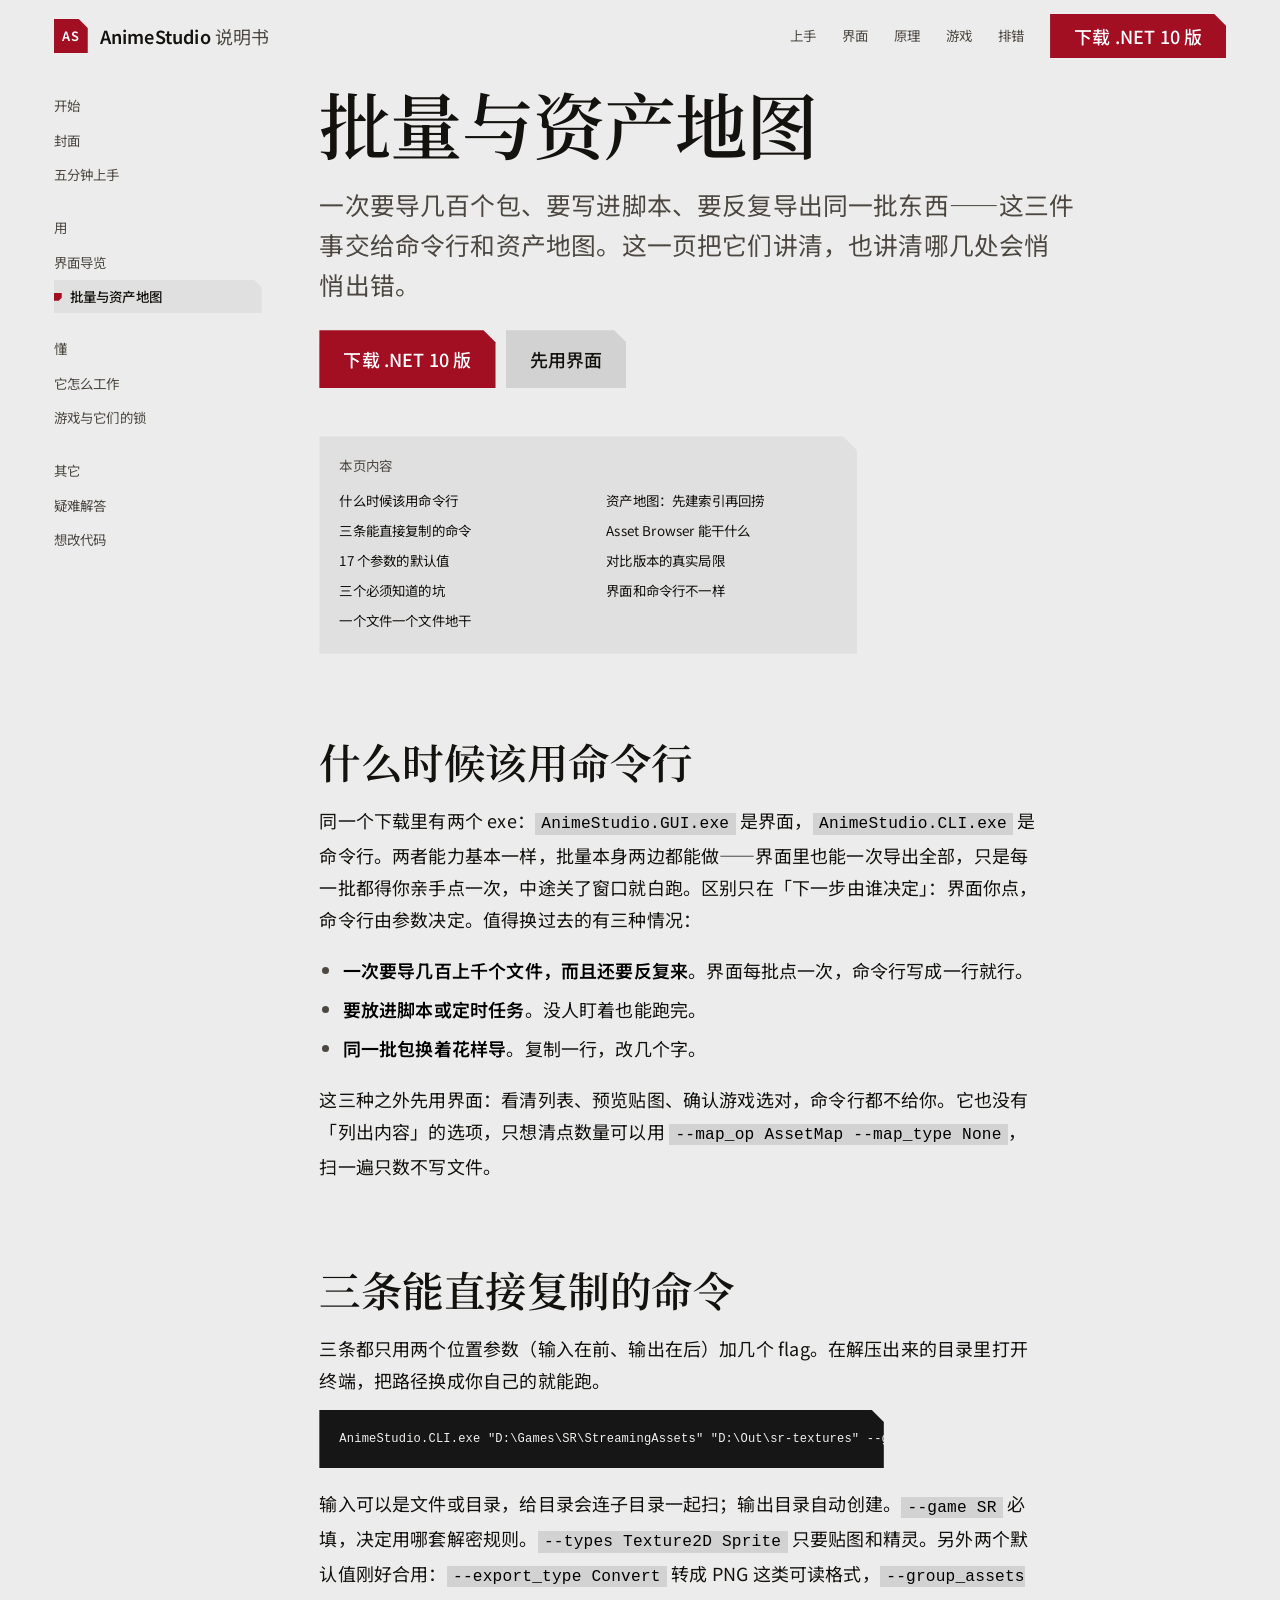
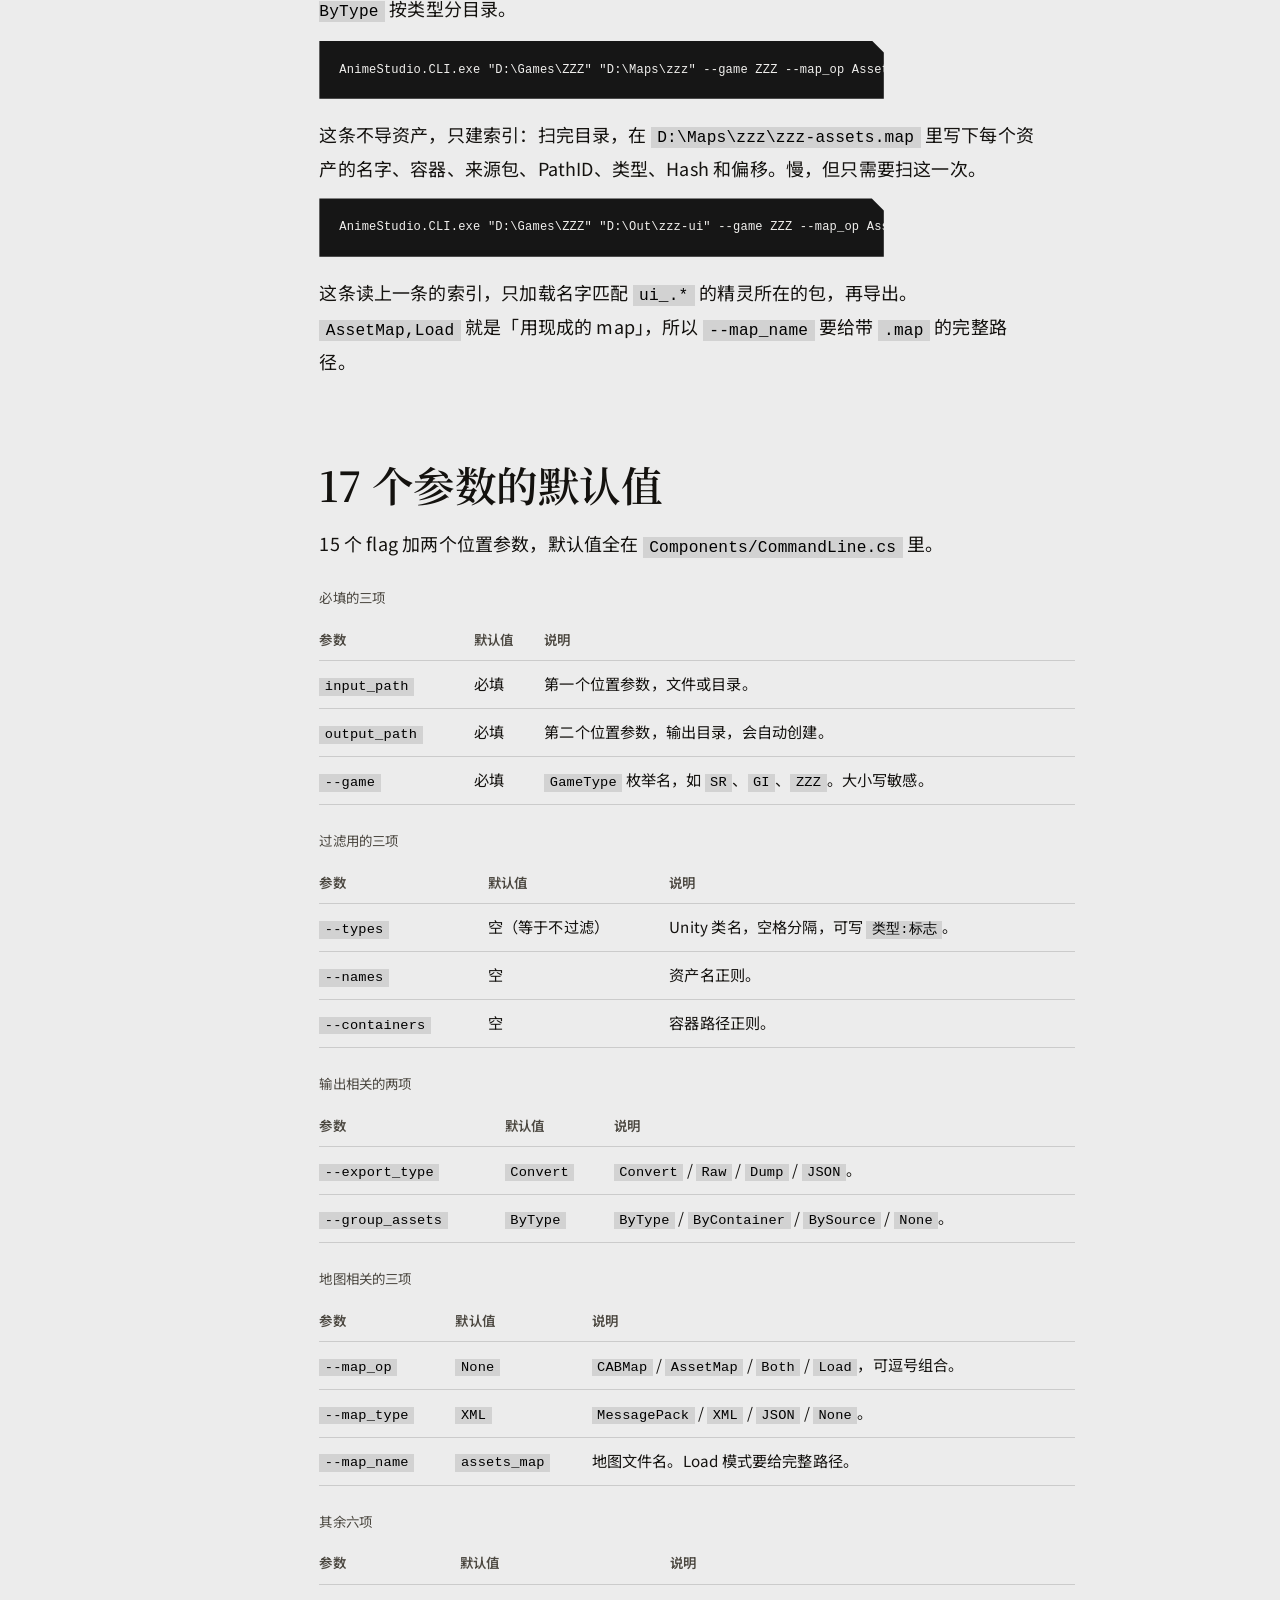
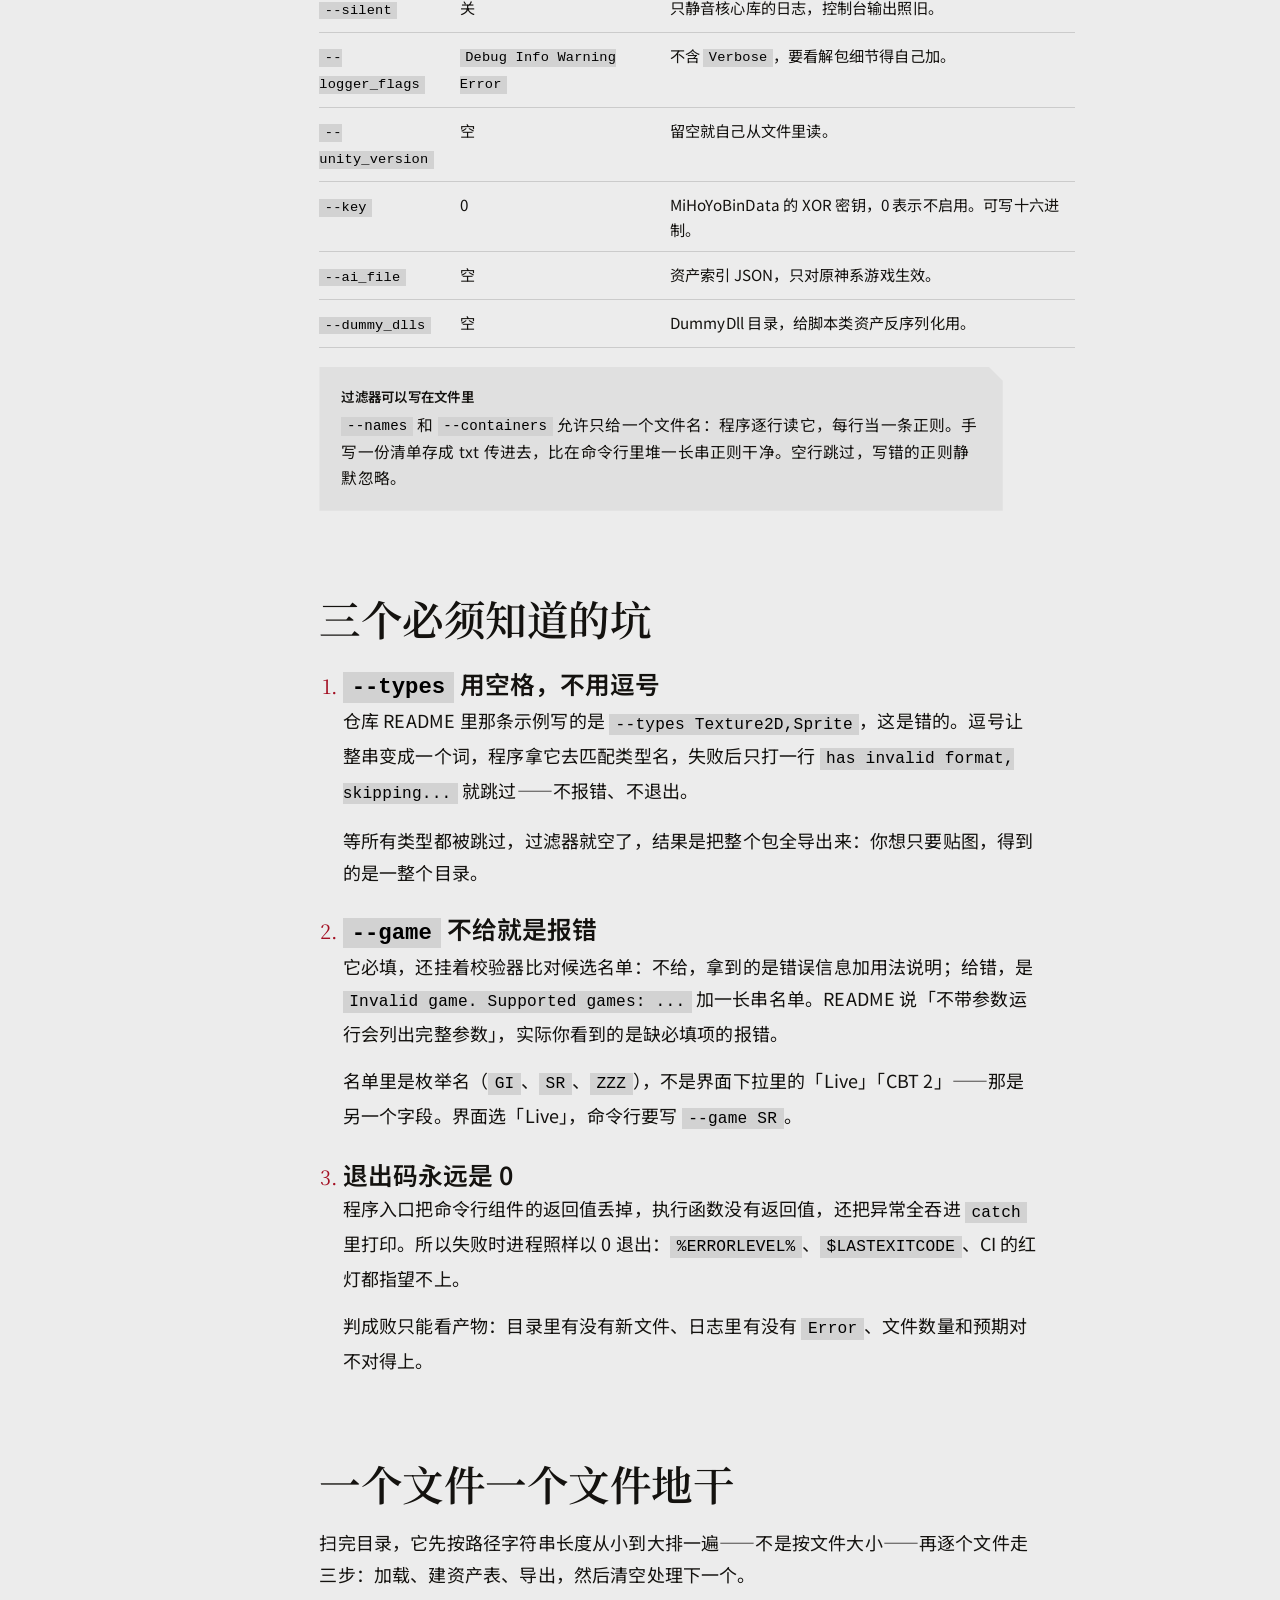
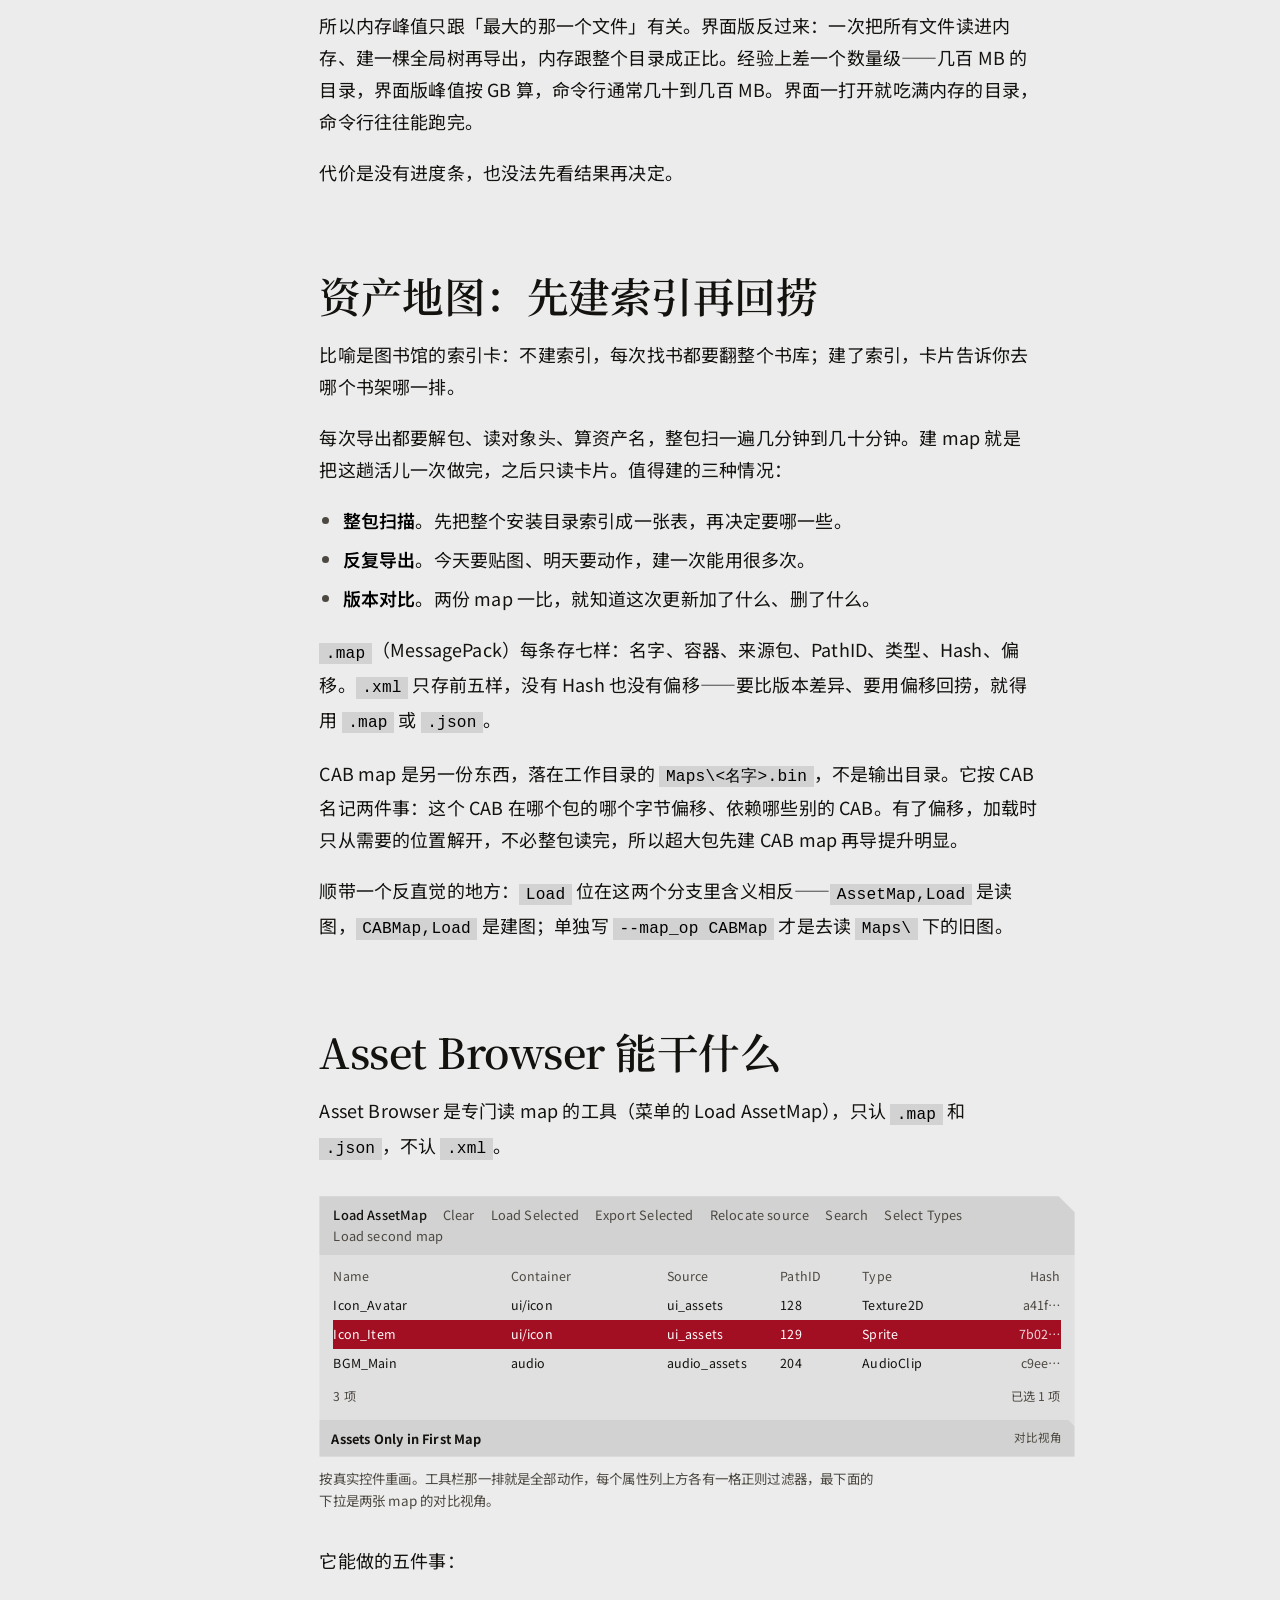
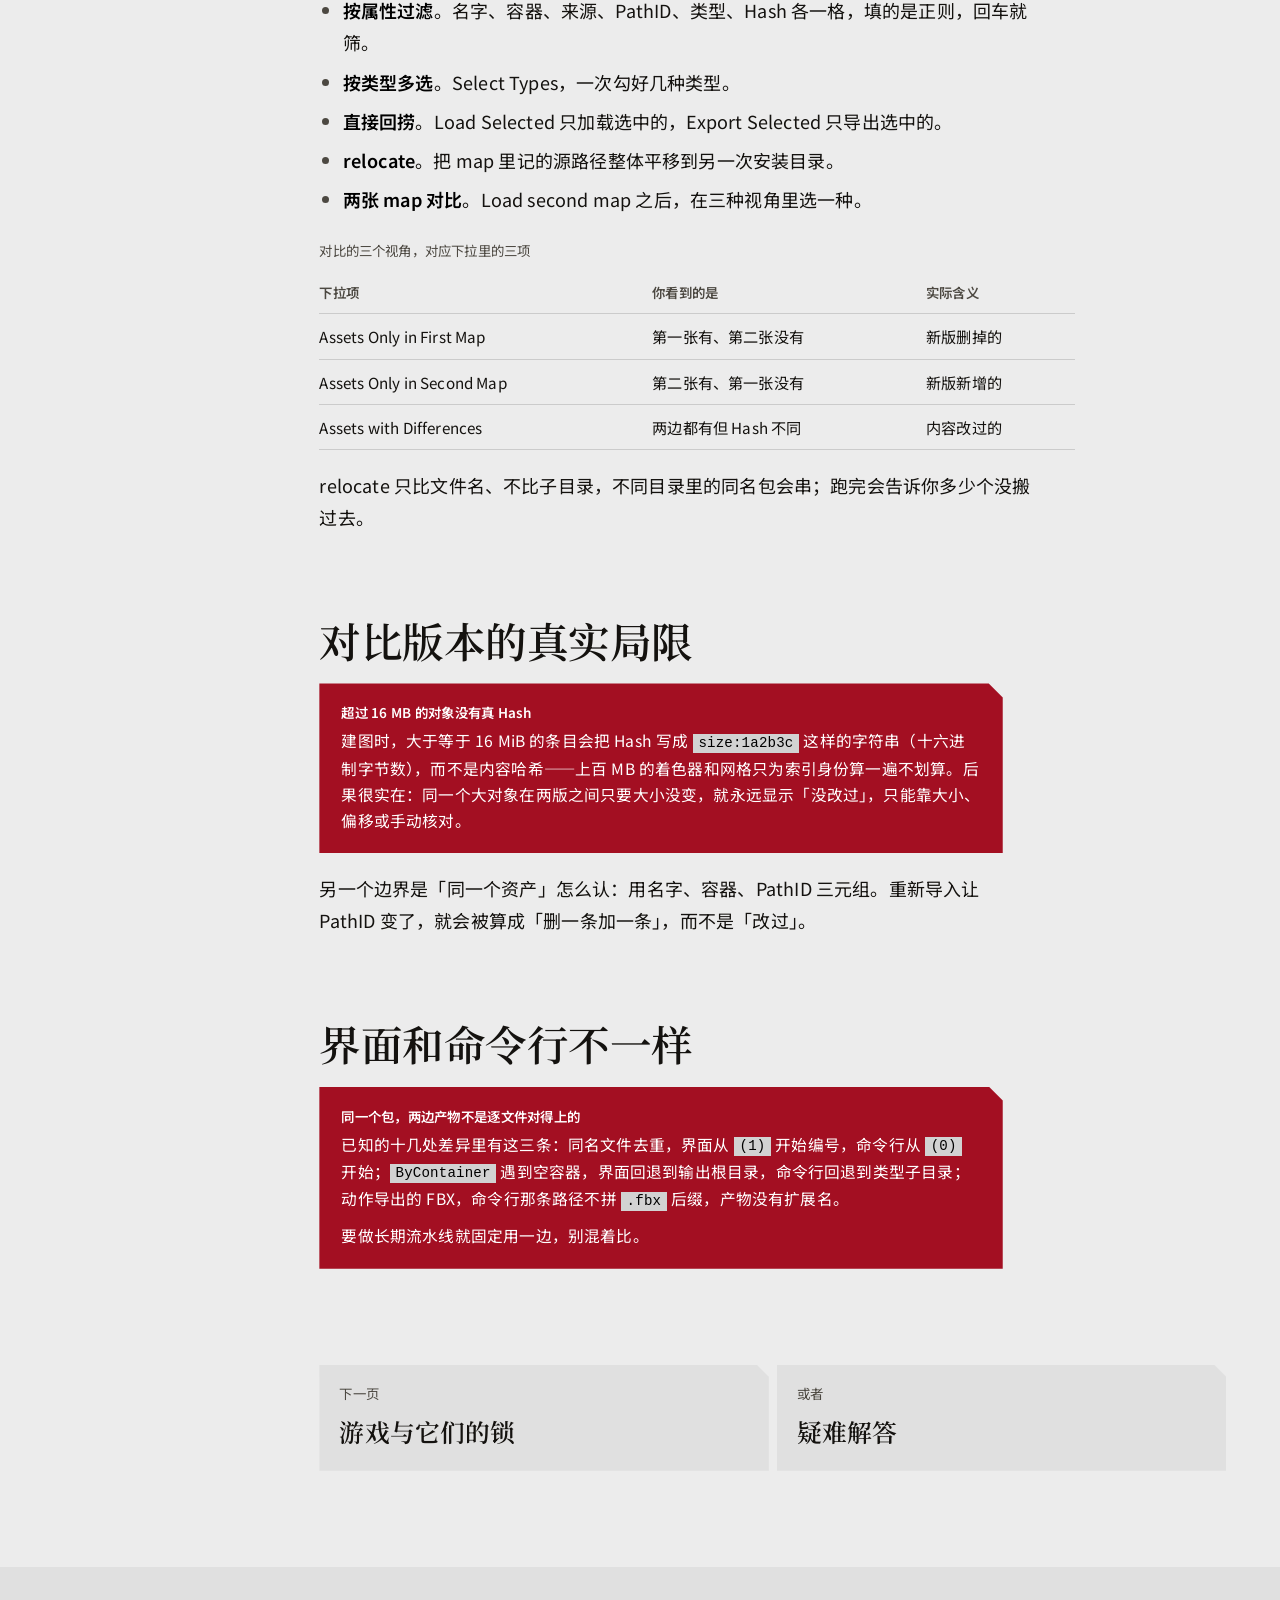
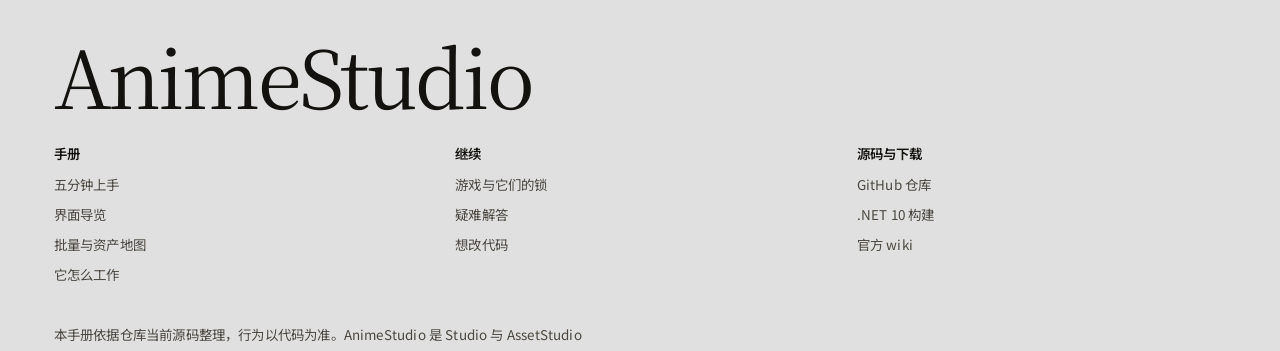
==== docs/batch.html @ 530201e6 "feat: WebView2 Host UI 原型 + 逆向探针工具与文档 AnimeStudio.Host: WinForms + WebView2 薄壳（约 130 行），全部 UI 在 wwwr" ====
<!doctype html>
<html lang="zh-CN">
<head>
<meta charset="utf-8">
<meta name="viewport" content="width=device-width, initial-scale=1">
<title>批量与资产地图 · AnimeStudio 说明书</title>
<meta name="description" content="AnimeStudio 命令行批处理：17 个参数的真实默认值、三个必踩的坑、按文件流式处理的代价，以及资产地图与 Asset Browser 的用法和局限。">
<link rel="preconnect" href="https://fonts.googleapis.com">
<link rel="preconnect" href="https://fonts.gstatic.com" crossorigin>
<link href="https://fonts.googleapis.com/css2?family=Noto+Sans+SC:wght@400;500;600&family=Noto+Serif+SC:wght@600&display=swap" rel="stylesheet">
<link rel="stylesheet" href="assets/site.css">
</head>
<body data-theme="paper" data-page="batch">
<a class="skip" href="#main">跳到正文</a>

<header class="topbar">
  <a class="mark" href="index.html">
    <span class="mark-plate">AS</span>
    <span>AnimeStudio<span class="mark-sub"> 说明书</span></span>
  </a>
  <button class="navtoggle" data-navtoggle aria-expanded="false">目录</button>
  <nav class="topnav" data-topnav aria-label="主导航">
    <a href="start.html">上手</a>
    <a href="gui.html">界面</a>
    <a href="pipeline.html">原理</a>
    <a href="games.html">游戏</a>
    <a href="faq.html">排错</a>
    <a class="btn" href="https://nightly.link/Escartem/AnimeStudio/workflows/build/master/AnimeStudio-net10.zip">下载 .NET 10 版</a>
  </nav>
</header>

<div class="wrap shell">
  <aside class="sidenav" aria-label="手册目录">
    <div class="sidenav-group">
      <p class="sidenav-title">开始</p>
      <a href="index.html">封面</a>
      <a href="start.html">五分钟上手</a>
    </div>
    <div class="sidenav-group">
      <p class="sidenav-title">用</p>
      <a href="gui.html">界面导览</a>
      <a href="batch.html" aria-current="page">批量与资产地图</a>
    </div>
    <div class="sidenav-group">
      <p class="sidenav-title">懂</p>
      <a href="pipeline.html">它怎么工作</a>
      <a href="games.html">游戏与它们的锁</a>
    </div>
    <div class="sidenav-group">
      <p class="sidenav-title">其它</p>
      <a href="faq.html">疑难解答</a>
      <a href="dev.html">想改代码</a>
    </div>
  </aside>

  <main class="main" id="main">
    <header class="pagehead">
      <h1>批量与资产地图</h1>
      <p class="lead">一次要导几百个包、要写进脚本、要反复导出同一批东西——这三件事交给命令行和资产地图。这一页把它们讲清，也讲清哪几处会悄悄出错。</p>
      <div class="pagehead-extra">
        <a class="btn" href="https://nightly.link/Escartem/AnimeStudio/workflows/build/master/AnimeStudio-net10.zip">下载 .NET 10 版</a>
        <a class="btn btn-quiet" href="gui.html">先用界面</a>
      </div>
    </header>

    <div class="prose">

      <div class="toc">
        <p>本页内容</p>
        <a href="#when">什么时候该用命令行</a>
        <a href="#examples">三条能直接复制的命令</a>
        <a href="#flags">17 个参数的默认值</a>
        <a href="#pits">三个必须知道的坑</a>
        <a href="#stream">一个文件一个文件地干</a>
        <a href="#asset-map">资产地图：先建索引再回捞</a>
        <a href="#asset-browser">Asset Browser 能干什么</a>
        <a href="#map-limits">对比版本的真实局限</a>
        <a href="#gui-vs-cli">界面和命令行不一样</a>
      </div>

      <h2 id="when">什么时候该用命令行</h2>
      <p>同一个下载里有两个 exe：<code>AnimeStudio.GUI.exe</code> 是界面，<code>AnimeStudio.CLI.exe</code> 是命令行。两者能力基本一样，批量本身两边都能做——界面里也能一次导出全部，只是每一批都得你亲手点一次，中途关了窗口就白跑。区别只在「下一步由谁决定」：界面你点，命令行由参数决定。值得换过去的有三种情况：</p>
      <ul>
        <li><strong>一次要导几百上千个文件，而且还要反复来</strong>。界面每批点一次，命令行写成一行就行。</li>
        <li><strong>要放进脚本或定时任务</strong>。没人盯着也能跑完。</li>
        <li><strong>同一批包换着花样导</strong>。复制一行，改几个字。</li>
      </ul>
      <p>这三种之外先用界面：看清列表、预览贴图、确认游戏选对，命令行都不给你。它也没有「列出内容」的选项，只想清点数量可以用 <code>--map_op AssetMap --map_type None</code>，扫一遍只数不写文件。</p>

      <h2 id="examples">三条能直接复制的命令</h2>
      <p>三条都只用两个位置参数（输入在前、输出在后）加几个 flag。在解压出来的目录里打开终端，把路径换成你自己的就能跑。</p>
      <pre><code>AnimeStudio.CLI.exe "D:\Games\SR\StreamingAssets" "D:\Out\sr-textures" --game SR --types Texture2D Sprite</code></pre>
      <p>输入可以是文件或目录，给目录会连子目录一起扫；输出目录自动创建。<code>--game SR</code> 必填，决定用哪套解密规则。<code>--types Texture2D Sprite</code> 只要贴图和精灵。另外两个默认值刚好合用：<code>--export_type Convert</code> 转成 PNG 这类可读格式，<code>--group_assets ByType</code> 按类型分目录。</p>

      <pre><code>AnimeStudio.CLI.exe "D:\Games\ZZZ" "D:\Maps\zzz" --game ZZZ --map_op AssetMap --map_type MessagePack --map_name zzz-assets</code></pre>
      <p>这条不导资产，只建索引：扫完目录，在 <code>D:\Maps\zzz\zzz-assets.map</code> 里写下每个资产的名字、容器、来源包、PathID、类型、Hash 和偏移。慢，但只需要扫这一次。</p>

      <pre><code>AnimeStudio.CLI.exe "D:\Games\ZZZ" "D:\Out\zzz-ui" --game ZZZ --map_op AssetMap,Load --map_type MessagePack --map_name "D:\Maps\zzz\zzz-assets.map" --names "ui_.*" --types Sprite</code></pre>
      <p>这条读上一条的索引，只加载名字匹配 <code>ui_.*</code> 的精灵所在的包，再导出。<code>AssetMap,Load</code> 就是「用现成的 map」，所以 <code>--map_name</code> 要给带 <code>.map</code> 的完整路径。</p>

      <h2 id="flags">17 个参数的默认值</h2>
      <p>15 个 flag 加两个位置参数，默认值全在 <code>Components/CommandLine.cs</code> 里。</p>

      <div class="table-wrap">
        <table>
          <caption>必填的三项</caption>
          <thead>
            <tr><th>参数</th><th>默认值</th><th>说明</th></tr>
          </thead>
          <tbody>
            <tr><td><code>input_path</code></td><td>必填</td><td>第一个位置参数，文件或目录。</td></tr>
            <tr><td><code>output_path</code></td><td>必填</td><td>第二个位置参数，输出目录，会自动创建。</td></tr>
            <tr><td><code>--game</code></td><td>必填</td><td><code>GameType</code> 枚举名，如 <code>SR</code>、<code>GI</code>、<code>ZZZ</code>。大小写敏感。</td></tr>
          </tbody>
        </table>
      </div>

      <div class="table-wrap">
        <table>
          <caption>过滤用的三项</caption>
          <thead>
            <tr><th>参数</th><th>默认值</th><th>说明</th></tr>
          </thead>
          <tbody>
            <tr><td><code>--types</code></td><td>空（等于不过滤）</td><td>Unity 类名，空格分隔，可写 <code>类型:标志</code>。</td></tr>
            <tr><td><code>--names</code></td><td>空</td><td>资产名正则。</td></tr>
            <tr><td><code>--containers</code></td><td>空</td><td>容器路径正则。</td></tr>
          </tbody>
        </table>
      </div>

      <div class="table-wrap">
        <table>
          <caption>输出相关的两项</caption>
          <thead>
            <tr><th>参数</th><th>默认值</th><th>说明</th></tr>
          </thead>
          <tbody>
            <tr><td><code>--export_type</code></td><td><code>Convert</code></td><td><code>Convert</code> / <code>Raw</code> / <code>Dump</code> / <code>JSON</code>。</td></tr>
            <tr><td><code>--group_assets</code></td><td><code>ByType</code></td><td><code>ByType</code> / <code>ByContainer</code> / <code>BySource</code> / <code>None</code>。</td></tr>
          </tbody>
        </table>
      </div>

      <div class="table-wrap">
        <table>
          <caption>地图相关的三项</caption>
          <thead>
            <tr><th>参数</th><th>默认值</th><th>说明</th></tr>
          </thead>
          <tbody>
            <tr><td><code>--map_op</code></td><td><code>None</code></td><td><code>CABMap</code> / <code>AssetMap</code> / <code>Both</code> / <code>Load</code>，可逗号组合。</td></tr>
            <tr><td><code>--map_type</code></td><td><code>XML</code></td><td><code>MessagePack</code> / <code>XML</code> / <code>JSON</code> / <code>None</code>。</td></tr>
            <tr><td><code>--map_name</code></td><td><code>assets_map</code></td><td>地图文件名。Load 模式要给完整路径。</td></tr>
          </tbody>
        </table>
      </div>

      <div class="table-wrap">
        <table>
          <caption>其余六项</caption>
          <thead>
            <tr><th>参数</th><th>默认值</th><th>说明</th></tr>
          </thead>
          <tbody>
            <tr><td><code>--silent</code></td><td>关</td><td>只静音核心库的日志，控制台输出照旧。</td></tr>
            <tr><td><code>--logger_flags</code></td><td><code>Debug Info Warning Error</code></td><td>不含 <code>Verbose</code>，要看解包细节得自己加。</td></tr>
            <tr><td><code>--unity_version</code></td><td>空</td><td>留空就自己从文件里读。</td></tr>
            <tr><td><code>--key</code></td><td>0</td><td>MiHoYoBinData 的 XOR 密钥，0 表示不启用。可写十六进制。</td></tr>
            <tr><td><code>--ai_file</code></td><td>空</td><td>资产索引 JSON，只对原神系游戏生效。</td></tr>
            <tr><td><code>--dummy_dlls</code></td><td>空</td><td>DummyDll 目录，给脚本类资产反序列化用。</td></tr>
          </tbody>
        </table>
      </div>

      <div class="callout">
        <h3>过滤器可以写在文件里</h3>
        <p><code>--names</code> 和 <code>--containers</code> 允许只给一个文件名：程序逐行读它，每行当一条正则。手写一份清单存成 txt 传进去，比在命令行里堆一长串正则干净。空行跳过，写错的正则静默忽略。</p>
      </div>

      <h2 id="pits">三个必须知道的坑</h2>

      <ol class="steps">
        <li>
          <h3><code>--types</code> 用空格，不用逗号</h3>
          <p>仓库 README 里那条示例写的是 <code>--types Texture2D,Sprite</code>，这是错的。逗号让整串变成一个词，程序拿它去匹配类型名，失败后只打一行 <code>has invalid format, skipping...</code> 就跳过——不报错、不退出。</p>
          <p>等所有类型都被跳过，过滤器就空了，结果是把整个包全导出来：你想只要贴图，得到的是一整个目录。</p>
        </li>
        <li>
          <h3><code>--game</code> 不给就是报错</h3>
          <p>它必填，还挂着校验器比对候选名单：不给，拿到的是错误信息加用法说明；给错，是 <code>Invalid game. Supported games: ...</code> 加一长串名单。README 说「不带参数运行会列出完整参数」，实际你看到的是缺必填项的报错。</p>
          <p>名单里是枚举名（<code>GI</code>、<code>SR</code>、<code>ZZZ</code>），不是界面下拉里的「Live」「CBT 2」——那是另一个字段。界面选「Live」，命令行要写 <code>--game SR</code>。</p>
        </li>
        <li>
          <h3>退出码永远是 0</h3>
          <p>程序入口把命令行组件的返回值丢掉，执行函数没有返回值，还把异常全吞进 <code>catch</code> 里打印。所以失败时进程照样以 0 退出：<code>%ERRORLEVEL%</code>、<code>$LASTEXITCODE</code>、CI 的红灯都指望不上。</p>
          <p>判成败只能看产物：目录里有没有新文件、日志里有没有 <code>Error</code>、文件数量和预期对不对得上。</p>
        </li>
      </ol>

      <h2 id="stream">一个文件一个文件地干</h2>
      <p>扫完目录，它先按路径字符串长度从小到大排一遍——不是按文件大小——再逐个文件走三步：加载、建资产表、导出，然后清空处理下一个。</p>
      <p>所以内存峰值只跟「最大的那一个文件」有关。界面版反过来：一次把所有文件读进内存、建一棵全局树再导出，内存跟整个目录成正比。经验上差一个数量级——几百 MB 的目录，界面版峰值按 GB 算，命令行通常几十到几百 MB。界面一打开就吃满内存的目录，命令行往往能跑完。</p>
      <p>代价是没有进度条，也没法先看结果再决定。</p>

      <h2 id="asset-map">资产地图：先建索引再回捞</h2>
      <p>比喻是图书馆的索引卡：不建索引，每次找书都要翻整个书库；建了索引，卡片告诉你去哪个书架哪一排。</p>
      <p>每次导出都要解包、读对象头、算资产名，整包扫一遍几分钟到几十分钟。建 map 就是把这趟活儿一次做完，之后只读卡片。值得建的三种情况：</p>
      <ul>
        <li><strong>整包扫描</strong>。先把整个安装目录索引成一张表，再决定要哪一些。</li>
        <li><strong>反复导出</strong>。今天要贴图、明天要动作，建一次能用很多次。</li>
        <li><strong>版本对比</strong>。两份 map 一比，就知道这次更新加了什么、删了什么。</li>
      </ul>
      <p><code>.map</code>（MessagePack）每条存七样：名字、容器、来源包、PathID、类型、Hash、偏移。<code>.xml</code> 只存前五样，没有 Hash 也没有偏移——要比版本差异、要用偏移回捞，就得用 <code>.map</code> 或 <code>.json</code>。</p>
      <p>CAB map 是另一份东西，落在工作目录的 <code>Maps\&lt;名字&gt;.bin</code>，不是输出目录。它按 CAB 名记两件事：这个 CAB 在哪个包的哪个字节偏移、依赖哪些别的 CAB。有了偏移，加载时只从需要的位置解开，不必整包读完，所以超大包先建 CAB map 再导提升明显。</p>
      <p>顺带一个反直觉的地方：<code>Load</code> 位在这两个分支里含义相反——<code>AssetMap,Load</code> 是读图，<code>CABMap,Load</code> 是建图；单独写 <code>--map_op CABMap</code> 才是去读 <code>Maps\</code> 下的旧图。</p>

      <h2 id="asset-browser">Asset Browser 能干什么</h2>
      <p>Asset Browser 是专门读 map 的工具（菜单的 Load AssetMap），只认 <code>.map</code> 和 <code>.json</code>，不认 <code>.xml</code>。</p>

      <figure class="plate">
        <div class="ui" data-ui>
          <div class="ui-bar"><b>Load AssetMap</b><span>Clear</span><span>Load Selected</span><span>Export Selected</span><span>Relocate source</span><span>Search</span><span>Select Types</span><span>Load second map</span></div>
          <div class="ui-body">
            <div class="ui-cols"><span>Name</span><span>Container</span><span>Source</span><span>PathID</span><span>Type</span><span>Hash</span></div>
            <div class="ui-rowline"><span>Icon_Avatar</span><span>ui/icon</span><span>ui_assets</span><span>128</span><span>Texture2D</span><span>a41f…</span></div>
            <div class="ui-rowline is-selected"><span>Icon_Item</span><span>ui/icon</span><span>ui_assets</span><span>129</span><span>Sprite</span><span>7b02…</span></div>
            <div class="ui-rowline"><span>BGM_Main</span><span>audio</span><span>audio_assets</span><span>204</span><span>AudioClip</span><span>c9ee…</span></div>
            <div class="ui-foot"><span>3 项</span><span>已选 1 项</span></div>
          </div>
          <div class="ui-select"><b>Assets Only in First Map</b><span>对比视角</span></div>
        </div>
        <figcaption>按真实控件重画。工具栏那一排就是全部动作，每个属性列上方各有一格正则过滤器，最下面的下拉是两张 map 的对比视角。</figcaption>
      </figure>

      <p>它能做的五件事：</p>
      <ul>
        <li><strong>按属性过滤</strong>。名字、容器、来源、PathID、类型、Hash 各一格，填的是正则，回车就筛。</li>
        <li><strong>按类型多选</strong>。Select Types，一次勾好几种类型。</li>
        <li><strong>直接回捞</strong>。Load Selected 只加载选中的，Export Selected 只导出选中的。</li>
        <li><strong>relocate</strong>。把 map 里记的源路径整体平移到另一次安装目录。</li>
        <li><strong>两张 map 对比</strong>。Load second map 之后，在三种视角里选一种。</li>
      </ul>

      <div class="table-wrap">
        <table>
          <caption>对比的三个视角，对应下拉里的三项</caption>
          <thead>
            <tr><th>下拉项</th><th>你看到的是</th><th>实际含义</th></tr>
          </thead>
          <tbody>
            <tr><td>Assets Only in First Map</td><td>第一张有、第二张没有</td><td>新版删掉的</td></tr>
            <tr><td>Assets Only in Second Map</td><td>第二张有、第一张没有</td><td>新版新增的</td></tr>
            <tr><td>Assets with Differences</td><td>两边都有但 Hash 不同</td><td>内容改过的</td></tr>
          </tbody>
        </table>
      </div>

      <p>relocate 只比文件名、不比子目录，不同目录里的同名包会串；跑完会告诉你多少个没搬过去。</p>

      <h2 id="map-limits">对比版本的真实局限</h2>

      <div class="callout callout-warn">
        <h3>超过 16 MB 的对象没有真 Hash</h3>
        <p>建图时，大于等于 16 MiB 的条目会把 Hash 写成 <code>size:1a2b3c</code> 这样的字符串（十六进制字节数），而不是内容哈希——上百 MB 的着色器和网格只为索引身份算一遍不划算。后果很实在：同一个大对象在两版之间只要大小没变，就永远显示「没改过」，只能靠大小、偏移或手动核对。</p>
      </div>

      <p>另一个边界是「同一个资产」怎么认：用名字、容器、PathID 三元组。重新导入让 PathID 变了，就会被算成「删一条加一条」，而不是「改过」。</p>

      <h2 id="gui-vs-cli">界面和命令行不一样</h2>

      <div class="callout callout-warn">
        <h3>同一个包，两边产物不是逐文件对得上的</h3>
        <p>已知的十几处差异里有这三条：同名文件去重，界面从 <code>(1)</code> 开始编号，命令行从 <code>(0)</code> 开始；<code>ByContainer</code> 遇到空容器，界面回退到输出根目录，命令行回退到类型子目录；动作导出的 FBX，命令行那条路径不拼 <code>.fbx</code> 后缀，产物没有扩展名。</p>
        <p>要做长期流水线就固定用一边，别混着比。</p>
      </div>

    </div>

    <nav class="pager" aria-label="继续阅读">
      <a href="games.html"><span>下一页</span><b>游戏与它们的锁</b></a>
      <a href="faq.html"><span>或者</span><b>疑难解答</b></a>
    </nav>
  </main>
</div>

<footer class="foot">
  <div class="wrap foot-inner">
    <p class="foot-word">AnimeStudio</p>
    <div class="foot-cols">
      <div>
        <h3>手册</h3>
        <a href="start.html">五分钟上手</a>
        <a href="gui.html">界面导览</a>
        <a href="batch.html">批量与资产地图</a>
        <a href="pipeline.html">它怎么工作</a>
      </div>
      <div>
        <h3>继续</h3>
        <a href="games.html">游戏与它们的锁</a>
        <a href="faq.html">疑难解答</a>
        <a href="dev.html">想改代码</a>
      </div>
      <div>
        <h3>源码与下载</h3>
        <a href="https://github.com/Escartem/AnimeStudio">GitHub 仓库</a>
        <a href="https://nightly.link/Escartem/AnimeStudio/workflows/build/master/AnimeStudio-net10.zip">.NET 10 构建</a>
        <a href="https://github.com/Escartem/AnimeStudio/wiki">官方 wiki</a>
      </div>
    </div>
    <p class="foot-note">本手册依据仓库当前源码整理，行为以代码为准。AnimeStudio 是 Studio 与 AssetStudio 的衍生项目，作者 Escartem。请只处理你有权处理的文件，并遵守游戏的服务条款。</p>
  </div>
</footer>

<script src="assets/site.js"></script>
</body>
</html>
---- docs/assets/site.css ----
/* ==========================================================================
   AnimeStudio 说明书 · 设计系统
   方向：One motif —— 「切角」。这个工具做的事是从容器里切出一块东西，所以
   每个视觉元素都带一个被切掉的角：色块、图片、按钮、列表符号、页脚。
   调色：黑场 + 深红。文档页翻成纸色场，同一套 token，换一组值。
   ========================================================================== */

/* ---------- 1. Token ---------- */
:root {
  --bg: #0a0a0a;
  --surface: #161616;
  --surface-2: #1f1f1f;
  --ink: #f1f0ee;
  --ink-strong: #ffffff;
  --muted: #b3b0aa;
  --accent: #b11226;
  --accent-ink: #ffffff;
  --rule: #2b2b2b;

  /* 五级字号 */
  --t-s: 0.84rem;
  --t-b: clamp(1.03rem, 0.98rem + 0.18vw, 1.13rem);
  --t-l: clamp(1.2rem, 1.02rem + 0.66vw, 1.58rem);
  --t-h: clamp(1.6rem, 1.1rem + 1.9vw, 2.6rem);
  --t-d: clamp(2.4rem, 1rem + 5.2vw, 5rem);

  --f-serif: "Noto Serif SC", "Source Han Serif SC", "Songti SC", "STSong", Georgia, serif;
  --f-sans: "Noto Sans SC", "Source Han Sans SC", "PingFang SC", "Microsoft YaHei",
    "Hiragino Sans GB", system-ui, sans-serif;

  --margin: clamp(18px, 4.2vw, 60px);
  --band: clamp(64px, 7.5vw, 124px);
  --cut-l: 26px;
  --cut-m: 12px;
  --ease: cubic-bezier(0.2, 0.75, 0.25, 1);
  --measure: 42em;
}

body[data-theme="paper"] {
  --bg: #ececec;
  --surface: #e0e0e0;
  --surface-2: #d2d2d2;
  --ink: #14120f;
  --ink-strong: #000000;
  --muted: #4c4841;
  --accent: #a30f22;
  --accent-ink: #ffffff;
  --rule: #cbcbcb;
}

/* ---------- 2. 基础 ---------- */
*,
*::before,
*::after { box-sizing: border-box; }

html {
  -webkit-text-size-adjust: 100%;
  scroll-behavior: smooth;
  scroll-padding-top: 92px;
}

body {
  margin: 0;
  background: var(--bg);
  color: var(--ink);
  font-family: var(--f-sans);
  font-size: var(--t-b);
  line-height: 1.78;
  letter-spacing: 0.01em;
  overflow-x: hidden;
  -webkit-font-smoothing: antialiased;
}

::selection { background: var(--accent); color: var(--accent-ink); }

img { max-width: 100%; display: block; }

a { color: inherit; text-underline-offset: 3px; }
a:hover { color: var(--accent); }

:focus-visible { outline: 2px solid var(--accent); outline-offset: 3px; }

h1, h2, h3, h4 {
  font-family: var(--f-serif);
  font-weight: 600;
  line-height: 1.16;
  letter-spacing: -0.012em;
  margin: 0;
  text-wrap: balance;
}

p, ul, ol, dl, figure, blockquote, pre, table { margin: 0; }
p + p { margin-top: 0.85em; }

strong { font-weight: 600; color: var(--ink-strong); }

hr { border: 0; height: 0; margin: 0; }

.skip {
  position: absolute;
  left: -9999px;
  top: 0;
  padding: 12px 18px;
  background: var(--accent);
  color: var(--accent-ink);
  z-index: 99;
}
.skip:focus { left: 12px; top: 12px; }

/* ---------- 3. 骨架 ---------- */
.wrap {
  width: 100%;
  max-width: 1280px;
  margin-inline: auto;
  padding-inline: var(--margin);
}

.topbar {
  position: sticky;
  top: 0;
  z-index: 40;
  background: var(--bg);
  display: flex;
  align-items: center;
  justify-content: space-between;
  gap: 16px;
  padding: 14px var(--margin);
}

.mark {
  display: inline-flex;
  align-items: center;
  gap: 12px;
  text-decoration: none;
  font-size: var(--t-b);
  font-weight: 600;
}
.mark:hover { color: inherit; }
.mark-plate {
  display: inline-grid;
  place-items: center;
  width: 34px;
  height: 34px;
  background: var(--accent);
  color: var(--accent-ink);
  font-size: 0.8rem;
  font-weight: 600;
  letter-spacing: 0.04em;
  clip-path: polygon(0 0, calc(100% - 9px) 0, 100% 9px, 100% 100%, 0 100%);
}
.mark-sub { color: var(--muted); font-weight: 400; }

.topnav {
  display: flex;
  align-items: center;
  gap: clamp(14px, 2vw, 28px);
  font-size: var(--t-s);
}
.topnav a { text-decoration: none; color: var(--muted); padding-block: 6px; }
.topnav a:hover,
.topnav a[aria-current="page"] { color: var(--ink); }

.navtoggle {
  display: none;
  font: inherit;
  font-size: var(--t-s);
  background: var(--surface-2);
  color: var(--ink);
  border: 0;
  padding: 8px 14px;
  cursor: pointer;
  clip-path: polygon(0 0, calc(100% - 8px) 0, 100% 8px, 100% 100%, 0 100%);
}

/* 按钮 */
.btn {
  display: inline-flex;
  align-items: center;
  gap: 10px;
  background: var(--accent);
  color: var(--accent-ink) !important;
  text-decoration: none;
  font-size: var(--t-b);
  font-weight: 500;
  padding: 13px 24px;
  clip-path: polygon(0 0, calc(100% - var(--cut-m)) 0, 100% var(--cut-m), 100% 100%, 0 100%);
  transition: background 0.25s var(--ease), transform 0.25s var(--ease);
}
.btn:hover { background: #cf1529; }
.btn:active { transform: translateY(1px); }

.btn-quiet { background: var(--surface-2); color: var(--ink) !important; }
.btn-quiet:hover { background: var(--surface); }

/* 文档页骨架 */
.shell {
  display: grid;
  grid-template-columns: 208px minmax(0, 1fr);
  gap: clamp(22px, 4.5vw, 76px);
  padding-bottom: var(--band);
}

.sidenav {
  position: sticky;
  top: 84px;
  align-self: start;
  padding-top: 10px;
  font-size: var(--t-s);
  max-height: calc(100vh - 108px);
  overflow-y: auto;
}
.sidenav-group + .sidenav-group { margin-top: 24px; }
.sidenav-title { color: var(--muted); font-size: var(--t-s); margin-bottom: 6px; }
.sidenav a {
  display: block;
  text-decoration: none;
  color: var(--muted);
  padding: 5px 0 5px 14px;
  margin-left: -14px;
  transition: color 0.2s var(--ease);
}
.sidenav a:hover { color: var(--ink); }
.sidenav a[aria-current="page"] {
  color: var(--ink);
  font-weight: 500;
  background: var(--surface);
  clip-path: polygon(0 0, calc(100% - 8px) 0, 100% 8px, 100% 100%, 0 100%);
}
.sidenav a[aria-current="page"]::before {
  content: "";
  display: inline-block;
  width: 8px;
  height: 8px;
  background: var(--accent);
  margin-right: 8px;
  vertical-align: 0.05em;
  clip-path: polygon(0 0, 100% 0, 100% calc(100% - 3px), calc(100% - 3px) 100%, 0 100%);
}

.main { min-width: 0; padding-top: 10px; }

.pagehead { max-width: var(--measure); }
.pagehead h1 { font-size: clamp(2.1rem, 1rem + 4.4vw, 5rem); }
.pagehead .lead {
  margin-top: 18px;
  font-size: var(--t-l);
  line-height: 1.62;
  color: var(--muted);
  max-width: 32em;
}
.pagehead-extra { margin-top: 26px; display: flex; flex-wrap: wrap; gap: 10px; }

/* 正文 */
.prose { max-width: var(--measure); margin-top: 48px; }
.prose > * + * { margin-top: 1.05em; }
.prose h2 { font-size: var(--t-h); margin-top: 2em; scroll-margin-top: 92px; }
.prose h2:first-child { margin-top: 0; }
.prose h3 {
  font-size: var(--t-l);
  font-family: var(--f-sans);
  font-weight: 600;
  letter-spacing: 0;
  line-height: 1.42;
  margin-top: 1.8em;
}
.prose > p,
.prose > ul,
.prose > ol { max-width: 40em; }
.prose ul, .prose ol { padding-left: 1.3em; }
.prose li + li { margin-top: 0.4em; }
.prose li::marker { color: var(--muted); }
.prose a { text-decoration-color: var(--accent); }
.prose a:hover { color: var(--accent); }

/* 页脚 */
.foot { background: var(--surface); padding-block: clamp(40px, 5.5vw, 76px) 36px; }
.foot-inner { display: grid; gap: 34px; }
.foot-word {
  font-family: var(--f-serif);
  font-size: var(--t-d);
  line-height: 0.94;
  letter-spacing: -0.035em;
  color: var(--ink);
}
.foot-cols {
  display: grid;
  grid-template-columns: repeat(auto-fit, minmax(160px, 1fr));
  gap: 20px 32px;
  font-size: var(--t-s);
}
.foot-cols h3 {
  font-family: var(--f-sans);
  font-size: var(--t-s);
  font-weight: 600;
  margin-bottom: 8px;
  letter-spacing: 0;
}
.foot-cols a { display: block; text-decoration: none; color: var(--muted); padding-block: 3px; }
.foot-cols a:hover { color: var(--accent); }
.foot-note { font-size: var(--t-s); color: var(--muted); max-width: 40em; line-height: 1.7; }

/* ---------- 4. 首页 ---------- */
.hero {
  display: grid;
  grid-template-columns: minmax(0, 6.6fr) minmax(0, 5.4fr);
  align-items: center;
  gap: clamp(24px, 4vw, 60px);
  min-height: min(84svh, 720px);
  padding-block: clamp(24px, 4vw, 60px) clamp(30px, 5vw, 72px);
}
.hero h1 { font-size: var(--t-d); line-height: 1.04; letter-spacing: -0.035em; }
.hero-sub {
  margin-top: 24px;
  font-size: var(--t-l);
  line-height: 1.6;
  color: var(--muted);
  max-width: 24em;
}
.hero-actions { margin-top: 32px; display: flex; flex-wrap: wrap; align-items: center; gap: 16px; }
.hero-meta {
  margin-top: 28px;
  font-size: var(--t-s);
  color: var(--muted);
  display: flex;
  flex-wrap: wrap;
  gap: 6px 18px;
}

/* 巨形切角板：整页唯一的「大形状」 */
.hero-plate {
  position: relative;
  aspect-ratio: 5 / 6;
  min-height: 300px;
  background: var(--accent);
  clip-path: polygon(0 0, 100% 0, 100% 100%, 13% 100%, 0 87%);
  padding: clamp(12px, 1.8vw, 22px);
  display: grid;
  grid-template-columns: minmax(0, 1fr);
  grid-template-rows: minmax(0, 1fr) auto;
  gap: 14px;
}
.hero-plate figure { margin: 0; min-height: 0; overflow: hidden; }
.hero-plate img {
  width: 100%;
  height: 100%;
  object-fit: cover;
  object-position: 50% 42%;
  animation: settle 1.8s var(--ease) both;
}
.hero-plate figcaption {
  font-size: var(--t-s);
  color: #fff;
  max-width: 100%;
  overflow-wrap: anywhere;
  line-height: 1.55;
  padding-left: 9%;
}

/* 陈述段 */
.statement { padding-block: var(--band); }
.statement p {
  font-family: var(--f-serif);
  font-size: clamp(1.4rem, 0.85rem + 2.1vw, 2.15rem);
  line-height: 1.36;
  letter-spacing: -0.015em;
  max-width: 20em;
}
.statement .note {
  font-family: var(--f-sans);
  font-size: var(--t-b);
  line-height: 1.78;
  letter-spacing: 0;
  color: var(--muted);
  max-width: 34em;
  margin-top: 26px;
}
.inline-plate {
  display: inline-block;
  vertical-align: -0.14em;
  width: 1.05em;
  height: 1.05em;
  margin-inline: 0.12em;
  overflow: hidden;
  background: var(--surface-2);
  clip-path: polygon(0 0, calc(100% - 6px) 0, 100% 6px, 100% 100%, 0 100%);
}
.inline-plate img { width: 100%; height: 100%; object-fit: cover; }

/* 段落式小节 */
.band { padding-block: var(--band); }
.band-paper {
  background: #ececec;
  color: #14120f;
  --ink: #14120f;
  --ink-strong: #000;
  --muted: #4c4841;
  --surface: #e0e0e0;
  --surface-2: #d2d2d2;
  --accent: #a30f22;
  --rule: #cbcbcb;
}
.band-grid {
  display: grid;
  grid-template-columns: minmax(0, 5fr) minmax(0, 7fr);
  gap: clamp(20px, 4vw, 64px);
  align-items: start;
}
.band-head { max-width: 24em; }
.band-head h2 { font-size: var(--t-h); }
.band-head p {
  margin-top: 16px;
  color: var(--muted);
  font-size: var(--t-l);
  line-height: 1.55;
}
.band-body > * + * { margin-top: 26px; }
.band-body > p { max-width: 34em; }

/* 阶段条 */
.pipe {
  display: flex;
  gap: 6px;
  min-height: clamp(168px, 19vw, 232px);
}
.pipe-seg {
  flex: 1 1 0;
  min-width: 0;
  background: var(--surface);
  padding: 18px 16px;
  display: flex;
  flex-direction: column;
  gap: 10px;
  clip-path: polygon(0 0, calc(100% - 10px) 0, 100% 10px, 100% 100%, 0 100%);
  transition: flex-grow 0.45s var(--ease), background 0.3s var(--ease);
}
.pipe-seg:hover,
.pipe-seg:focus-within { flex-grow: 2.1; background: var(--accent); }
.pipe-step {
  font-size: var(--t-s);
  color: var(--muted);
  line-height: 1.45;
}
.pipe-name {
  font-family: var(--f-serif);
  font-size: var(--t-l);
  line-height: 1.2;
  color: var(--ink);
}
.pipe-cost {
  margin-top: auto;
  font-size: var(--t-s);
  color: var(--muted);
  line-height: 1.55;
}
.pipe-seg:hover .pipe-name,
.pipe-seg:focus-within .pipe-name { color: var(--accent-ink); }
.pipe-seg:hover .pipe-step,
.pipe-seg:focus-within .pipe-step,
.pipe-seg:hover .pipe-cost,
.pipe-seg:focus-within .pipe-cost { color: rgba(255, 255, 255, 0.84); }
.pipe-legend { font-size: var(--t-s); color: var(--muted); max-width: 44em; line-height: 1.7; }

/* 马赛克 */
.tiles {
  display: grid;
  grid-template-columns: repeat(12, 1fr);
  gap: 8px;
  grid-auto-rows: 100px;
}
.tile {
  position: relative;
  overflow: hidden;
  background: var(--surface);
  padding: 18px;
  display: flex;
  flex-direction: column;
  justify-content: flex-end;
  gap: 5px;
  clip-path: polygon(0 0, calc(100% - 14px) 0, 100% 14px, 100% 100%, 0 100%);
  transition: background 0.3s var(--ease);
}
.tile:hover { background: var(--surface-2); }
.tile h3 { font-size: var(--t-b); font-weight: 600; line-height: 1.35; }
.tile p { font-size: var(--t-s); color: var(--muted); line-height: 1.55; }
.tile-6 { grid-column: span 6; grid-row: span 4; }
.tile-6n { grid-column: span 6; grid-row: span 2; }
.tile-3 { grid-column: span 3; grid-row: span 4; }
.tile-3s { grid-column: span 3; grid-row: span 2; }
.tile-head { background: var(--accent); justify-content: flex-start; }
.tile-head h3 { font-family: var(--f-serif); font-size: var(--t-l); line-height: 1.18; color: var(--accent-ink); }
.tile-head p { color: rgba(255, 255, 255, 0.86); }

/* 左右分栏 */
.split {
  display: grid;
  grid-template-columns: minmax(0, 1fr) minmax(0, 1fr);
  gap: clamp(22px, 4vw, 64px);
  align-items: center;
}
.split-plate {
  aspect-ratio: 1;
  overflow: hidden;
  background: var(--surface-2);
  clip-path: polygon(0 0, 100% 0, 100% 100%, 17% 100%, 0 83%);
}
.split-plate img { width: 100%; height: 100%; object-fit: cover; }
.split-copy h3 { font-size: var(--t-l); font-family: var(--f-sans); font-weight: 600; letter-spacing: 0; }
.split-copy p { margin-top: 14px; color: var(--muted); max-width: 28em; }
.split-actions { margin-top: 24px; display: flex; flex-wrap: wrap; gap: 10px; }

/* 行列清单 */
.lineup { display: grid; }
.lineup-row {
  display: grid;
  grid-template-columns: minmax(0, 1.15fr) minmax(0, 1fr) minmax(0, 0.75fr);
  gap: 10px 18px;
  align-items: baseline;
  padding: 16px 12px;
  font-size: var(--t-b);
  color: var(--ink);
  text-decoration: none;
  background: none;
  border: 0;
  width: 100%;
  text-align: left;
  font-family: inherit;
  cursor: pointer;
  transition: background 0.2s var(--ease);
}
.lineup-row span { min-width: 0; overflow-wrap: anywhere; }
.lineup-row span:first-child { font-weight: 500; position: relative; padding-left: 20px; }
.lineup-row span:first-child::before {
  content: "";
  position: absolute;
  left: 0;
  top: 0.5em;
  width: 7px;
  height: 0.8em;
  background: var(--rule);
  clip-path: polygon(0 0, 100% 0, 100% 66%, 66% 100%, 0 100%);
}
.lineup-row span:nth-child(2) { color: var(--muted); }
.lineup-row span:last-child { color: var(--muted); font-size: var(--t-s); text-align: right; }
.lineup-row:hover,
.lineup-row[aria-pressed="true"] { background: var(--surface); }
.lineup-row[aria-pressed="true"] span:first-child { color: var(--ink-strong); }
.lineup-row[aria-pressed="true"] span:first-child::before { background: var(--accent); }

/* 游戏档案 */
.profile {
  background: var(--surface);
  padding: clamp(20px, 2.6vw, 34px);
  display: grid;
  grid-template-columns: minmax(0, 1fr) minmax(0, 1.15fr);
  gap: clamp(18px, 3vw, 40px);
  clip-path: polygon(0 0, calc(100% - 20px) 0, 100% 20px, 100% 100%, 0 100%);
}
.profile-name { font-family: var(--f-serif); font-size: var(--t-h); line-height: 1.14; margin-bottom: 14px; }
.profile h3 { font-size: var(--t-s); color: var(--muted); font-family: var(--f-sans); font-weight: 600; }
.profile p { font-size: var(--t-b); }
.profile dl { display: grid; gap: 14px; }
.profile dt { font-size: var(--t-s); color: var(--muted); }
.profile dd { margin: 3px 0 0; font-size: var(--t-b); }
.profile-out {
  margin-top: 22px;
  font-size: var(--t-s);
  color: var(--muted);
  line-height: 1.65;
  max-width: 24em;
}

/* 问答 */
.faq { display: grid; gap: 8px; }
.faq details {
  background: var(--surface);
  clip-path: polygon(0 0, calc(100% - 14px) 0, 100% 14px, 100% 100%, 0 100%);
}
.faq details[open] { background: var(--surface-2); }
.faq summary {
  cursor: pointer;
  padding: 17px 22px;
  font-size: var(--t-l);
  font-family: var(--f-serif);
  line-height: 1.4;
  list-style: none;
  display: flex;
  align-items: baseline;
  gap: 14px;
}
.faq summary::-webkit-details-marker { display: none; }
.faq summary::before {
  content: "";
  flex: none;
  width: 10px;
  height: 10px;
  background: var(--accent);
  clip-path: polygon(0 0, 100% 0, 100% 60%, 60% 100%, 0 100%);
  transition: transform 0.3s var(--ease);
}
.faq details[open] summary::before { transform: rotate(45deg); }
.faq-body { padding: 0 22px 20px 46px; max-width: 40em; }
.faq-body p + p { margin-top: 0.7em; }

/* ---------- 5. 内容组件 ---------- */
.plate { margin: 1.8em 0; }
.plate img {
  width: 100%;
  clip-path: polygon(0 0, calc(100% - var(--cut-l)) 0, 100% var(--cut-l), 100% 100%, 0 100%);
  background: var(--surface-2);
}
.plate figcaption { margin-top: 10px; font-size: var(--t-s); color: var(--muted); max-width: 42em; line-height: 1.65; }

/* 界面碎片 */
.ui {
  background: var(--surface);
  font-size: 0.86rem;
  line-height: 1.5;
  color: var(--ink);
  overflow: hidden;
  clip-path: polygon(0 0, calc(100% - 16px) 0, 100% 16px, 100% 100%, 0 100%);
}
.ui-bar {
  display: flex;
  flex-wrap: wrap;
  gap: 2px 16px;
  padding: 9px 14px;
  background: var(--surface-2);
  font-size: 0.8rem;
  color: var(--muted);
}
.ui-bar b { font-weight: 500; color: var(--ink); }
.ui-tabs { display: flex; gap: 2px; padding: 8px 14px 0; background: var(--surface-2); font-size: 0.8rem; }
.ui-tab {
  padding: 6px 12px;
  color: var(--muted);
  background: var(--surface);
  clip-path: polygon(0 0, calc(100% - 6px) 0, 100% 6px, 100% 100%, 0 100%);
}
.ui-tab[aria-selected="true"] { color: #fff; background: var(--accent); }
.ui-body { padding: 12px 14px 14px; }
.ui-cols,
.ui-rowline {
  display: grid;
  grid-template-columns: 1.6fr 1.4fr 1fr 0.7fr 0.8fr 1fr;
  gap: 8px;
  font-size: 0.78rem;
}
.ui-cols { color: var(--muted); padding-bottom: 6px; }
.ui-rowline { padding: 5px 0; white-space: nowrap; }
.ui-rowline:nth-child(odd) { background: rgba(255, 255, 255, 0.035); }
.ui-rowline span { overflow: hidden; text-overflow: ellipsis; }
.ui-rowline span:last-child { text-align: right; color: var(--muted); }
.ui-cols span:last-child { text-align: right; }
.ui-rowline.is-selected { background: var(--accent); color: #fff; }
.ui-rowline.is-selected span:last-child { color: rgba(255, 255, 255, 0.82); }
.ui-foot {
  margin-top: 10px;
  font-size: 0.76rem;
  color: var(--muted);
  display: flex;
  justify-content: space-between;
  gap: 12px;
}
.ui-pick { display: grid; grid-template-columns: repeat(3, minmax(0, 1fr)); gap: 8px; padding: 14px; }
.ui-inline { margin-top: 22px; }
.ui-select {
  background: var(--surface-2);
  padding: 9px 12px;
  font-size: 0.8rem;
  color: var(--ink);
  display: flex;
  justify-content: space-between;
  gap: 8px;
  white-space: nowrap;
  overflow: hidden;
  clip-path: polygon(0 0, calc(100% - 7px) 0, 100% 7px, 100% 100%, 0 100%);
}
.ui-select span { color: var(--muted); font-size: 0.72rem; }

/* 步骤 */
.steps { margin-top: 1.3em; padding-left: 1.4em; display: grid; gap: 0.9em; max-width: 40em; }
.steps > li::marker { font-family: var(--f-serif); font-size: 1.1em; color: var(--accent); }
.steps h3 { margin-top: 0; }

/* 表格 */
.table-wrap { margin-top: 1.4em; overflow-x: auto; }
table { width: 100%; border-collapse: collapse; font-size: 0.95rem; line-height: 1.6; min-width: 32em; }
caption { text-align: left; font-size: var(--t-s); color: var(--muted); padding-bottom: 10px; }
th, td { text-align: left; padding: 10px 14px 10px 0; border-bottom: 1px solid var(--rule); vertical-align: top; }
th { font-weight: 600; font-size: var(--t-s); color: var(--muted); white-space: nowrap; }
td code { overflow-wrap: anywhere; }
tbody tr:hover { background: var(--surface); }

/* 提示块 */
.callout {
  background: var(--surface);
  padding: 20px 22px;
  max-width: 38em;
  clip-path: polygon(0 0, calc(100% - 14px) 0, 100% 14px, 100% 100%, 0 100%);
}
.callout-warn { background: var(--accent); color: #fff; }
.callout-warn strong { color: #fff; }
.callout h3 {
  font-family: var(--f-sans);
  font-size: var(--t-s);
  font-weight: 600;
  margin: 0 0 6px;
  letter-spacing: 0.02em;
}
.callout p { font-size: 0.98rem; line-height: 1.65; }
.callout p + p { margin-top: 0.6em; }

/* 代码 */
pre {
  background: var(--surface-2);
  padding: 18px 20px;
  overflow-x: auto;
  font-size: 0.84rem;
  line-height: 1.65;
  clip-path: polygon(0 0, calc(100% - 12px) 0, 100% 12px, 100% 100%, 0 100%);
  max-width: 42em;
}
body[data-theme="paper"] pre { background: #161616; color: #f1f0ee; }
code {
  overflow-wrap: anywhere;
  font-family: ui-monospace, "SF Mono", "Cascadia Mono", Consolas, "Noto Sans Mono CJK SC", monospace;
  font-size: 0.9em;
}
p code, li code, td code, dd code { background: var(--surface-2); padding: 0.1em 0.4em; color: var(--ink-strong); }

/* 参数列表 */
.kv { display: grid; max-width: 40em; }
.kv > div { padding: 14px 0; }
.kv > div + div { margin-top: 2px; }
.kv dt { font-weight: 600; }
.kv dd { margin: 4px 0 0; color: var(--muted); font-size: 0.98rem; }

/* 数字 */
.facts {
  display: grid;
  grid-template-columns: repeat(auto-fit, minmax(130px, 1fr));
  gap: 22px 30px;
}
.fact b {
  display: block;
  font-family: var(--f-serif);
  font-size: var(--t-h);
  line-height: 1;
  letter-spacing: -0.03em;
  color: var(--ink-strong);
}
.fact span { display: block; margin-top: 8px; font-size: var(--t-s); color: var(--muted); line-height: 1.55; }

/* 页内目录 */
.toc {
  margin-top: 34px;
  padding: 18px 20px;
  background: var(--surface);
  max-width: 40em;
  font-size: var(--t-s);
  clip-path: polygon(0 0, calc(100% - 14px) 0, 100% 14px, 100% 100%, 0 100%);
}
.toc p { color: var(--muted); margin-bottom: 8px; }
.toc a { display: block; padding: 3px 0; text-decoration: none; }
@media (min-width: 680px) { .toc { columns: 2; column-gap: 36px; } .toc p { column-span: all; } }
.toc a:hover { color: var(--accent); }

/* 翻页 */
.pager { margin-top: var(--band); display: grid; grid-template-columns: repeat(auto-fit, minmax(210px, 1fr)); gap: 8px; }
.pager a {
  background: var(--surface);
  padding: 17px 20px;
  text-decoration: none;
  display: grid;
  gap: 4px;
  clip-path: polygon(0 0, calc(100% - 12px) 0, 100% 12px, 100% 100%, 0 100%);
  transition: background 0.25s var(--ease);
}
.pager a:hover { background: var(--accent); color: #fff; }
.pager span { font-size: var(--t-s); color: var(--muted); }
.pager a:hover span { color: rgba(255, 255, 255, 0.84); }
.pager b { font-family: var(--f-serif); font-size: var(--t-l); font-weight: 600; }

/* ---------- 6. 动效 ---------- */
@keyframes settle {
  from { transform: scale(1.1); }
  to { transform: scale(1); }
}
@keyframes shutter {
  from { clip-path: polygon(0 0, 0 0, 0 100%, 0 100%, 0 100%); }
  to { clip-path: polygon(0 0, 100% 0, 100% 100%, 13% 100%, 0 87%); }
}

.js .reveal {
  opacity: 0;
  transform: translateY(20px);
  transition: opacity 0.7s var(--ease), transform 0.7s var(--ease);
}
.js .reveal.is-in { opacity: 1; transform: none; }
.js .reveal:nth-child(2) { transition-delay: 0.07s; }
.js .reveal:nth-child(3) { transition-delay: 0.13s; }
.js .reveal:nth-child(4) { transition-delay: 0.19s; }
.js .hero-plate { animation: shutter 1.1s var(--ease) 0.1s both; }

@media (prefers-reduced-motion: reduce) {
  html { scroll-behavior: auto; }
  .js .reveal { opacity: 1; transform: none; transition: none; }
  .js .hero-plate,
  .hero-plate img { animation: none; }
  .pipe-seg { transition: none; }
}

/* ---------- 7. 响应式 ---------- */
@media (max-width: 1080px) {
  .hero { grid-template-columns: 1fr; min-height: 0; }
  .hero-plate { aspect-ratio: 16 / 11; order: 2; }
  .hero-copy { order: 1; }
  .band-grid { grid-template-columns: 1fr; }
  .band-head { max-width: 26em; }
  .tiles { grid-auto-rows: 92px; }
}

@media (max-width: 900px) {
  .shell { grid-template-columns: 1fr; gap: 0; }
  .sidenav { display: none; }
  .profile { grid-template-columns: 1fr; }
  .split { grid-template-columns: 1fr; }
  .pipe { flex-direction: column; min-height: 0; }
  .pipe-seg { padding: 14px 16px; clip-path: none; }
  .pipe-seg:hover, .pipe-seg:focus-within { flex-grow: 1; }
  .tiles { grid-template-columns: repeat(2, 1fr); grid-auto-rows: 30vw; }
  .tile-6, .tile-6n { grid-column: span 2; grid-row: span 1; }
  .tile-3, .tile-3s { grid-column: span 1; grid-row: span 2; }
  .lineup-row { grid-template-columns: 1fr auto; gap: 2px 12px; }
  .lineup-row span:nth-child(2) { grid-column: 1 / 2; font-size: var(--t-s); }
  .lineup-row span:last-child { grid-column: 2 / 3; grid-row: 1 / 3; align-self: center; }
  .ui-pick { grid-template-columns: 1fr; }
}

@media (max-width: 640px) {
  .topnav { display: none; }
  .navtoggle { display: inline-block; }
  .topnav.is-open {
    display: flex;
    position: absolute;
    left: 0;
    right: 0;
    top: 100%;
    flex-direction: column;
    align-items: flex-start;
    gap: 2px;
    padding: 10px var(--margin) 18px;
    background: var(--bg);
  }
  .pagehead-extra .btn { width: 100%; justify-content: center; }
  .ui-cols, .ui-rowline { grid-template-columns: 1.7fr 1.2fr 0.8fr; }
  .ui-cols span:nth-child(n + 4), .ui-rowline span:nth-child(n + 4) { display: none; }
  .hero-plate { aspect-ratio: 4 / 3.2; }
  .table-wrap table { min-width: 0; }
  pre { white-space: pre-wrap; overflow-wrap: anywhere; }
  th { white-space: normal; }
  td code { white-space: normal; overflow-wrap: anywhere; }
  .table-wrap { overflow-x: visible; }
  th, td { padding: 8px 10px 8px 0; }
}

@media print {
  .topbar, .sidenav, .pager, .navtoggle { display: none; }
  body { background: #fff; color: #000; }
}
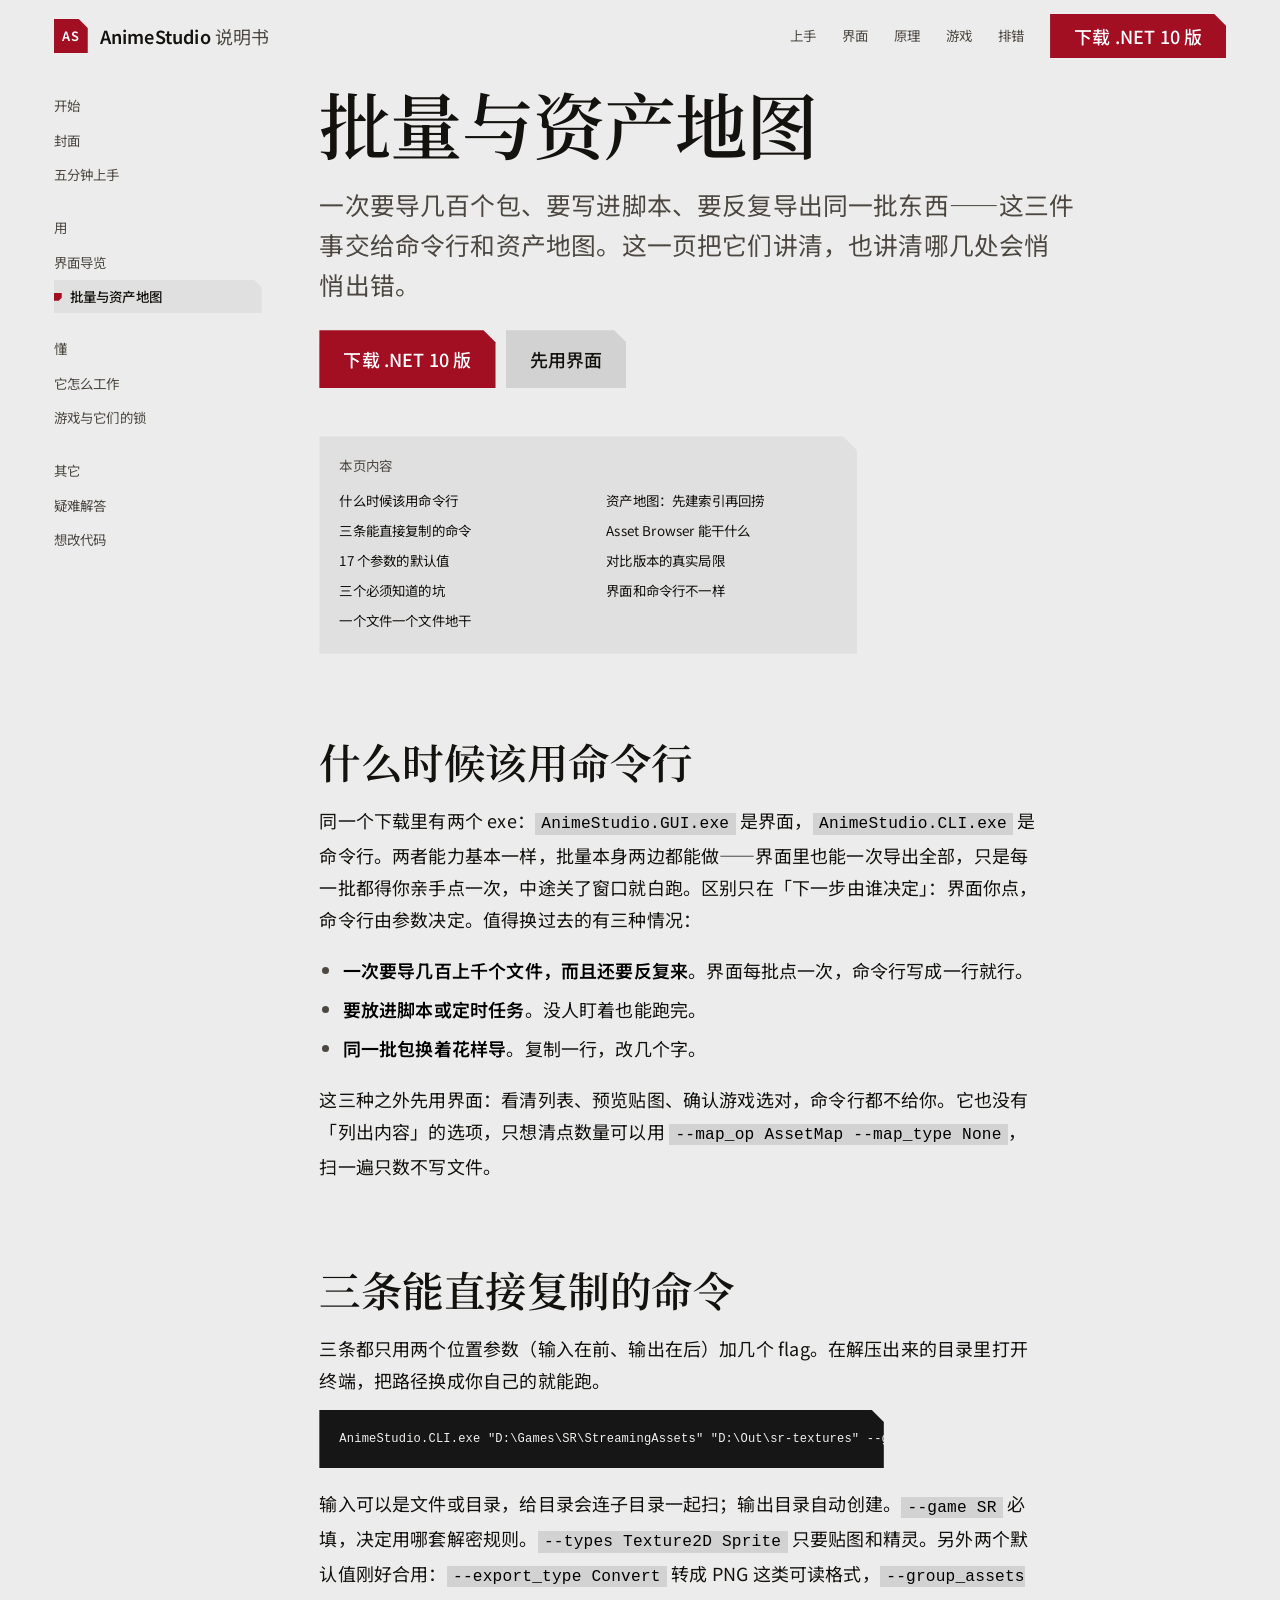
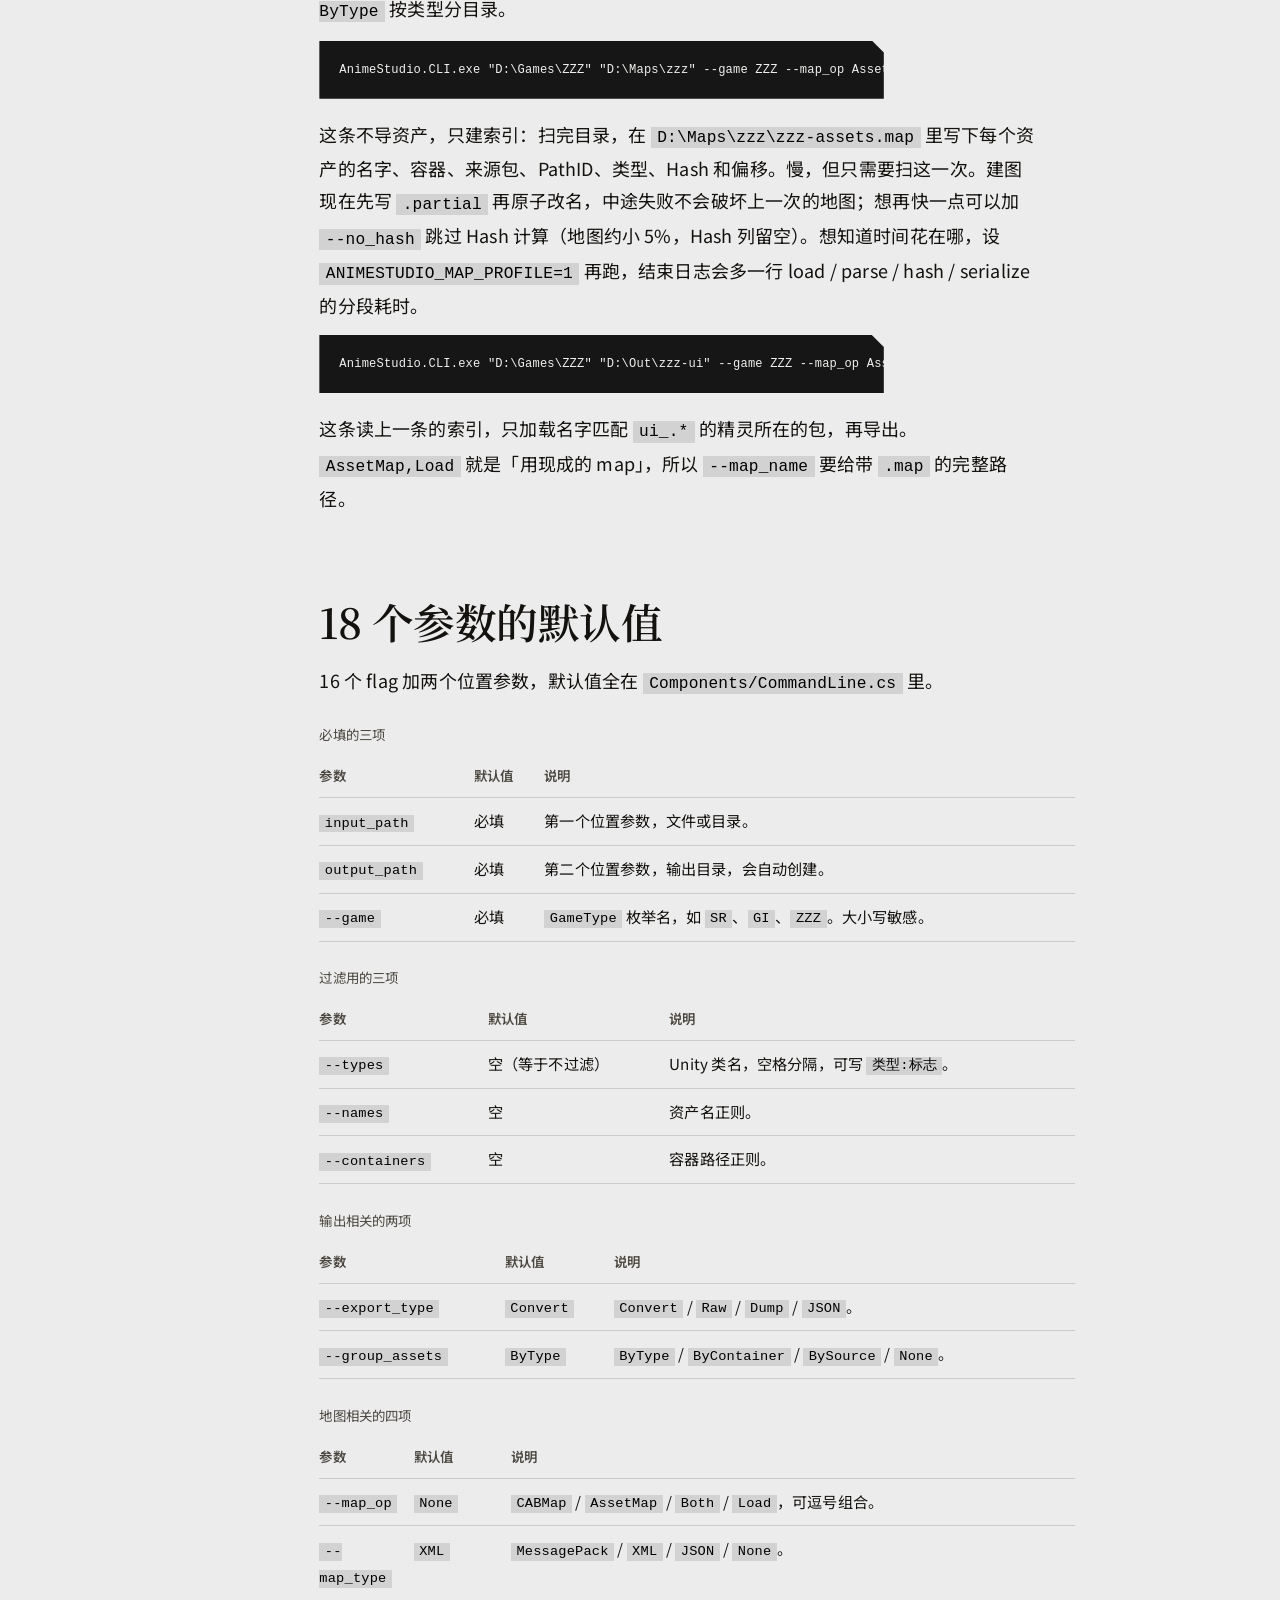
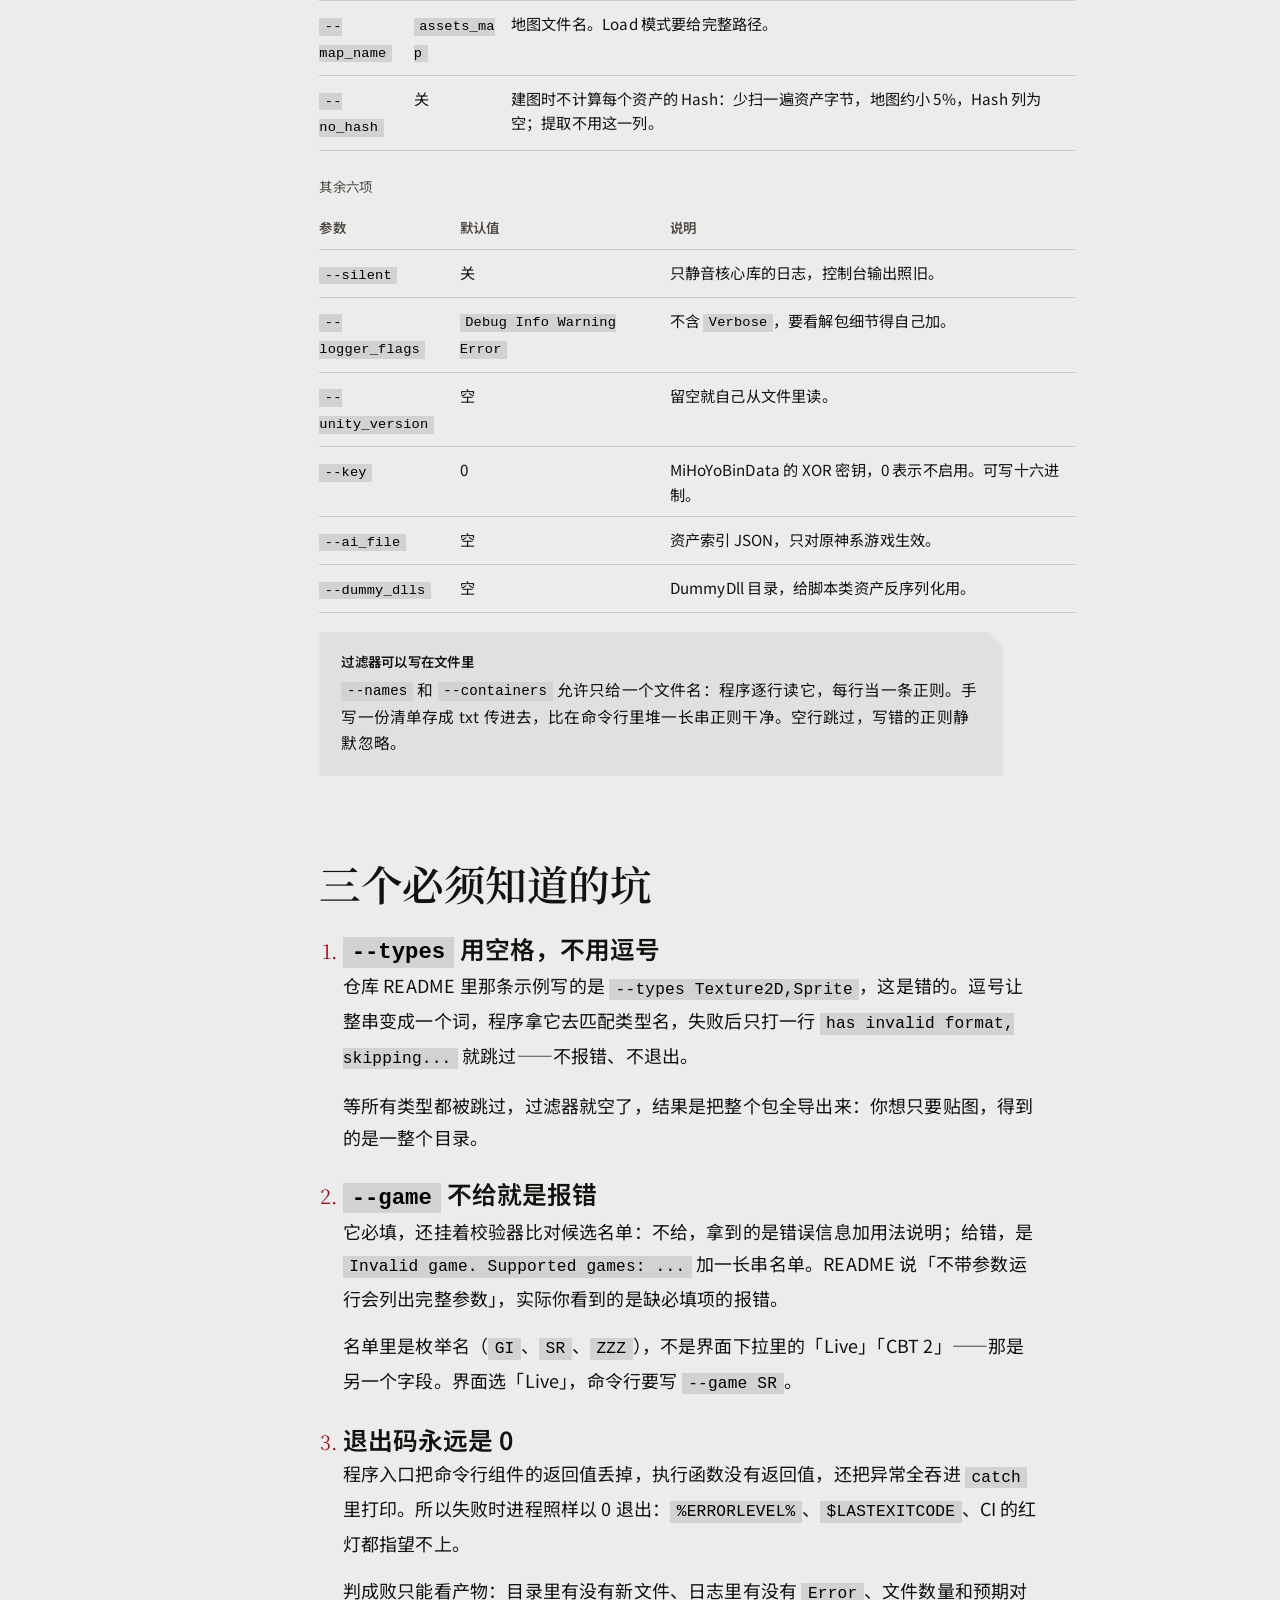
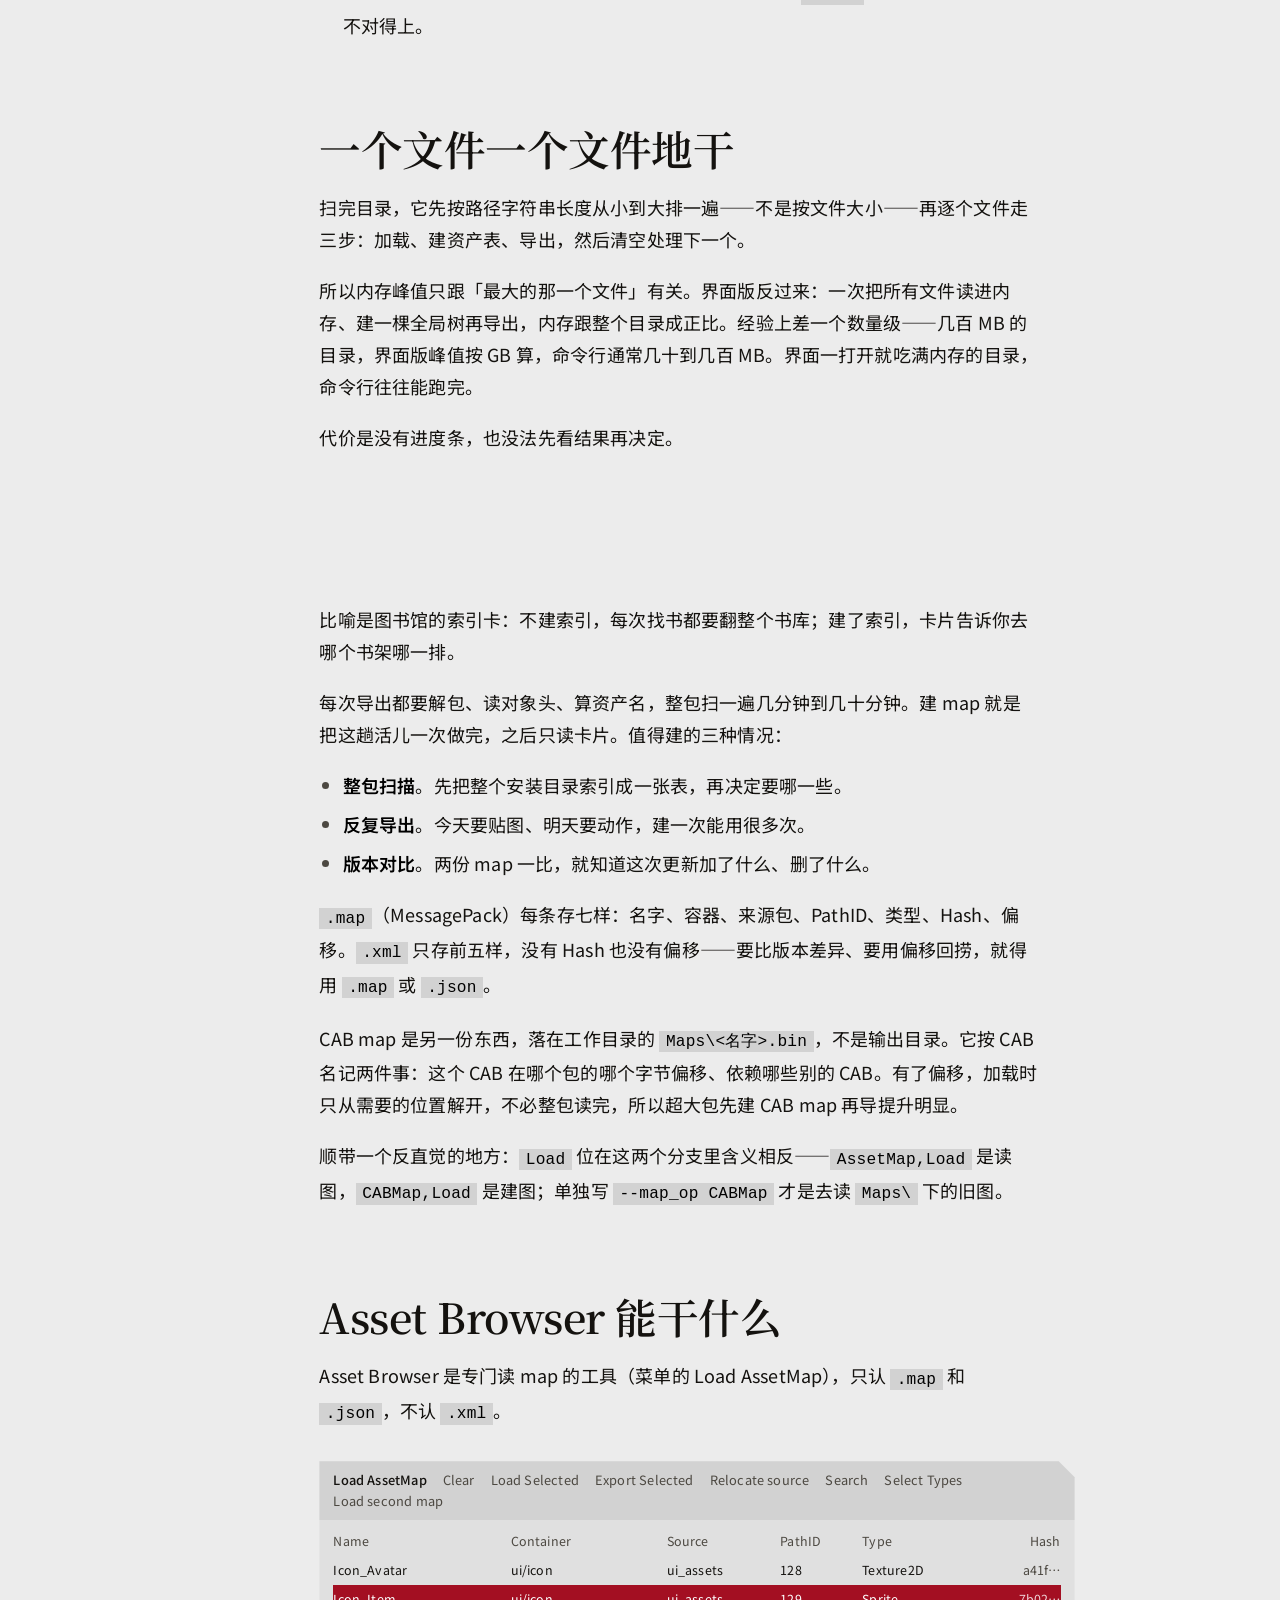
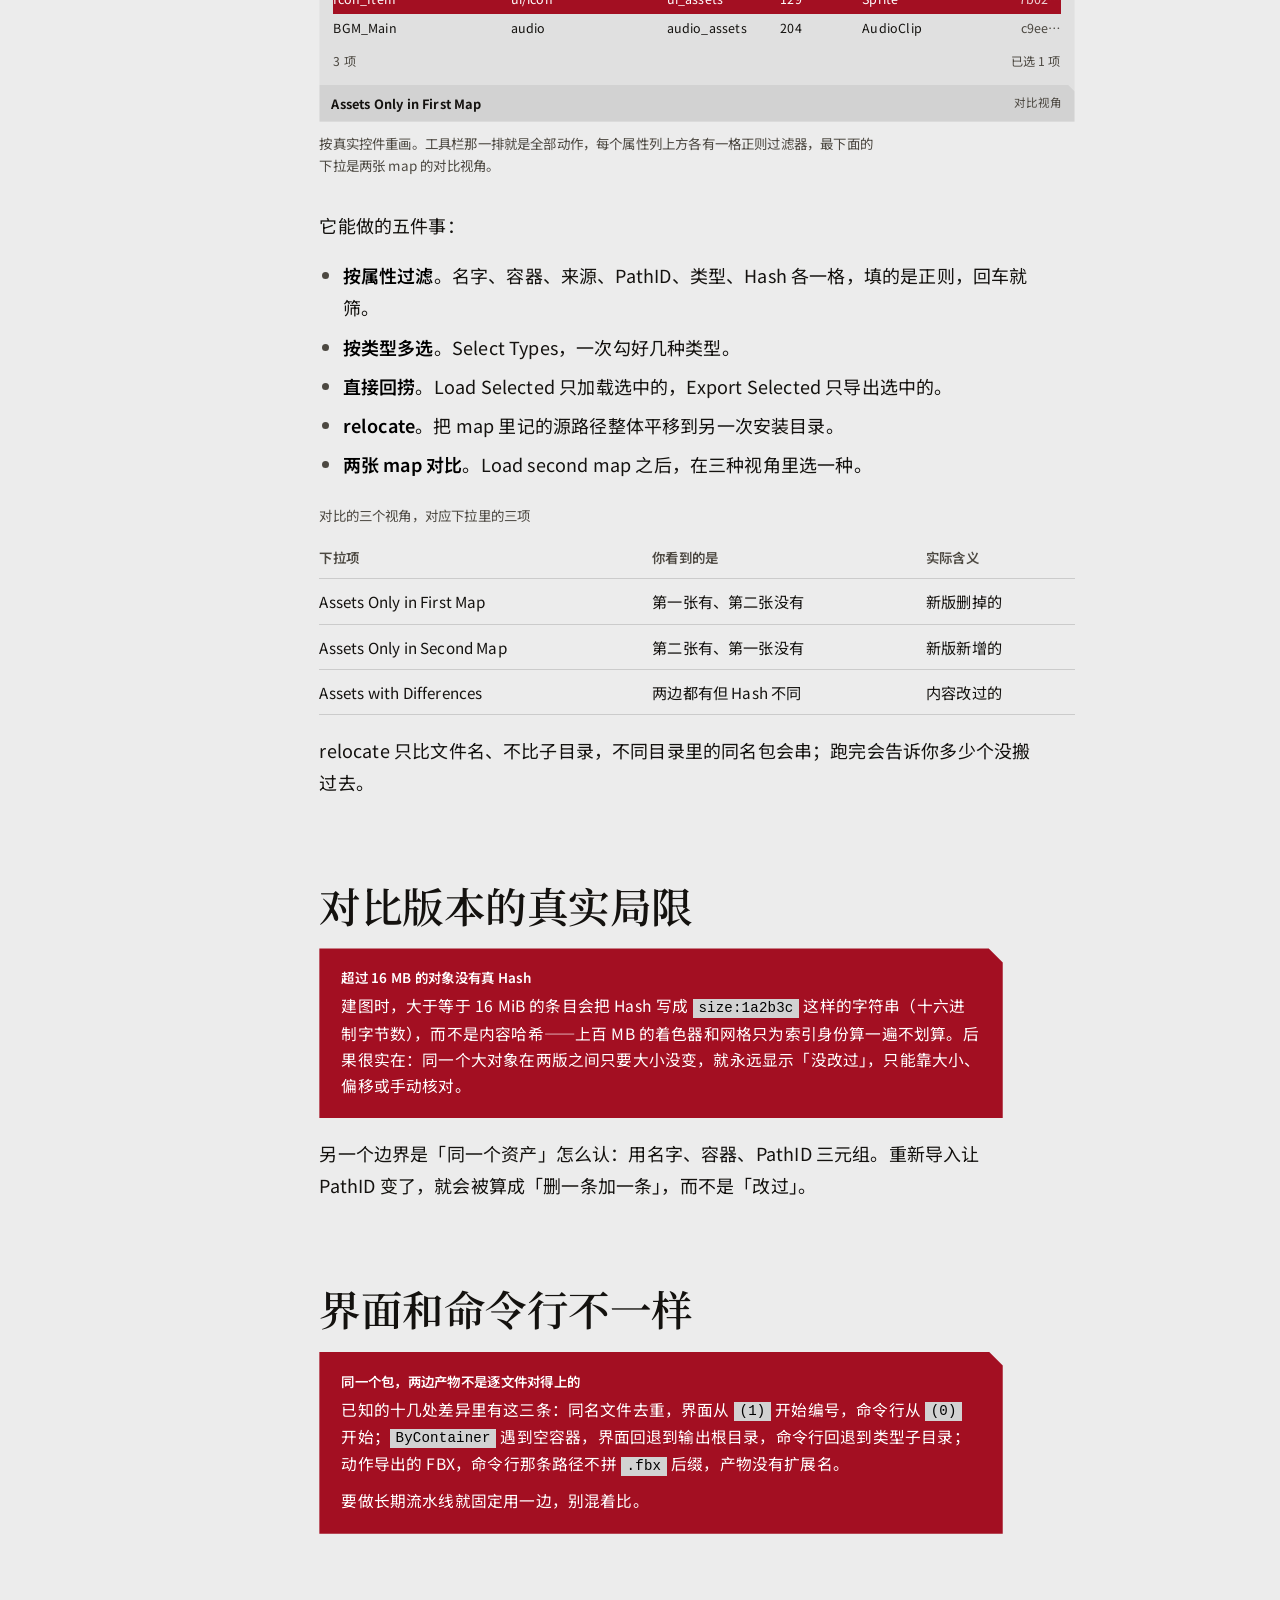
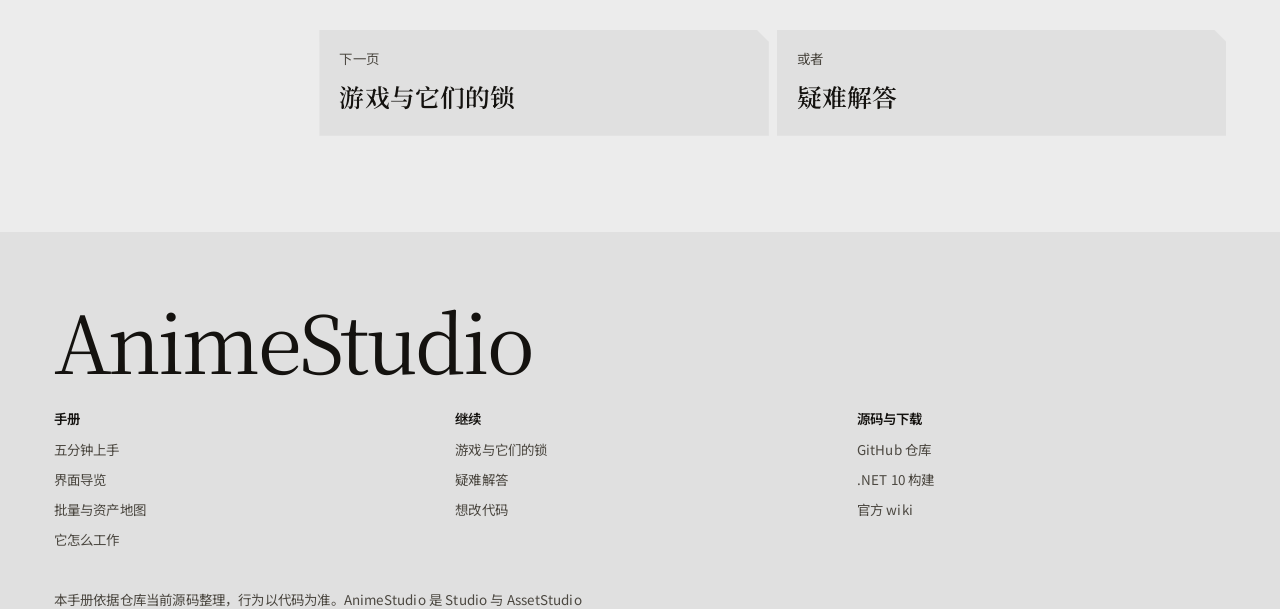
==== commit 0142be59: "perf(cli): 建图单遍写盘、按分配预算 GC，并加 --no_hash / 分段计时 分析 HSR 全量建图（7.33M 条目 / 1.97GB / 约 6.5 分钟单线程）后做的低风险改进：" ====
--- a/docs/batch.html
+++ b/docs/batch.html
@@ -93,13 +93,13 @@
       <p>输入可以是文件或目录，给目录会连子目录一起扫；输出目录自动创建。<code>--game SR</code> 必填，决定用哪套解密规则。<code>--types Texture2D Sprite</code> 只要贴图和精灵。另外两个默认值刚好合用：<code>--export_type Convert</code> 转成 PNG 这类可读格式，<code>--group_assets ByType</code> 按类型分目录。</p>
 
       <pre><code>AnimeStudio.CLI.exe "D:\Games\ZZZ" "D:\Maps\zzz" --game ZZZ --map_op AssetMap --map_type MessagePack --map_name zzz-assets</code></pre>
-      <p>这条不导资产，只建索引：扫完目录，在 <code>D:\Maps\zzz\zzz-assets.map</code> 里写下每个资产的名字、容器、来源包、PathID、类型、Hash 和偏移。慢，但只需要扫这一次。</p>
+      <p>这条不导资产，只建索引：扫完目录，在 <code>D:\Maps\zzz\zzz-assets.map</code> 里写下每个资产的名字、容器、来源包、PathID、类型、Hash 和偏移。慢，但只需要扫这一次。建图现在先写 <code>.partial</code> 再原子改名，中途失败不会破坏上一次的地图；想再快一点可以加 <code>--no_hash</code> 跳过 Hash 计算（地图约小 5%，Hash 列留空）。想知道时间花在哪，设 <code>ANIMESTUDIO_MAP_PROFILE=1</code> 再跑，结束日志会多一行 load / parse / hash / serialize 的分段耗时。</p>
 
       <pre><code>AnimeStudio.CLI.exe "D:\Games\ZZZ" "D:\Out\zzz-ui" --game ZZZ --map_op AssetMap,Load --map_type MessagePack --map_name "D:\Maps\zzz\zzz-assets.map" --names "ui_.*" --types Sprite</code></pre>
       <p>这条读上一条的索引，只加载名字匹配 <code>ui_.*</code> 的精灵所在的包，再导出。<code>AssetMap,Load</code> 就是「用现成的 map」，所以 <code>--map_name</code> 要给带 <code>.map</code> 的完整路径。</p>
 
-      <h2 id="flags">17 个参数的默认值</h2>
-      <p>15 个 flag 加两个位置参数，默认值全在 <code>Components/CommandLine.cs</code> 里。</p>
+      <h2 id="flags">18 个参数的默认值</h2>
+      <p>16 个 flag 加两个位置参数，默认值全在 <code>Components/CommandLine.cs</code> 里。</p>
 
       <div class="table-wrap">
         <table>
@@ -144,7 +144,7 @@
 
       <div class="table-wrap">
         <table>
-          <caption>地图相关的三项</caption>
+          <caption>地图相关的四项</caption>
           <thead>
             <tr><th>参数</th><th>默认值</th><th>说明</th></tr>
           </thead>
@@ -152,6 +152,7 @@
             <tr><td><code>--map_op</code></td><td><code>None</code></td><td><code>CABMap</code> / <code>AssetMap</code> / <code>Both</code> / <code>Load</code>，可逗号组合。</td></tr>
             <tr><td><code>--map_type</code></td><td><code>XML</code></td><td><code>MessagePack</code> / <code>XML</code> / <code>JSON</code> / <code>None</code>。</td></tr>
             <tr><td><code>--map_name</code></td><td><code>assets_map</code></td><td>地图文件名。Load 模式要给完整路径。</td></tr>
+            <tr><td><code>--no_hash</code></td><td>关</td><td>建图时不计算每个资产的 Hash：少扫一遍资产字节，地图约小 5%，Hash 列为空；提取不用这一列。</td></tr>
           </tbody>
         </table>
       </div>
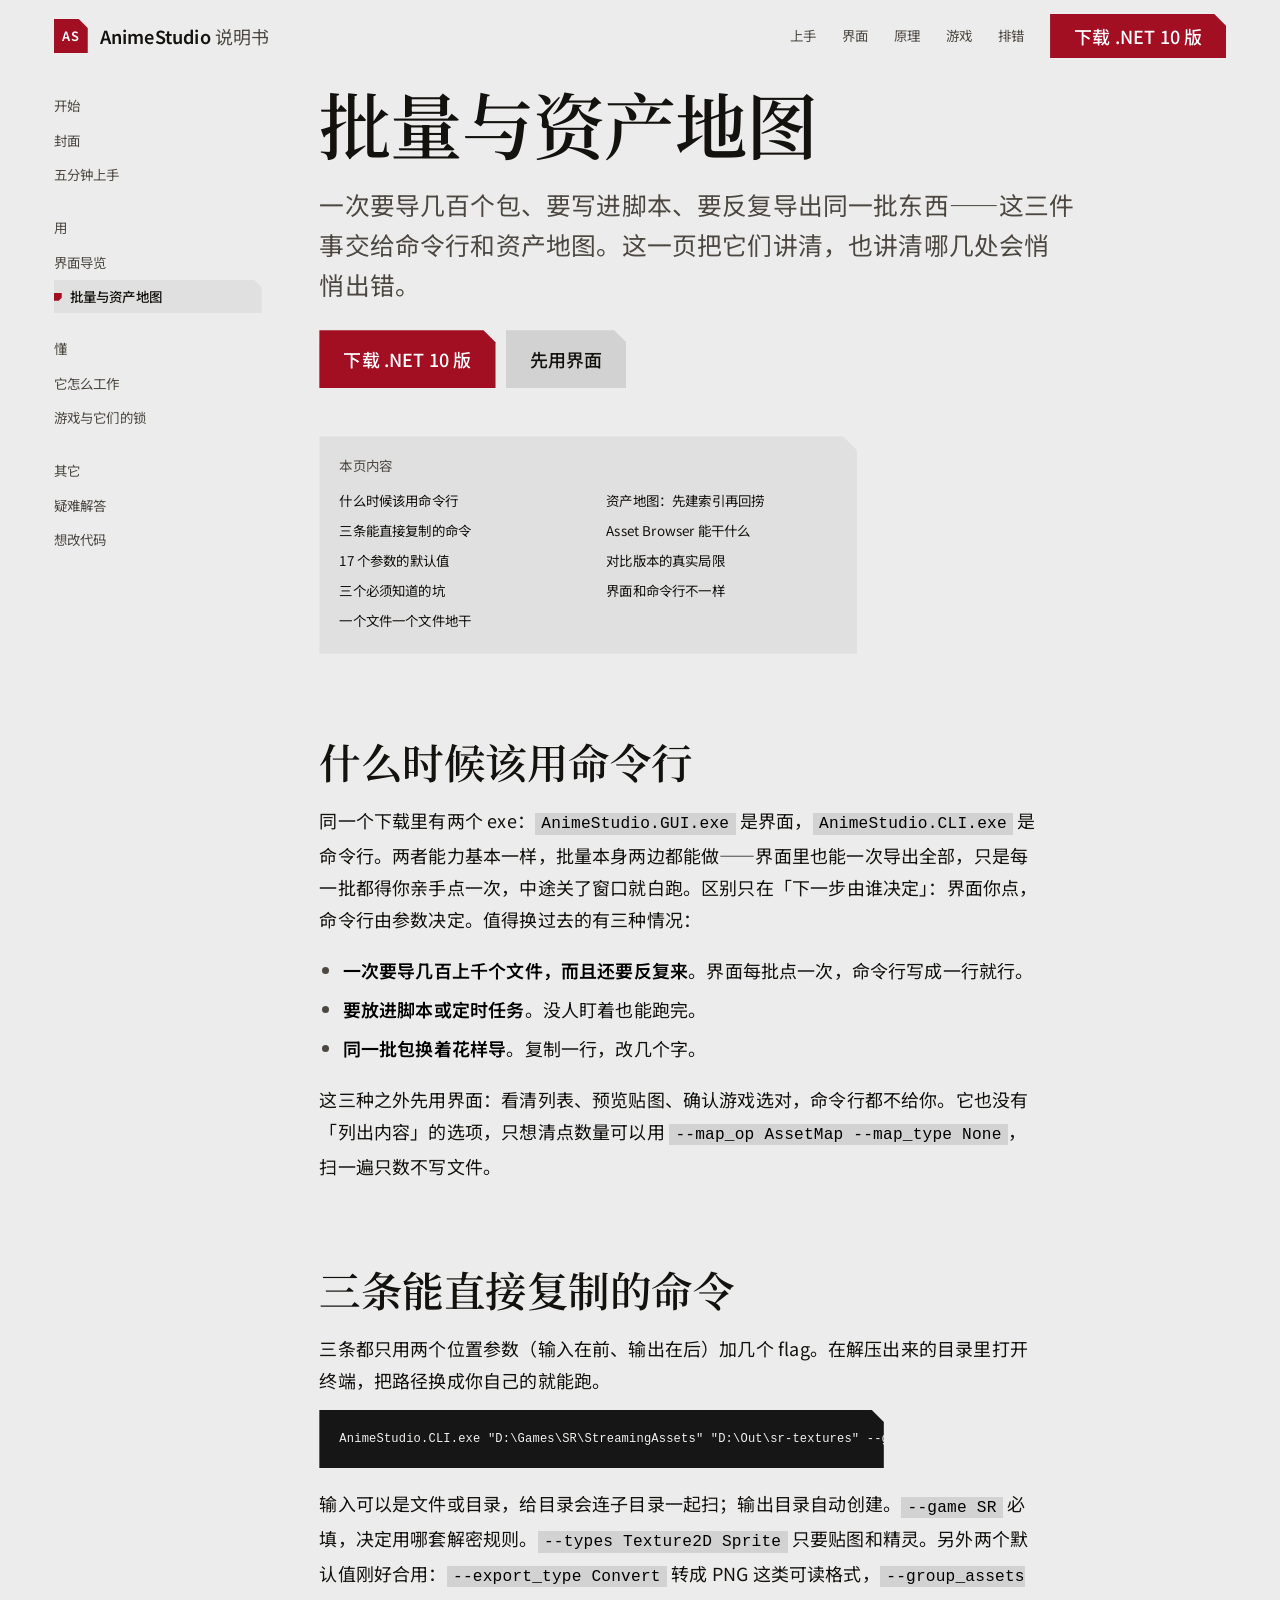
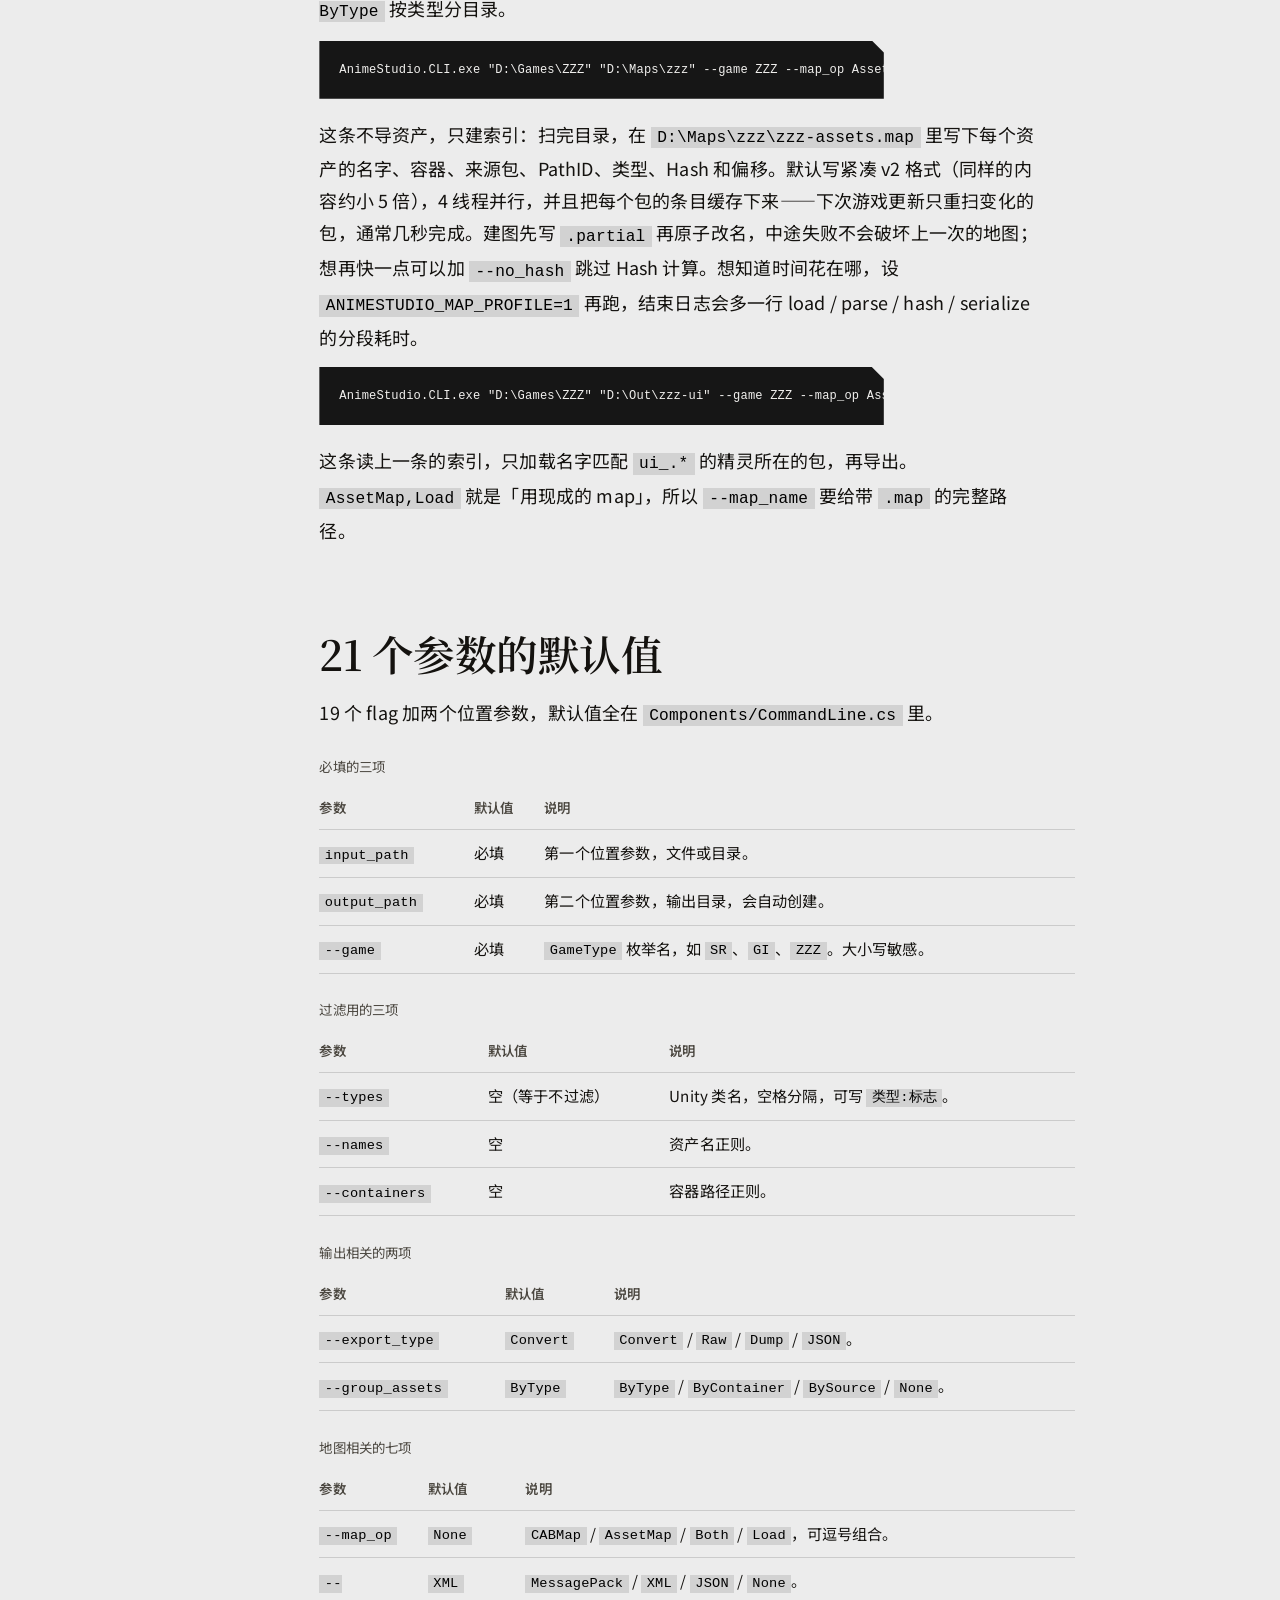
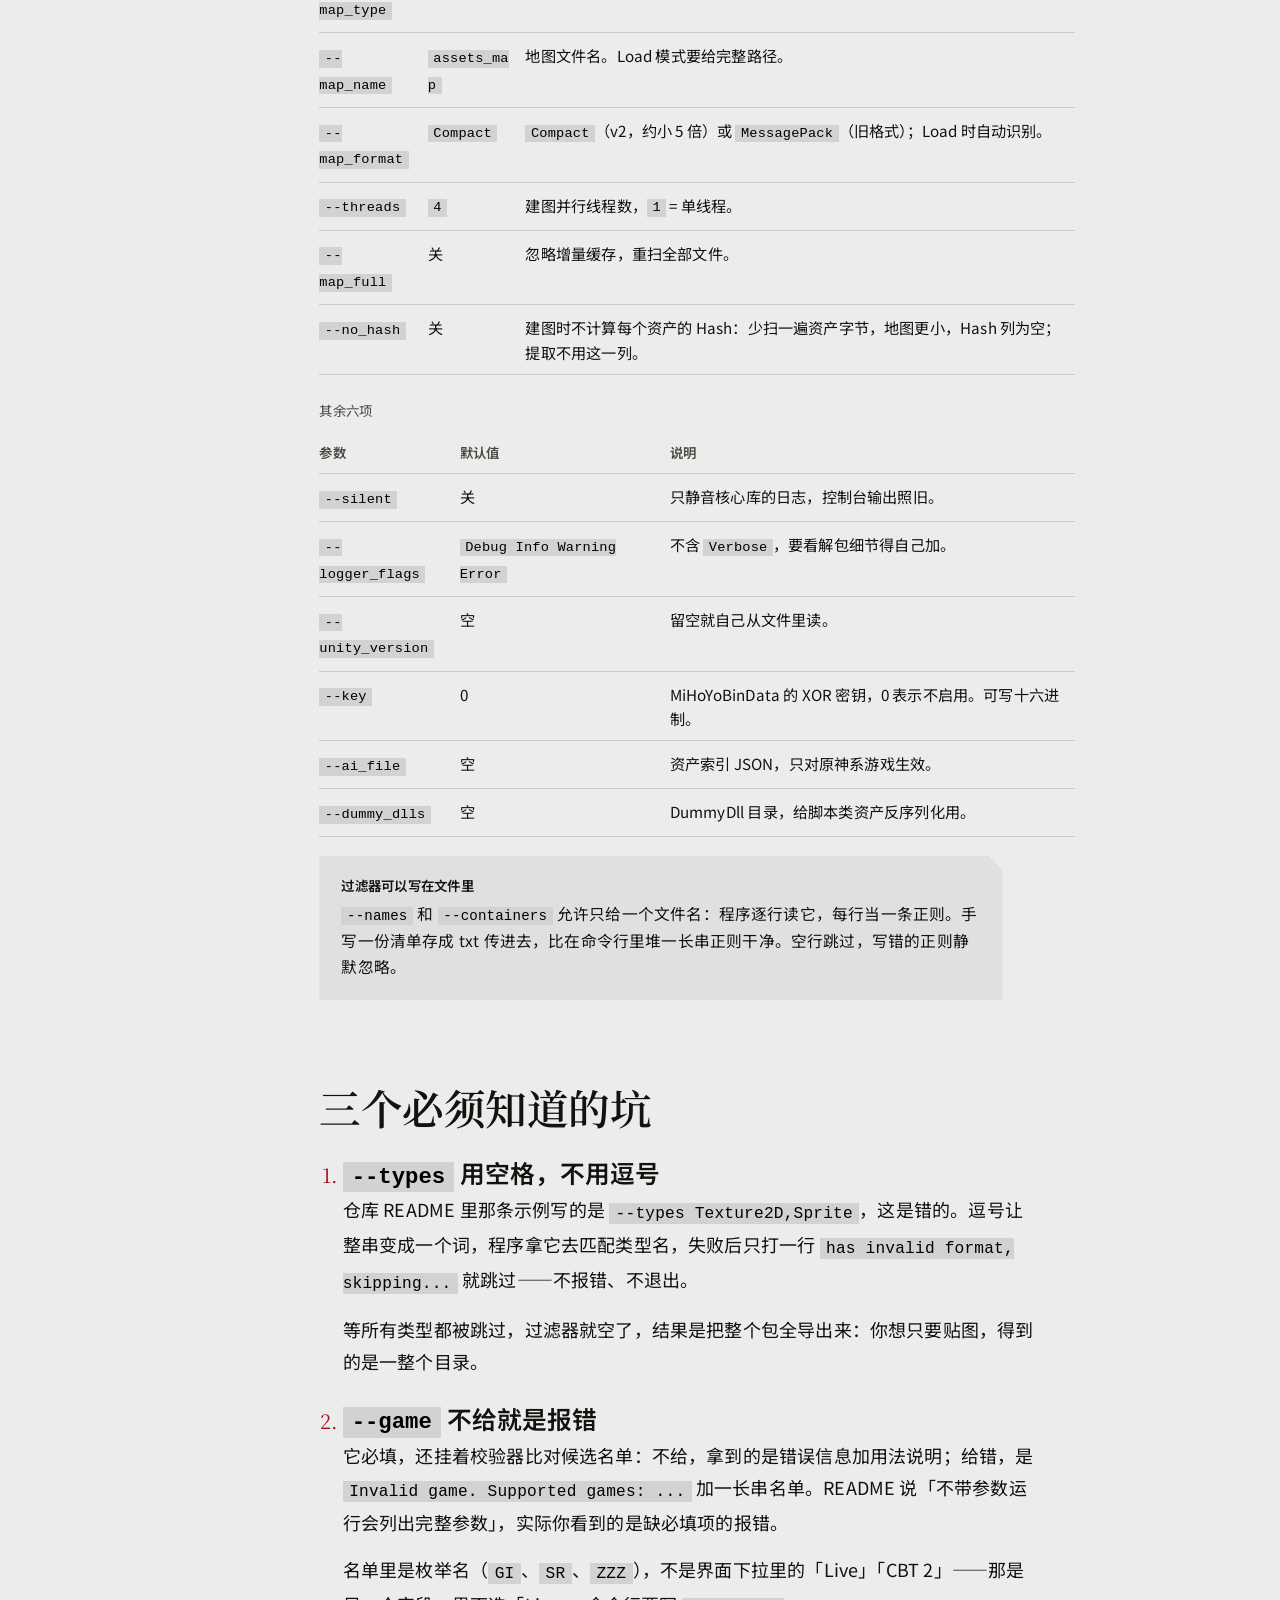
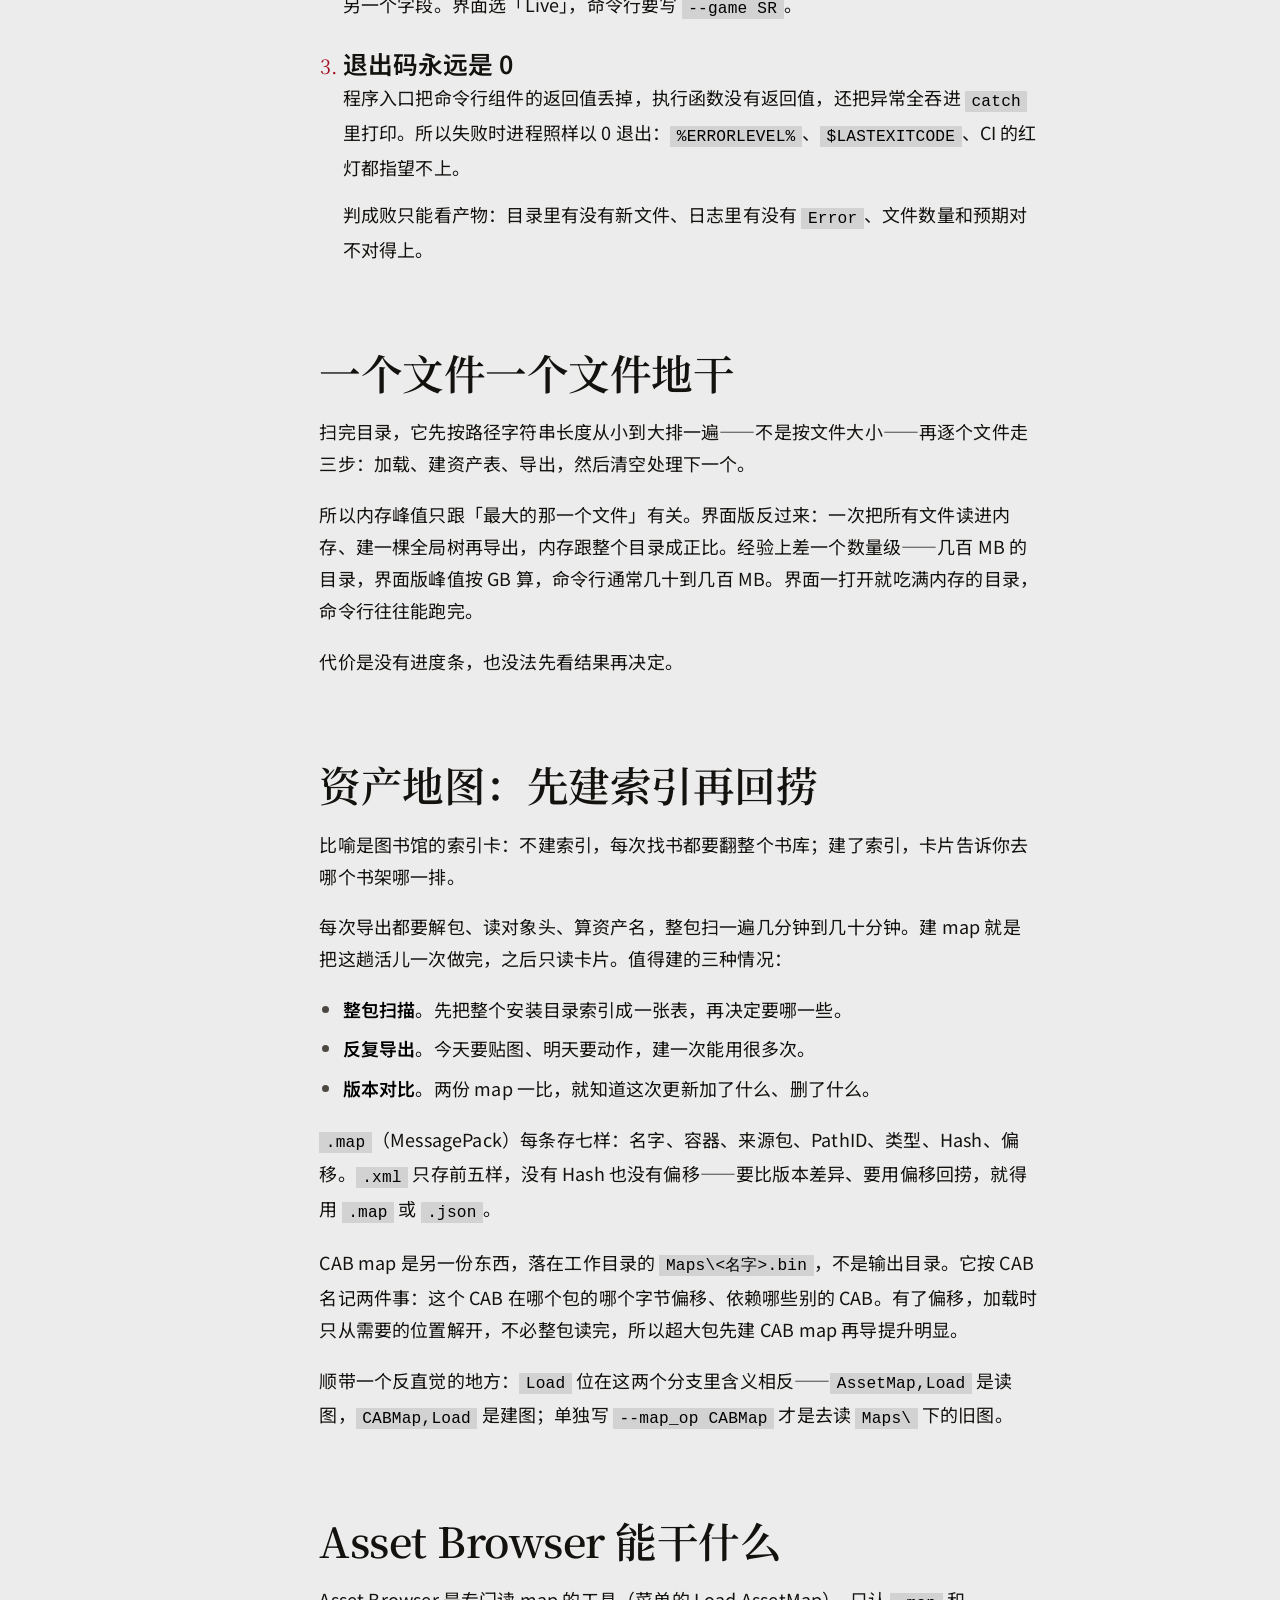
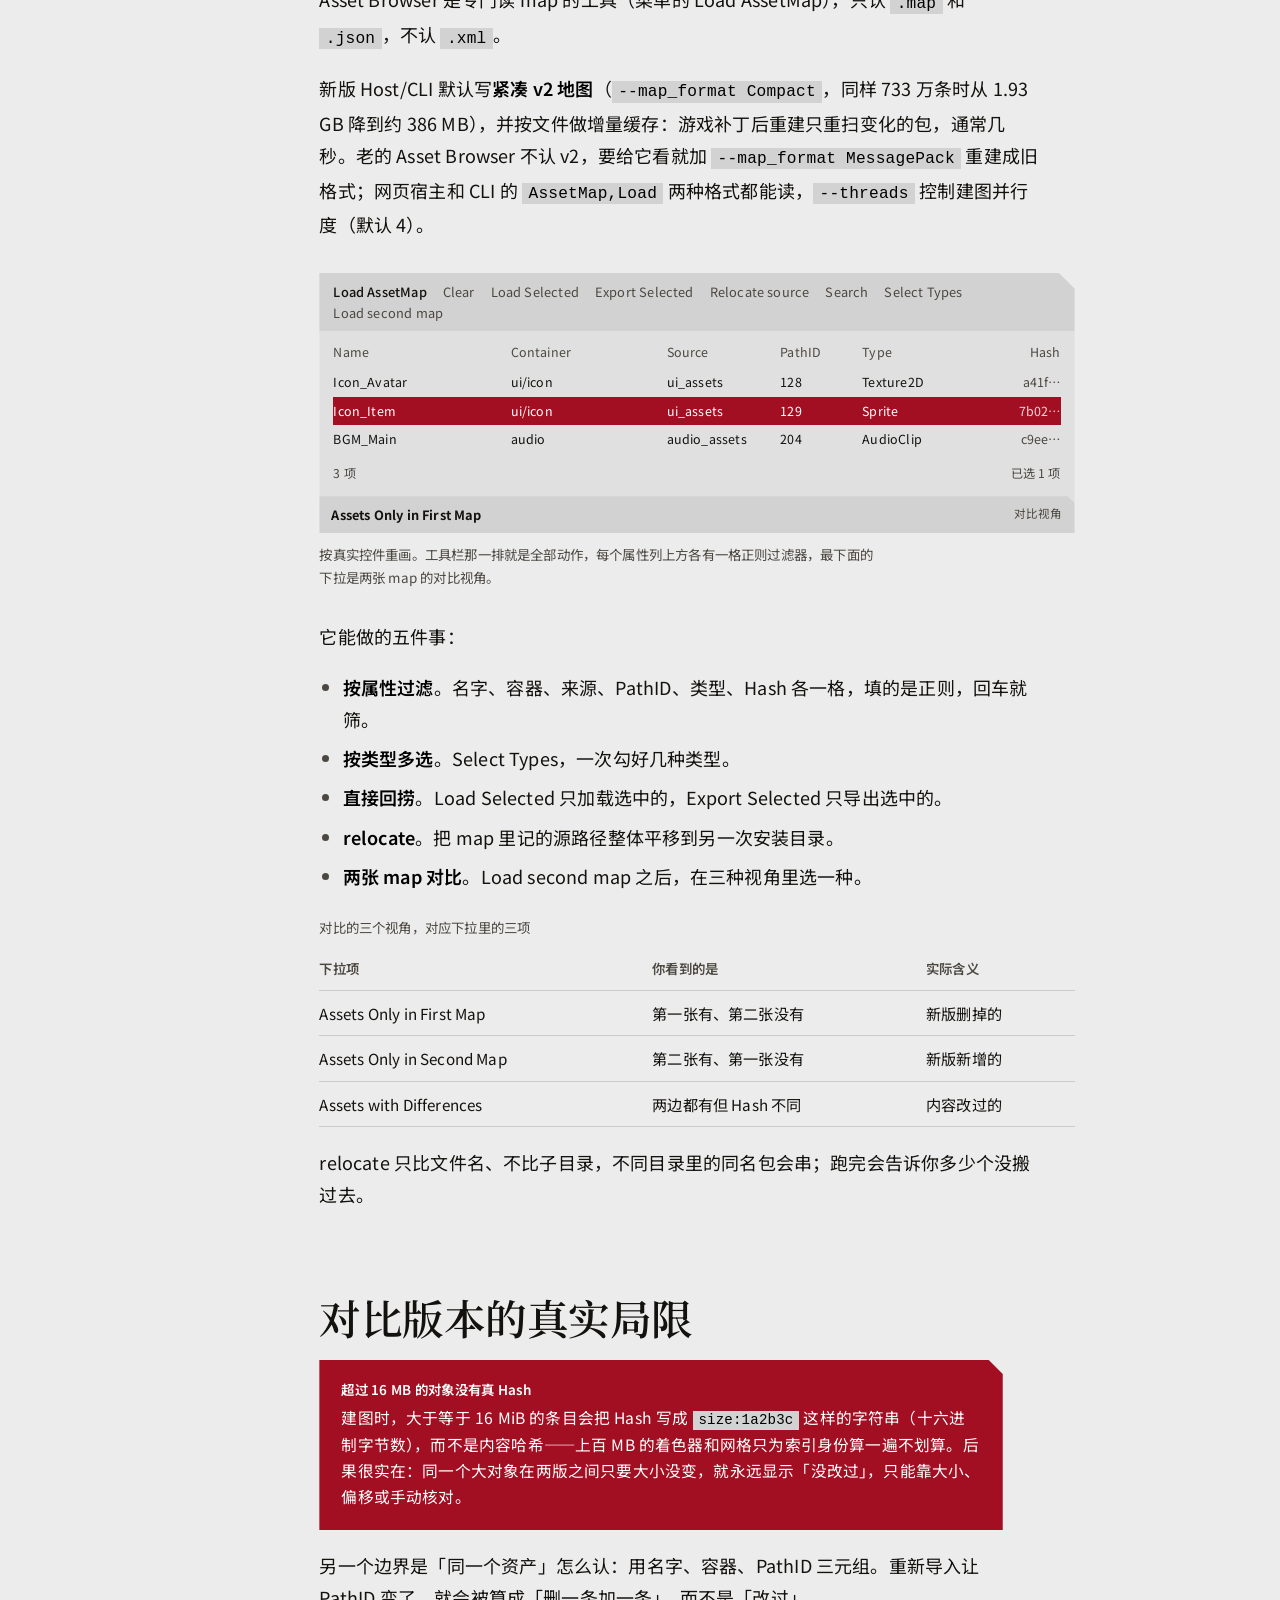
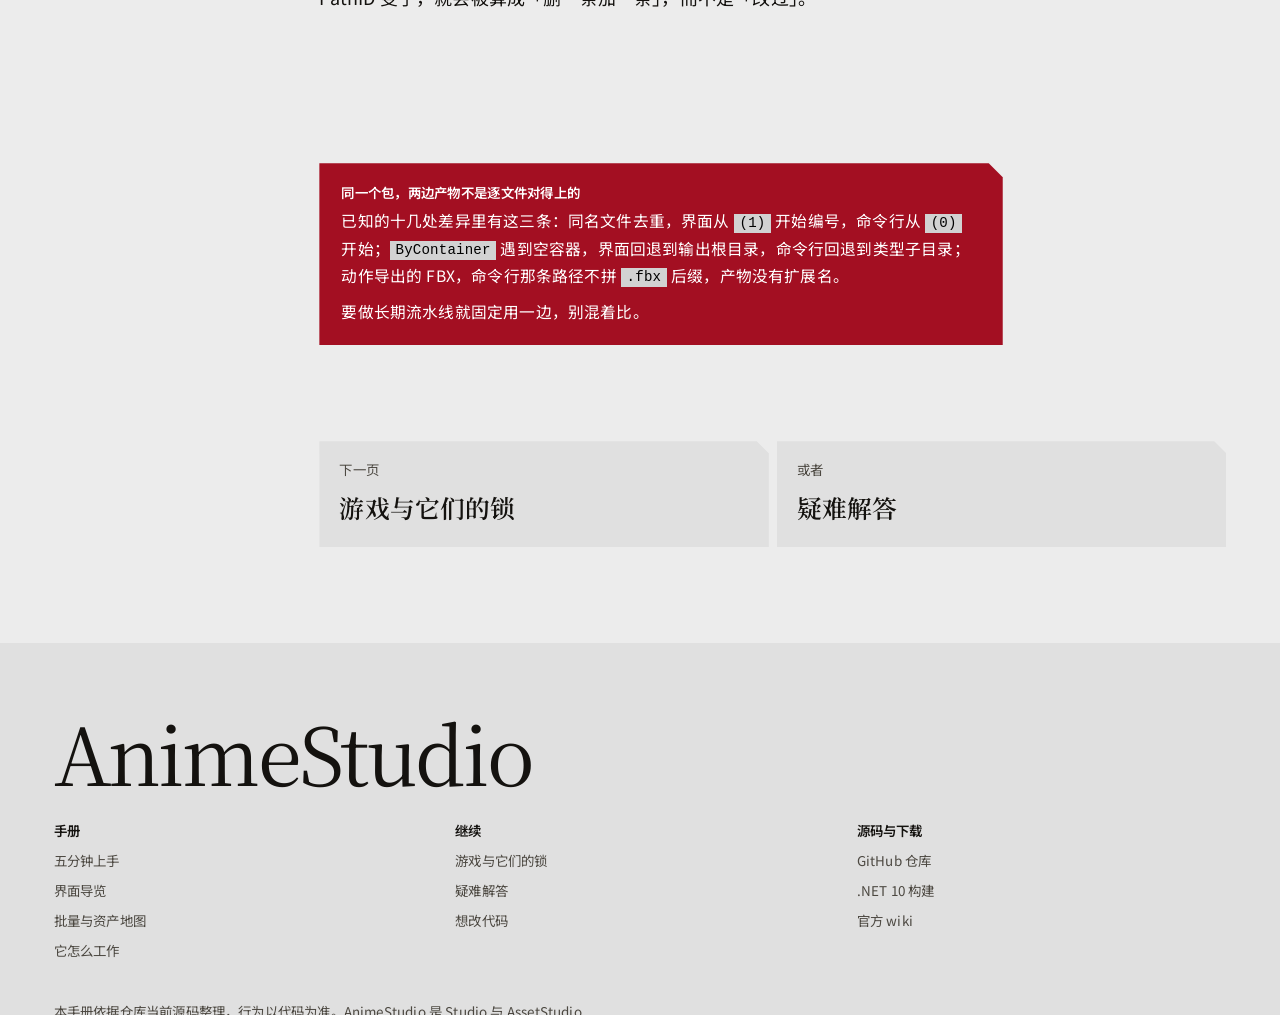
==== commit ae5cd2b5: "perf(maps): 紧凑 v2 地图 + 并行建图 + 增量索引 + 类型过滤提前 HSR 正式服全量实测（7,335,493 条目 / 9,043 个来源包）： - 旧实现（v1 单线程）：39" ====
--- a/docs/batch.html
+++ b/docs/batch.html
@@ -93,13 +93,13 @@
       <p>输入可以是文件或目录，给目录会连子目录一起扫；输出目录自动创建。<code>--game SR</code> 必填，决定用哪套解密规则。<code>--types Texture2D Sprite</code> 只要贴图和精灵。另外两个默认值刚好合用：<code>--export_type Convert</code> 转成 PNG 这类可读格式，<code>--group_assets ByType</code> 按类型分目录。</p>
 
       <pre><code>AnimeStudio.CLI.exe "D:\Games\ZZZ" "D:\Maps\zzz" --game ZZZ --map_op AssetMap --map_type MessagePack --map_name zzz-assets</code></pre>
-      <p>这条不导资产，只建索引：扫完目录，在 <code>D:\Maps\zzz\zzz-assets.map</code> 里写下每个资产的名字、容器、来源包、PathID、类型、Hash 和偏移。慢，但只需要扫这一次。建图现在先写 <code>.partial</code> 再原子改名，中途失败不会破坏上一次的地图；想再快一点可以加 <code>--no_hash</code> 跳过 Hash 计算（地图约小 5%，Hash 列留空）。想知道时间花在哪，设 <code>ANIMESTUDIO_MAP_PROFILE=1</code> 再跑，结束日志会多一行 load / parse / hash / serialize 的分段耗时。</p>
+      <p>这条不导资产，只建索引：扫完目录，在 <code>D:\Maps\zzz\zzz-assets.map</code> 里写下每个资产的名字、容器、来源包、PathID、类型、Hash 和偏移。默认写紧凑 v2 格式（同样的内容约小 5 倍），4 线程并行，并且把每个包的条目缓存下来——下次游戏更新只重扫变化的包，通常几秒完成。建图先写 <code>.partial</code> 再原子改名，中途失败不会破坏上一次的地图；想再快一点可以加 <code>--no_hash</code> 跳过 Hash 计算。想知道时间花在哪，设 <code>ANIMESTUDIO_MAP_PROFILE=1</code> 再跑，结束日志会多一行 load / parse / hash / serialize 的分段耗时。</p>
 
       <pre><code>AnimeStudio.CLI.exe "D:\Games\ZZZ" "D:\Out\zzz-ui" --game ZZZ --map_op AssetMap,Load --map_type MessagePack --map_name "D:\Maps\zzz\zzz-assets.map" --names "ui_.*" --types Sprite</code></pre>
       <p>这条读上一条的索引，只加载名字匹配 <code>ui_.*</code> 的精灵所在的包，再导出。<code>AssetMap,Load</code> 就是「用现成的 map」，所以 <code>--map_name</code> 要给带 <code>.map</code> 的完整路径。</p>
 
-      <h2 id="flags">18 个参数的默认值</h2>
-      <p>16 个 flag 加两个位置参数，默认值全在 <code>Components/CommandLine.cs</code> 里。</p>
+      <h2 id="flags">21 个参数的默认值</h2>
+      <p>19 个 flag 加两个位置参数，默认值全在 <code>Components/CommandLine.cs</code> 里。</p>
 
       <div class="table-wrap">
         <table>
@@ -144,7 +144,7 @@
 
       <div class="table-wrap">
         <table>
-          <caption>地图相关的四项</caption>
+          <caption>地图相关的七项</caption>
           <thead>
             <tr><th>参数</th><th>默认值</th><th>说明</th></tr>
           </thead>
@@ -152,7 +152,10 @@
             <tr><td><code>--map_op</code></td><td><code>None</code></td><td><code>CABMap</code> / <code>AssetMap</code> / <code>Both</code> / <code>Load</code>，可逗号组合。</td></tr>
             <tr><td><code>--map_type</code></td><td><code>XML</code></td><td><code>MessagePack</code> / <code>XML</code> / <code>JSON</code> / <code>None</code>。</td></tr>
             <tr><td><code>--map_name</code></td><td><code>assets_map</code></td><td>地图文件名。Load 模式要给完整路径。</td></tr>
-            <tr><td><code>--no_hash</code></td><td>关</td><td>建图时不计算每个资产的 Hash：少扫一遍资产字节，地图约小 5%，Hash 列为空；提取不用这一列。</td></tr>
+            <tr><td><code>--map_format</code></td><td><code>Compact</code></td><td><code>Compact</code>（v2，约小 5 倍）或 <code>MessagePack</code>（旧格式）；Load 时自动识别。</td></tr>
+            <tr><td><code>--threads</code></td><td><code>4</code></td><td>建图并行线程数，<code>1</code> = 单线程。</td></tr>
+            <tr><td><code>--map_full</code></td><td>关</td><td>忽略增量缓存，重扫全部文件。</td></tr>
+            <tr><td><code>--no_hash</code></td><td>关</td><td>建图时不计算每个资产的 Hash：少扫一遍资产字节，地图更小，Hash 列为空；提取不用这一列。</td></tr>
           </tbody>
         </table>
       </div>
@@ -219,6 +222,8 @@
       <h2 id="asset-browser">Asset Browser 能干什么</h2>
       <p>Asset Browser 是专门读 map 的工具（菜单的 Load AssetMap），只认 <code>.map</code> 和 <code>.json</code>，不认 <code>.xml</code>。</p>
 
+      <p>新版 Host/CLI 默认写<strong>紧凑 v2 地图</strong>（<code>--map_format Compact</code>，同样 733 万条时从 1.93 GB 降到约 386 MB），并按文件做增量缓存：游戏补丁后重建只重扫变化的包，通常几秒。老的 Asset Browser 不认 v2，要给它看就加 <code>--map_format MessagePack</code> 重建成旧格式；网页宿主和 CLI 的 <code>AssetMap,Load</code> 两种格式都能读，<code>--threads</code> 控制建图并行度（默认 4）。</p>
+
       <figure class="plate">
         <div class="ui" data-ui>
           <div class="ui-bar"><b>Load AssetMap</b><span>Clear</span><span>Load Selected</span><span>Export Selected</span><span>Relocate source</span><span>Search</span><span>Select Types</span><span>Load second map</span></div>
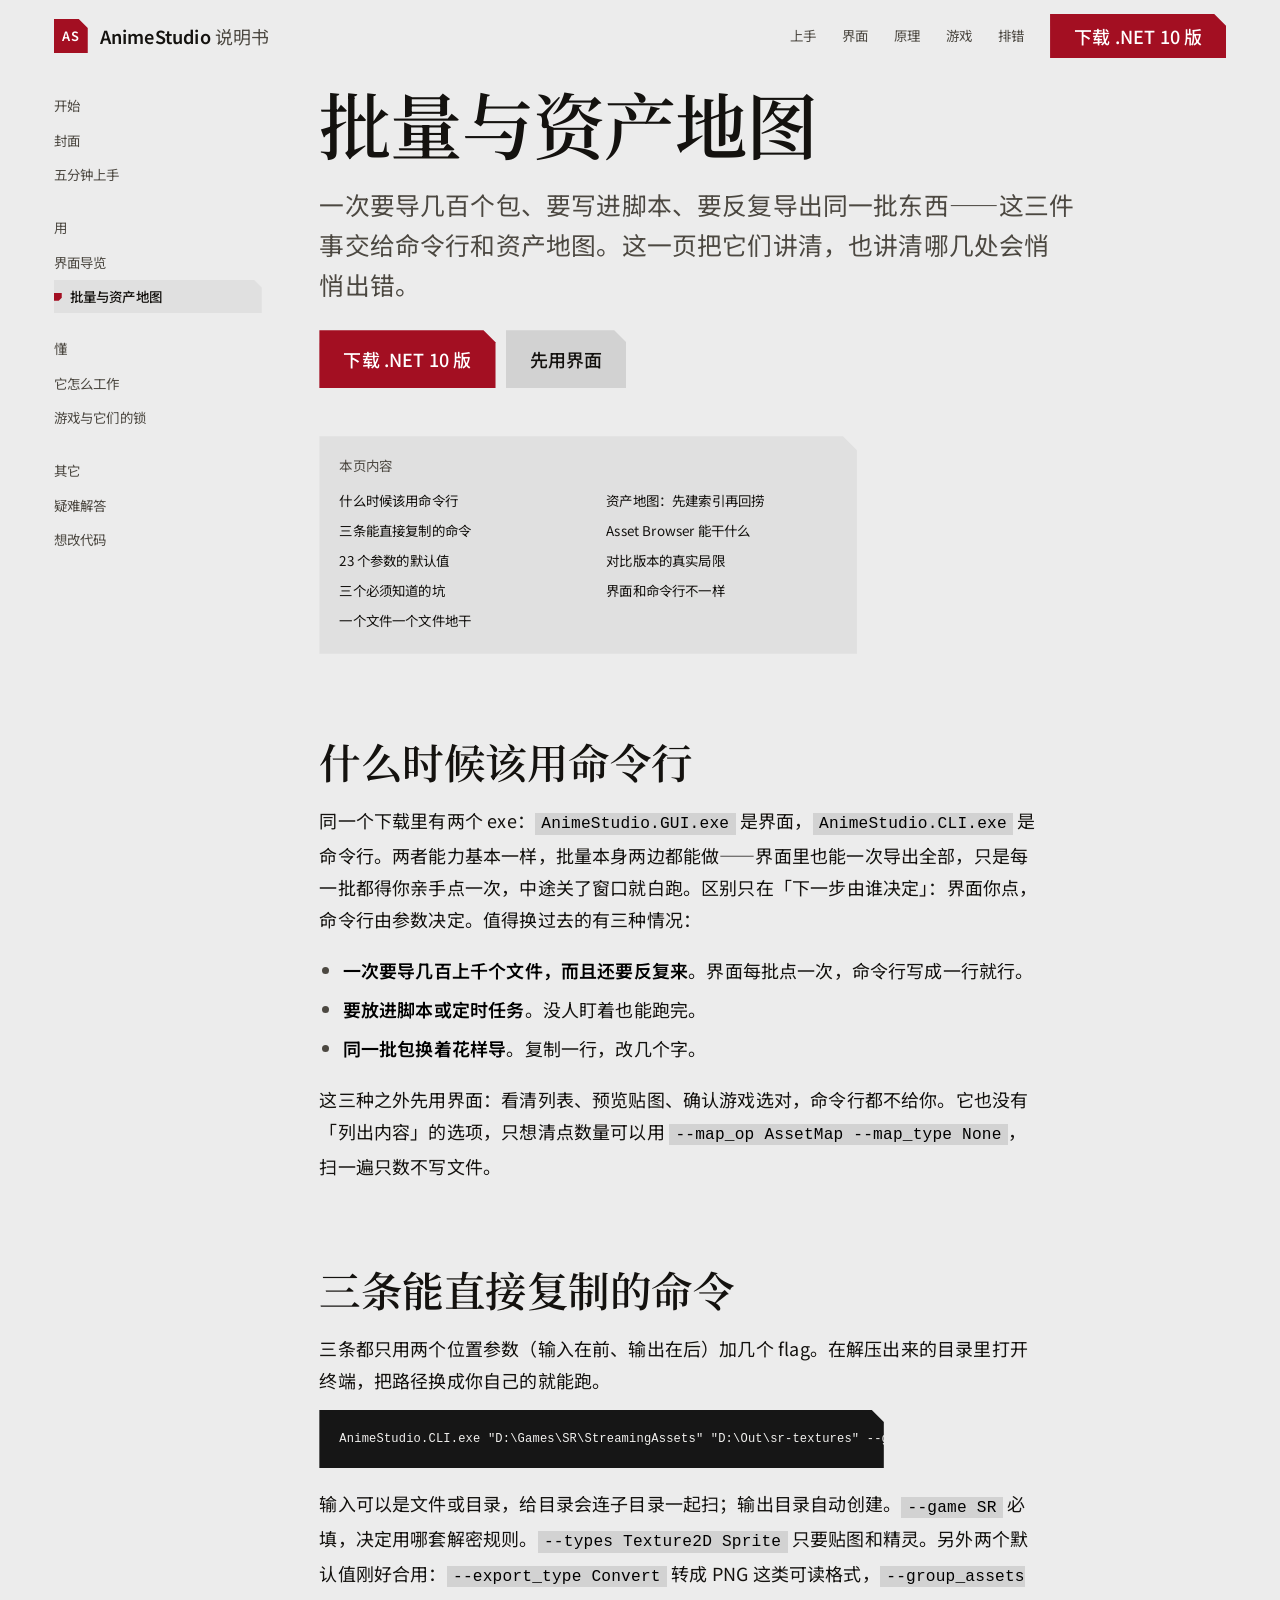
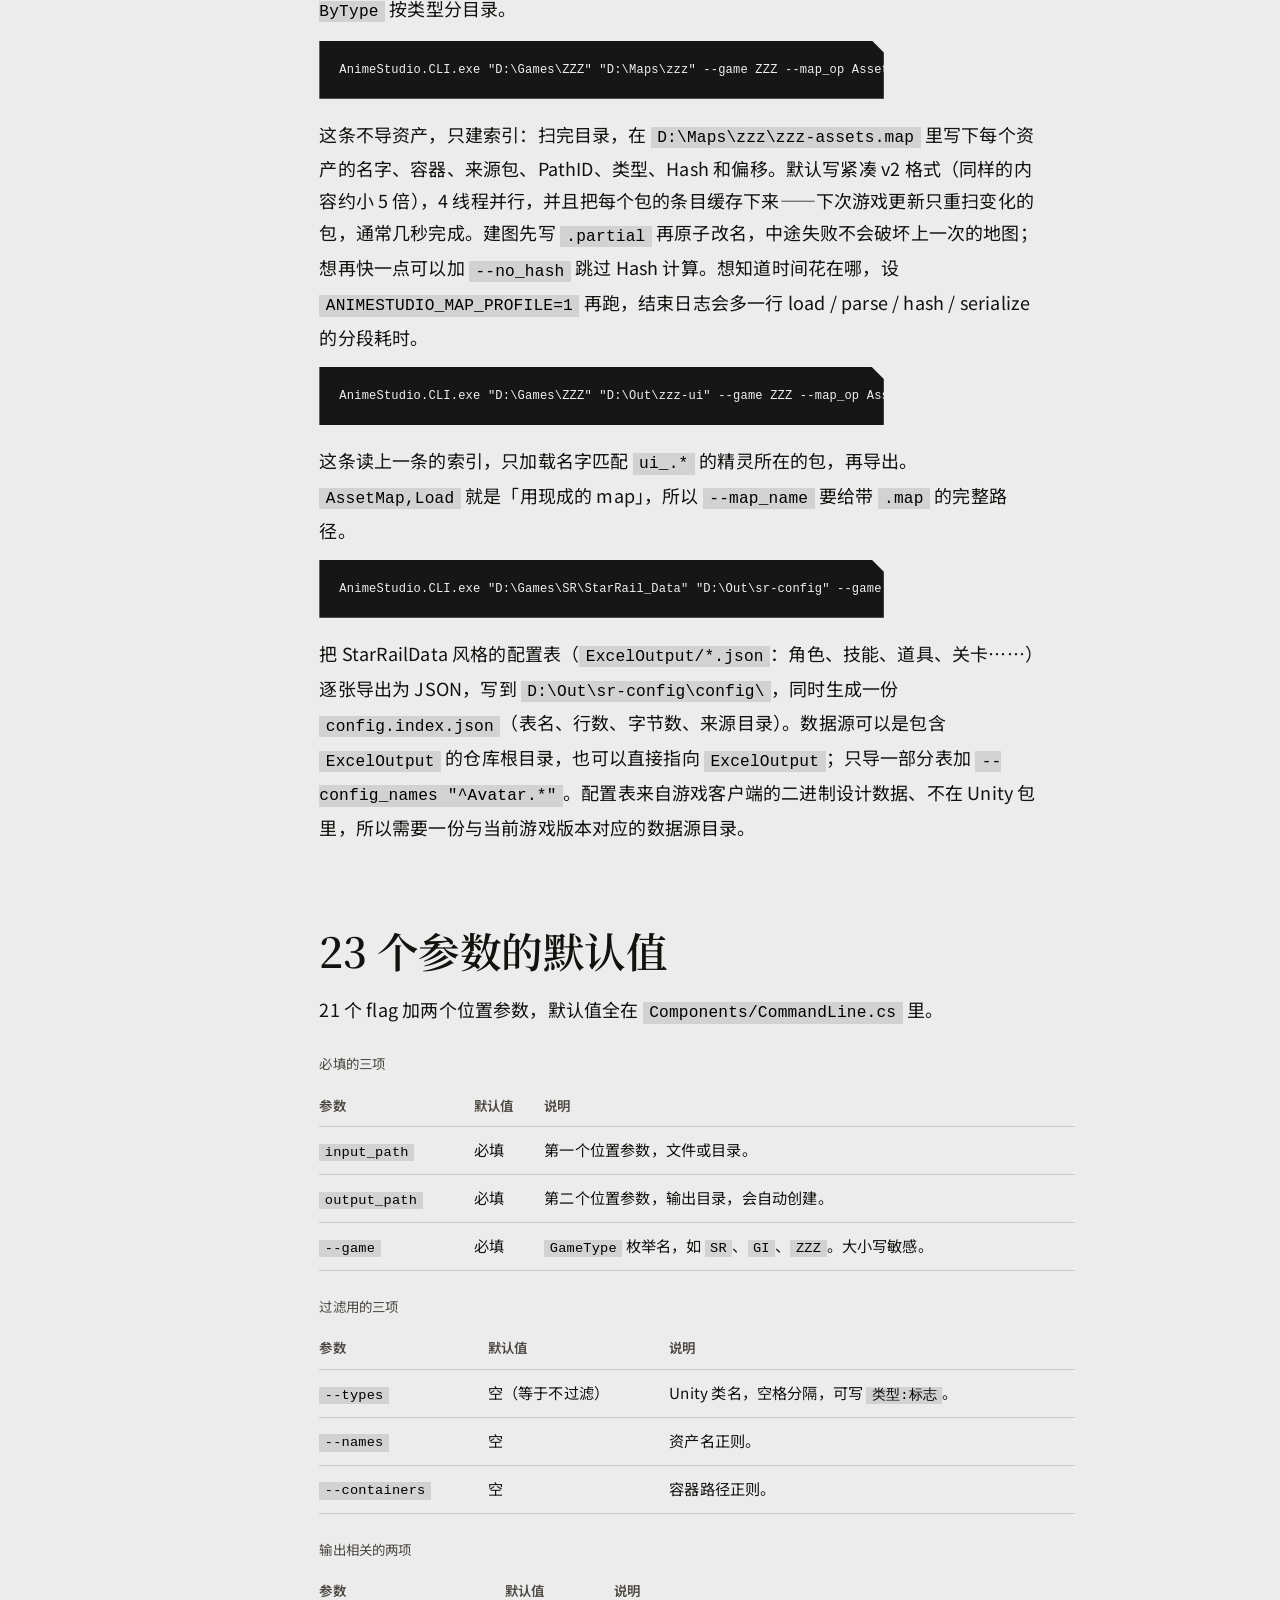
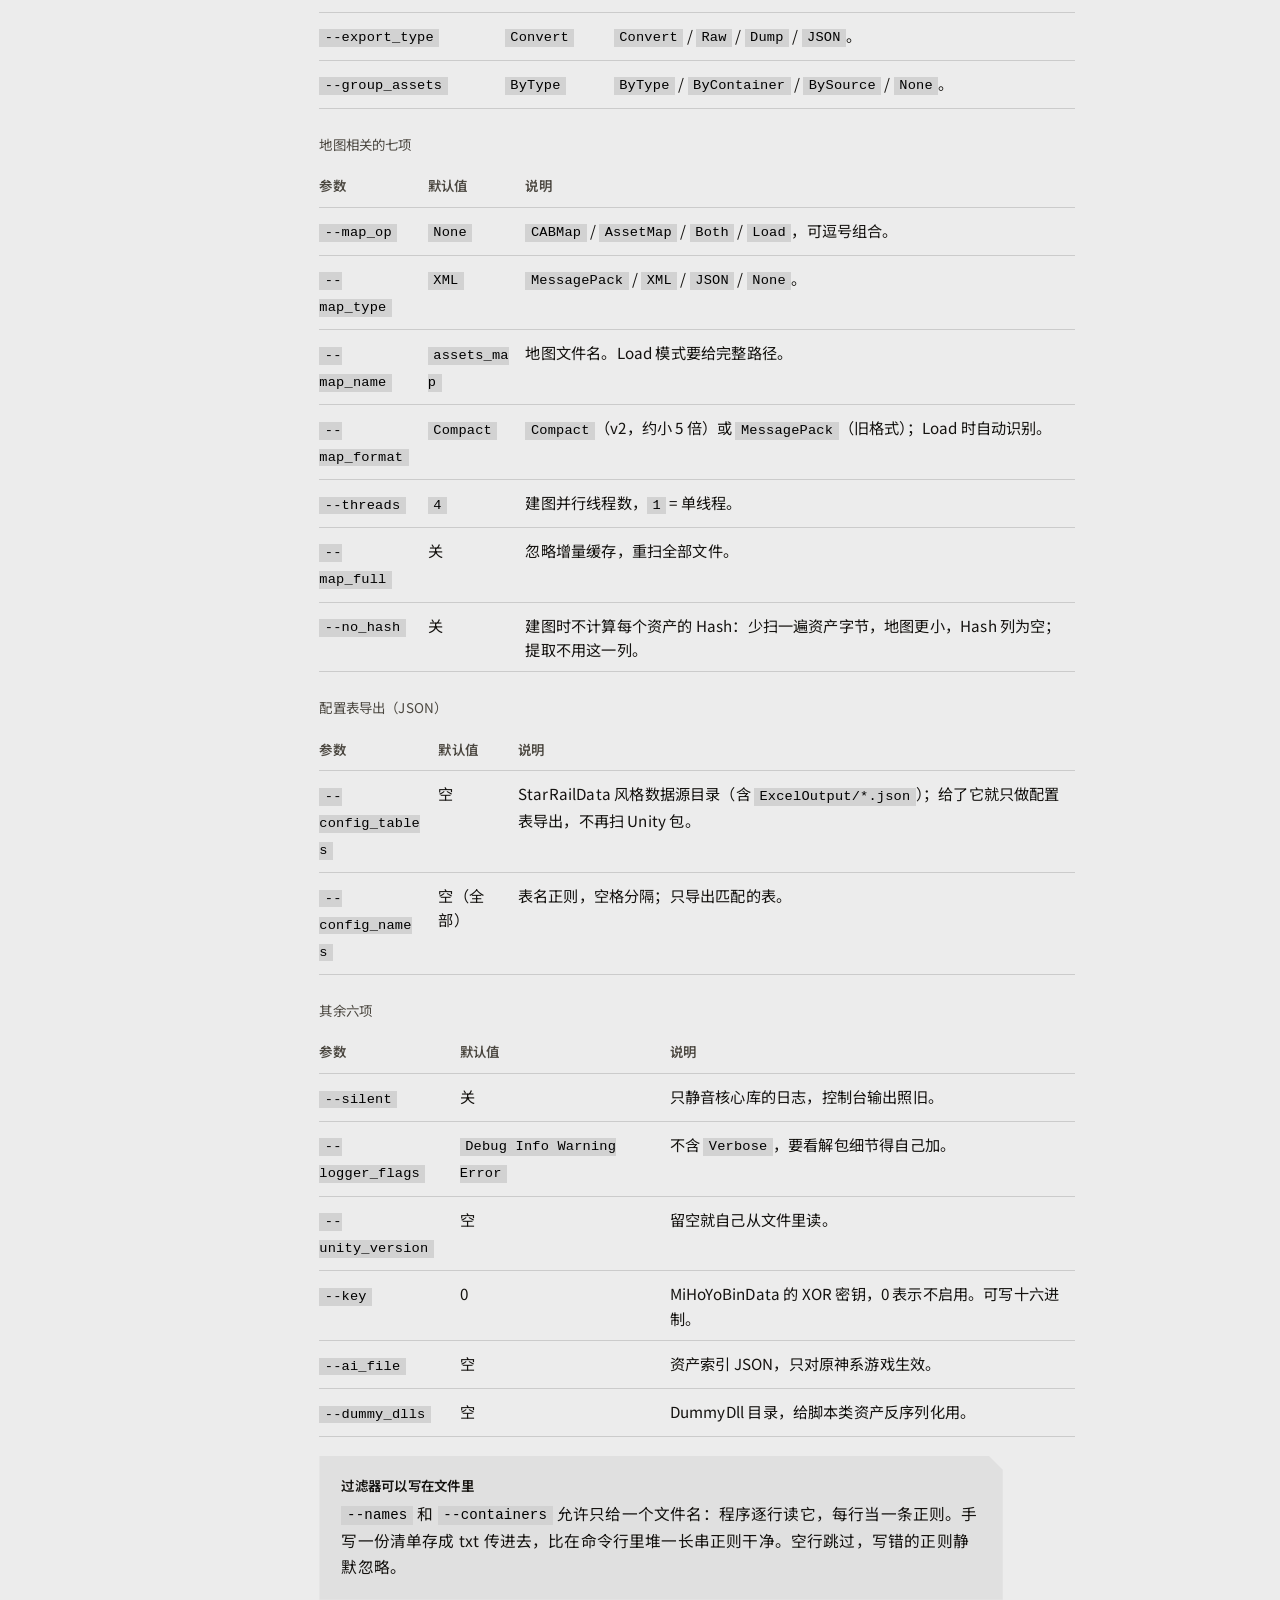
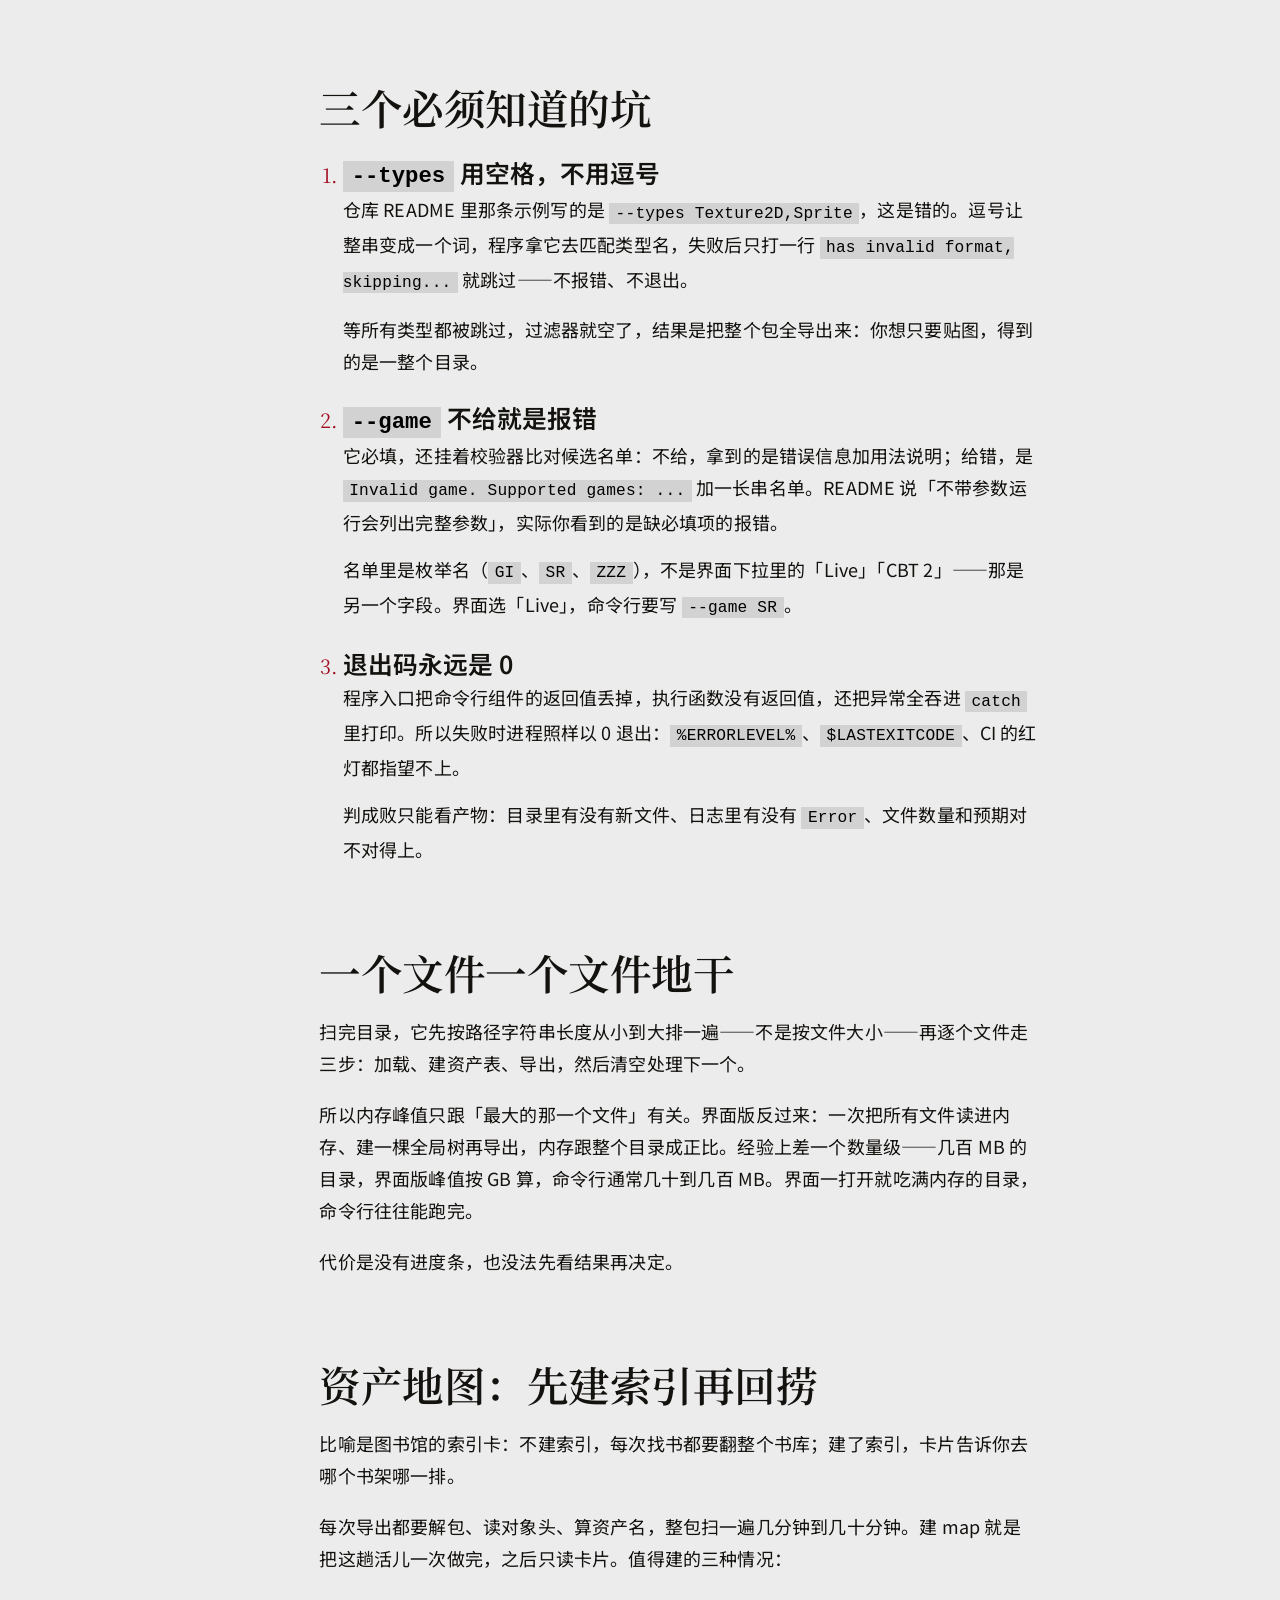
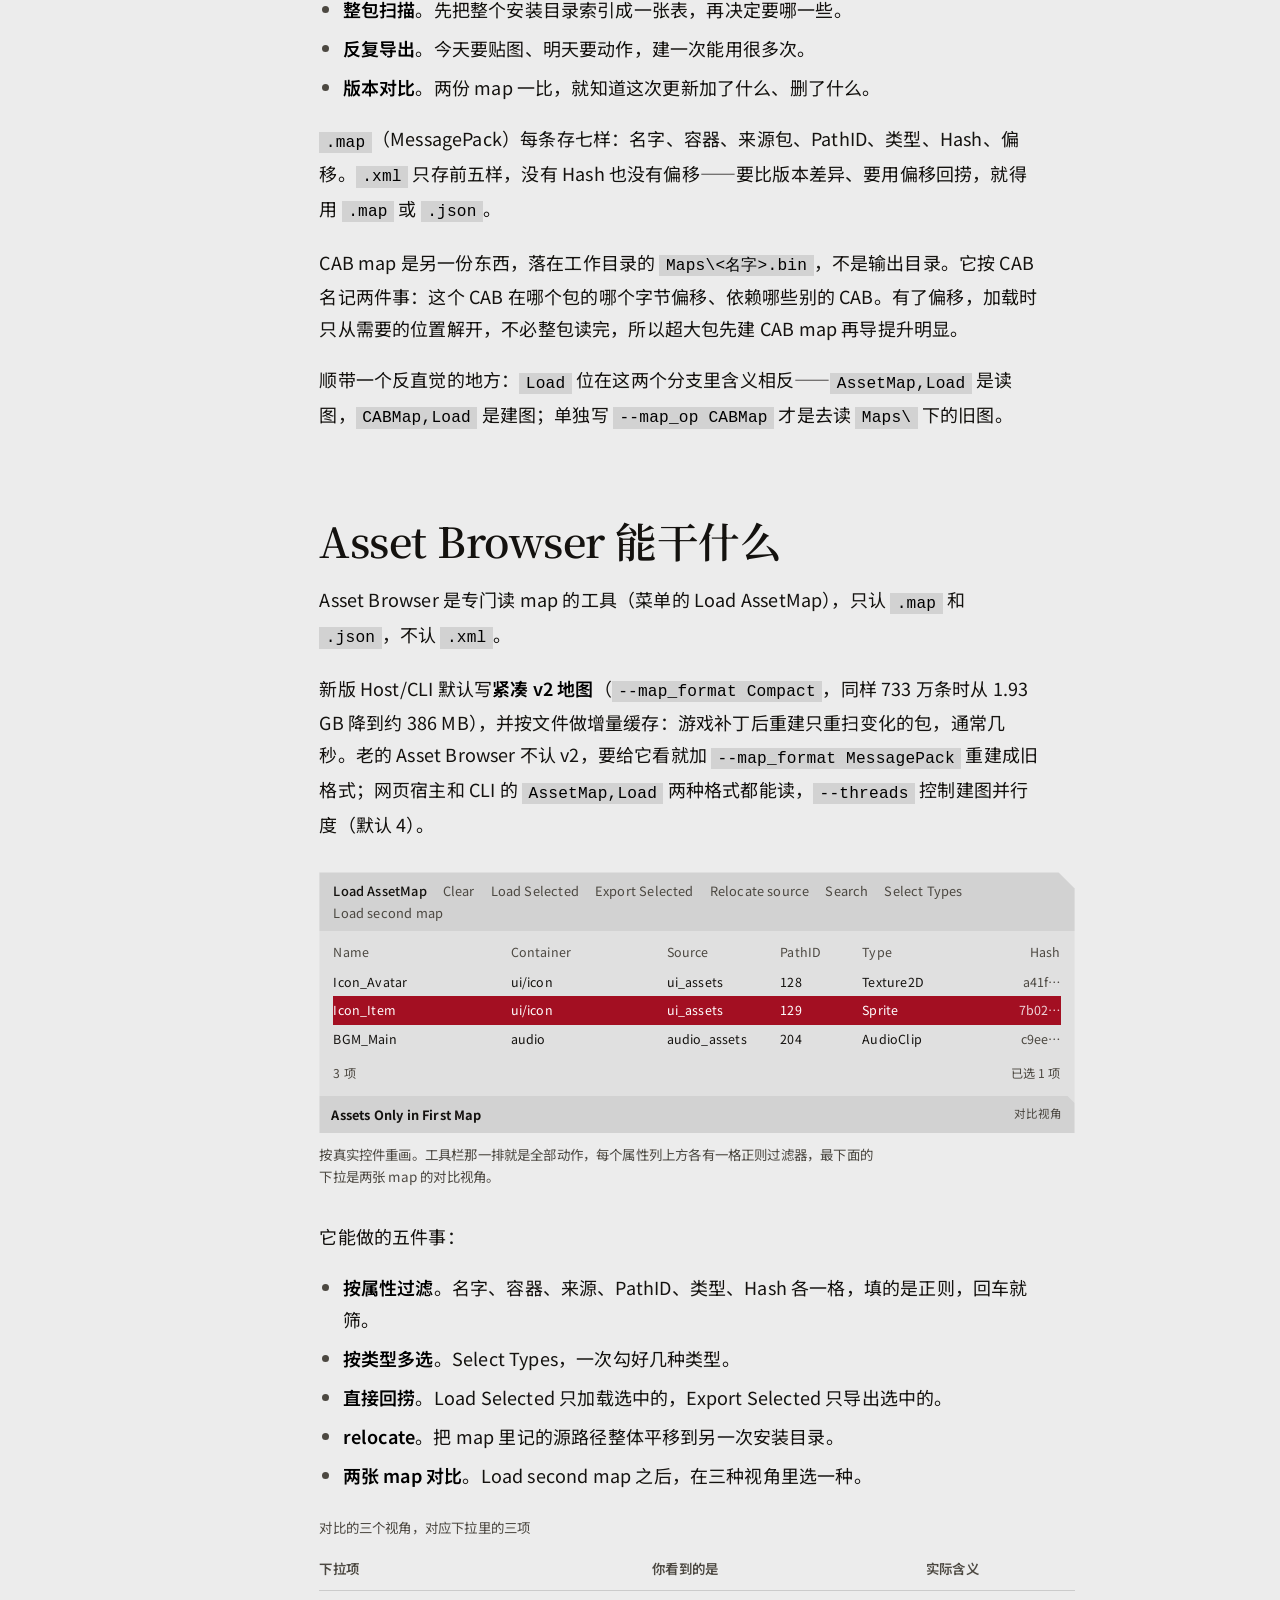
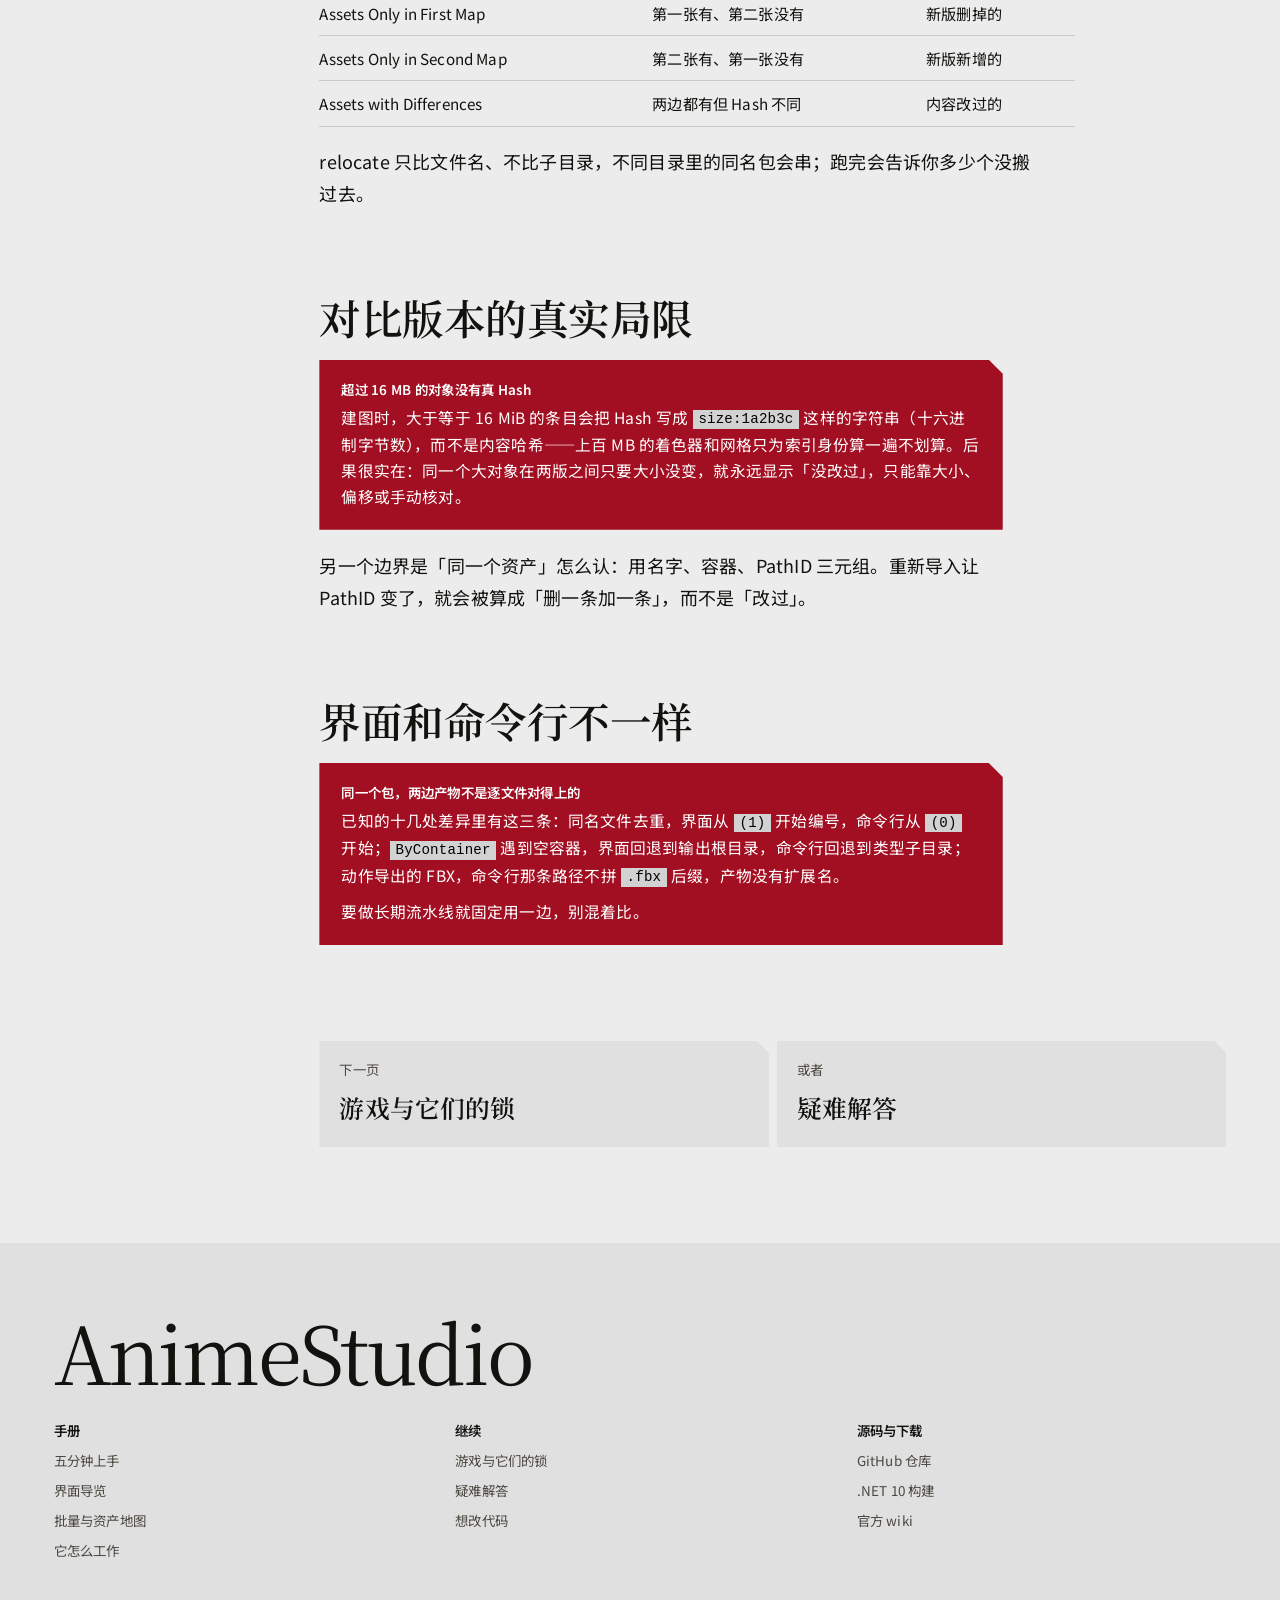
==== commit 3c3f0659: "feat(config): 配置表 JSON 导出（CLI + Host 预设） - 新增 ConfigTableExporter：扫描 StarRailData 风格的 ExcelOutput（或任" ====
--- a/docs/batch.html
+++ b/docs/batch.html
@@ -4,7 +4,7 @@
 <meta charset="utf-8">
 <meta name="viewport" content="width=device-width, initial-scale=1">
 <title>批量与资产地图 · AnimeStudio 说明书</title>
-<meta name="description" content="AnimeStudio 命令行批处理：17 个参数的真实默认值、三个必踩的坑、按文件流式处理的代价，以及资产地图与 Asset Browser 的用法和局限。">
+<meta name="description" content="AnimeStudio 命令行批处理：23 个参数的真实默认值、三个必踩的坑、按文件流式处理的代价，以及资产地图、配置表 JSON 导出与 Asset Browser 的用法和局限。">
 <link rel="preconnect" href="https://fonts.googleapis.com">
 <link rel="preconnect" href="https://fonts.gstatic.com" crossorigin>
 <link href="https://fonts.googleapis.com/css2?family=Noto+Sans+SC:wght@400;500;600&family=Noto+Serif+SC:wght@600&display=swap" rel="stylesheet">
@@ -69,7 +69,7 @@
         <p>本页内容</p>
         <a href="#when">什么时候该用命令行</a>
         <a href="#examples">三条能直接复制的命令</a>
-        <a href="#flags">17 个参数的默认值</a>
+        <a href="#flags">23 个参数的默认值</a>
         <a href="#pits">三个必须知道的坑</a>
         <a href="#stream">一个文件一个文件地干</a>
         <a href="#asset-map">资产地图：先建索引再回捞</a>
@@ -98,8 +98,11 @@
       <pre><code>AnimeStudio.CLI.exe "D:\Games\ZZZ" "D:\Out\zzz-ui" --game ZZZ --map_op AssetMap,Load --map_type MessagePack --map_name "D:\Maps\zzz\zzz-assets.map" --names "ui_.*" --types Sprite</code></pre>
       <p>这条读上一条的索引，只加载名字匹配 <code>ui_.*</code> 的精灵所在的包，再导出。<code>AssetMap,Load</code> 就是「用现成的 map」，所以 <code>--map_name</code> 要给带 <code>.map</code> 的完整路径。</p>
 
-      <h2 id="flags">21 个参数的默认值</h2>
-      <p>19 个 flag 加两个位置参数，默认值全在 <code>Components/CommandLine.cs</code> 里。</p>
+      <pre><code>AnimeStudio.CLI.exe "D:\Games\SR\StarRail_Data" "D:\Out\sr-config" --game SR --config_tables "D:\Data\TurnBasedGameData"</code></pre>
+      <p>把 StarRailData 风格的配置表（<code>ExcelOutput/*.json</code>：角色、技能、道具、关卡……）逐张导出为 JSON，写到 <code>D:\Out\sr-config\config\</code>，同时生成一份 <code>config.index.json</code>（表名、行数、字节数、来源目录）。数据源可以是包含 <code>ExcelOutput</code> 的仓库根目录，也可以直接指向 <code>ExcelOutput</code>；只导一部分表加 <code>--config_names "^Avatar.*"</code>。配置表来自游戏客户端的二进制设计数据、不在 Unity 包里，所以需要一份与当前游戏版本对应的数据源目录。</p>
+
+      <h2 id="flags">23 个参数的默认值</h2>
+      <p>21 个 flag 加两个位置参数，默认值全在 <code>Components/CommandLine.cs</code> 里。</p>
 
       <div class="table-wrap">
         <table>
@@ -156,6 +159,19 @@
             <tr><td><code>--threads</code></td><td><code>4</code></td><td>建图并行线程数，<code>1</code> = 单线程。</td></tr>
             <tr><td><code>--map_full</code></td><td>关</td><td>忽略增量缓存，重扫全部文件。</td></tr>
             <tr><td><code>--no_hash</code></td><td>关</td><td>建图时不计算每个资产的 Hash：少扫一遍资产字节，地图更小，Hash 列为空；提取不用这一列。</td></tr>
+          </tbody>
+        </table>
+      </div>
+
+      <div class="table-wrap">
+        <table>
+          <caption>配置表导出（JSON）</caption>
+          <thead>
+            <tr><th>参数</th><th>默认值</th><th>说明</th></tr>
+          </thead>
+          <tbody>
+            <tr><td><code>--config_tables</code></td><td>空</td><td>StarRailData 风格数据源目录（含 <code>ExcelOutput/*.json</code>）；给了它就只做配置表导出，不再扫 Unity 包。</td></tr>
+            <tr><td><code>--config_names</code></td><td>空（全部）</td><td>表名正则，空格分隔；只导出匹配的表。</td></tr>
           </tbody>
         </table>
       </div>
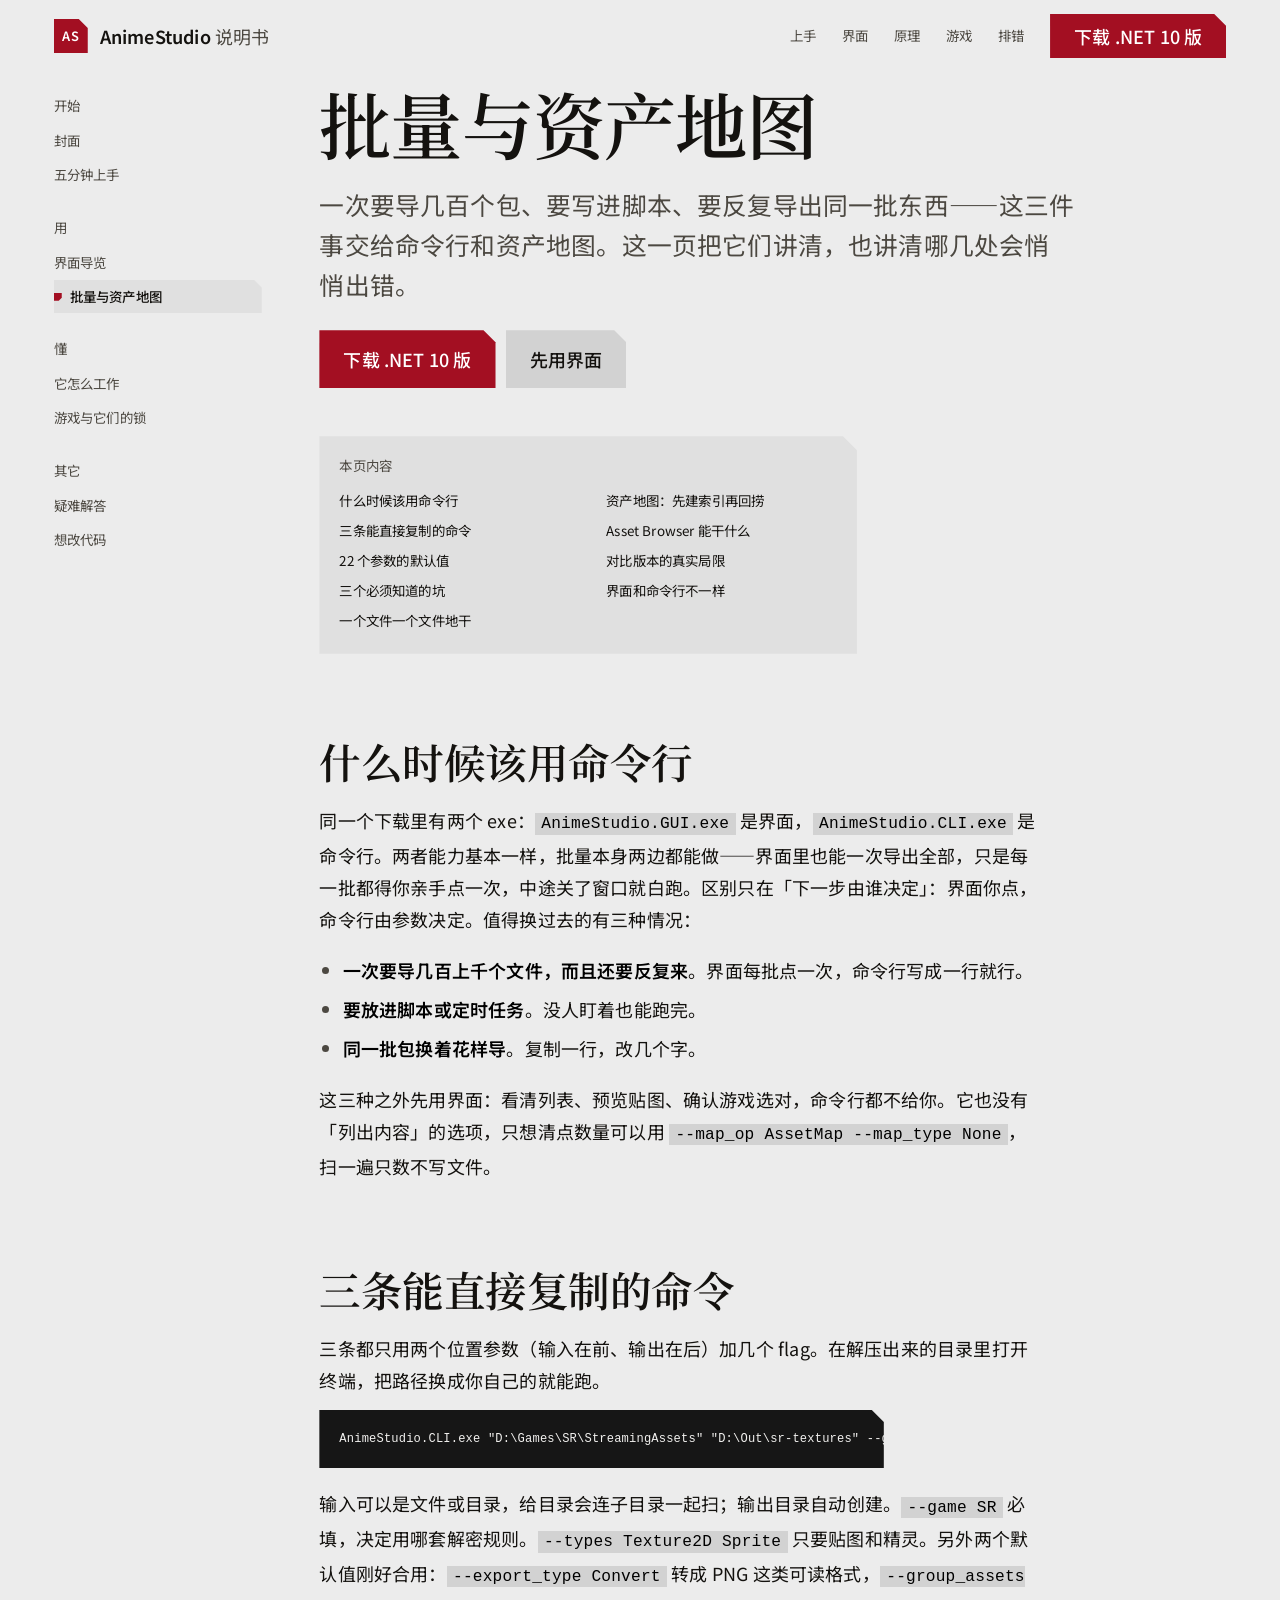
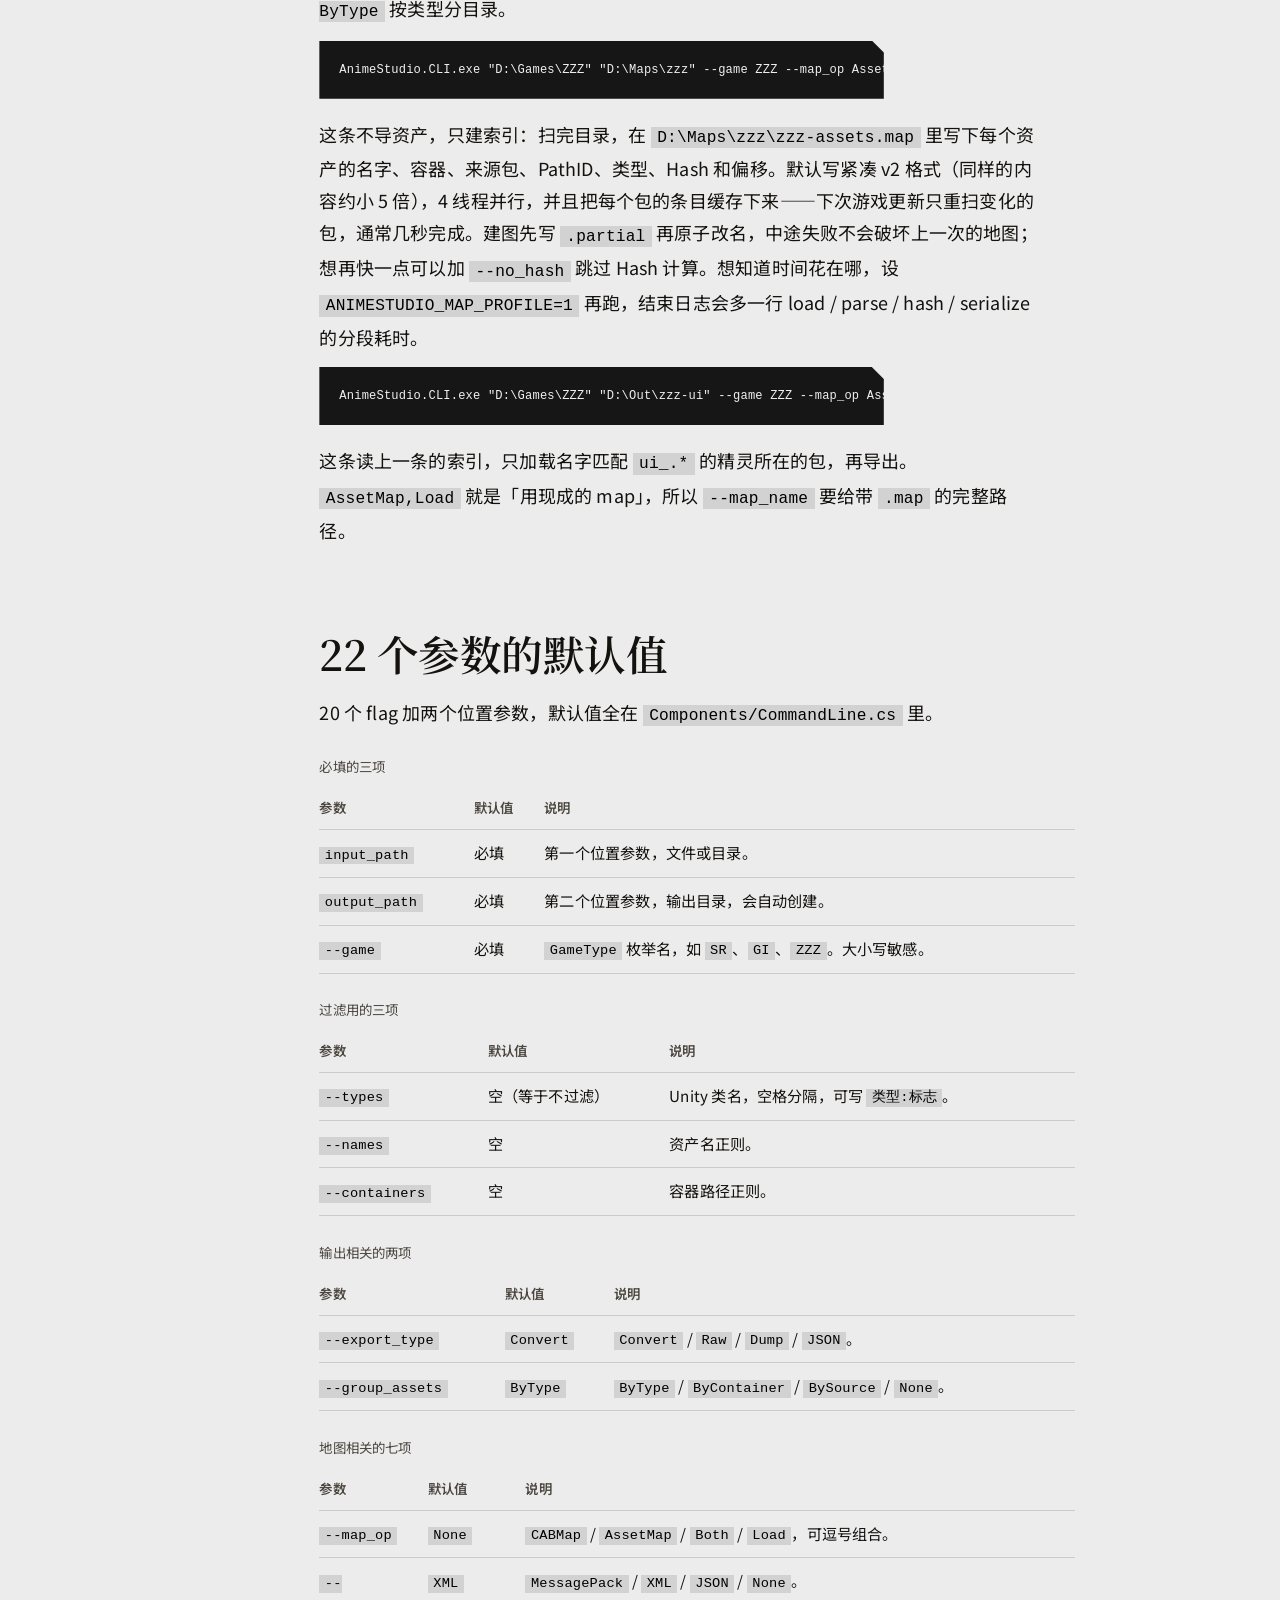
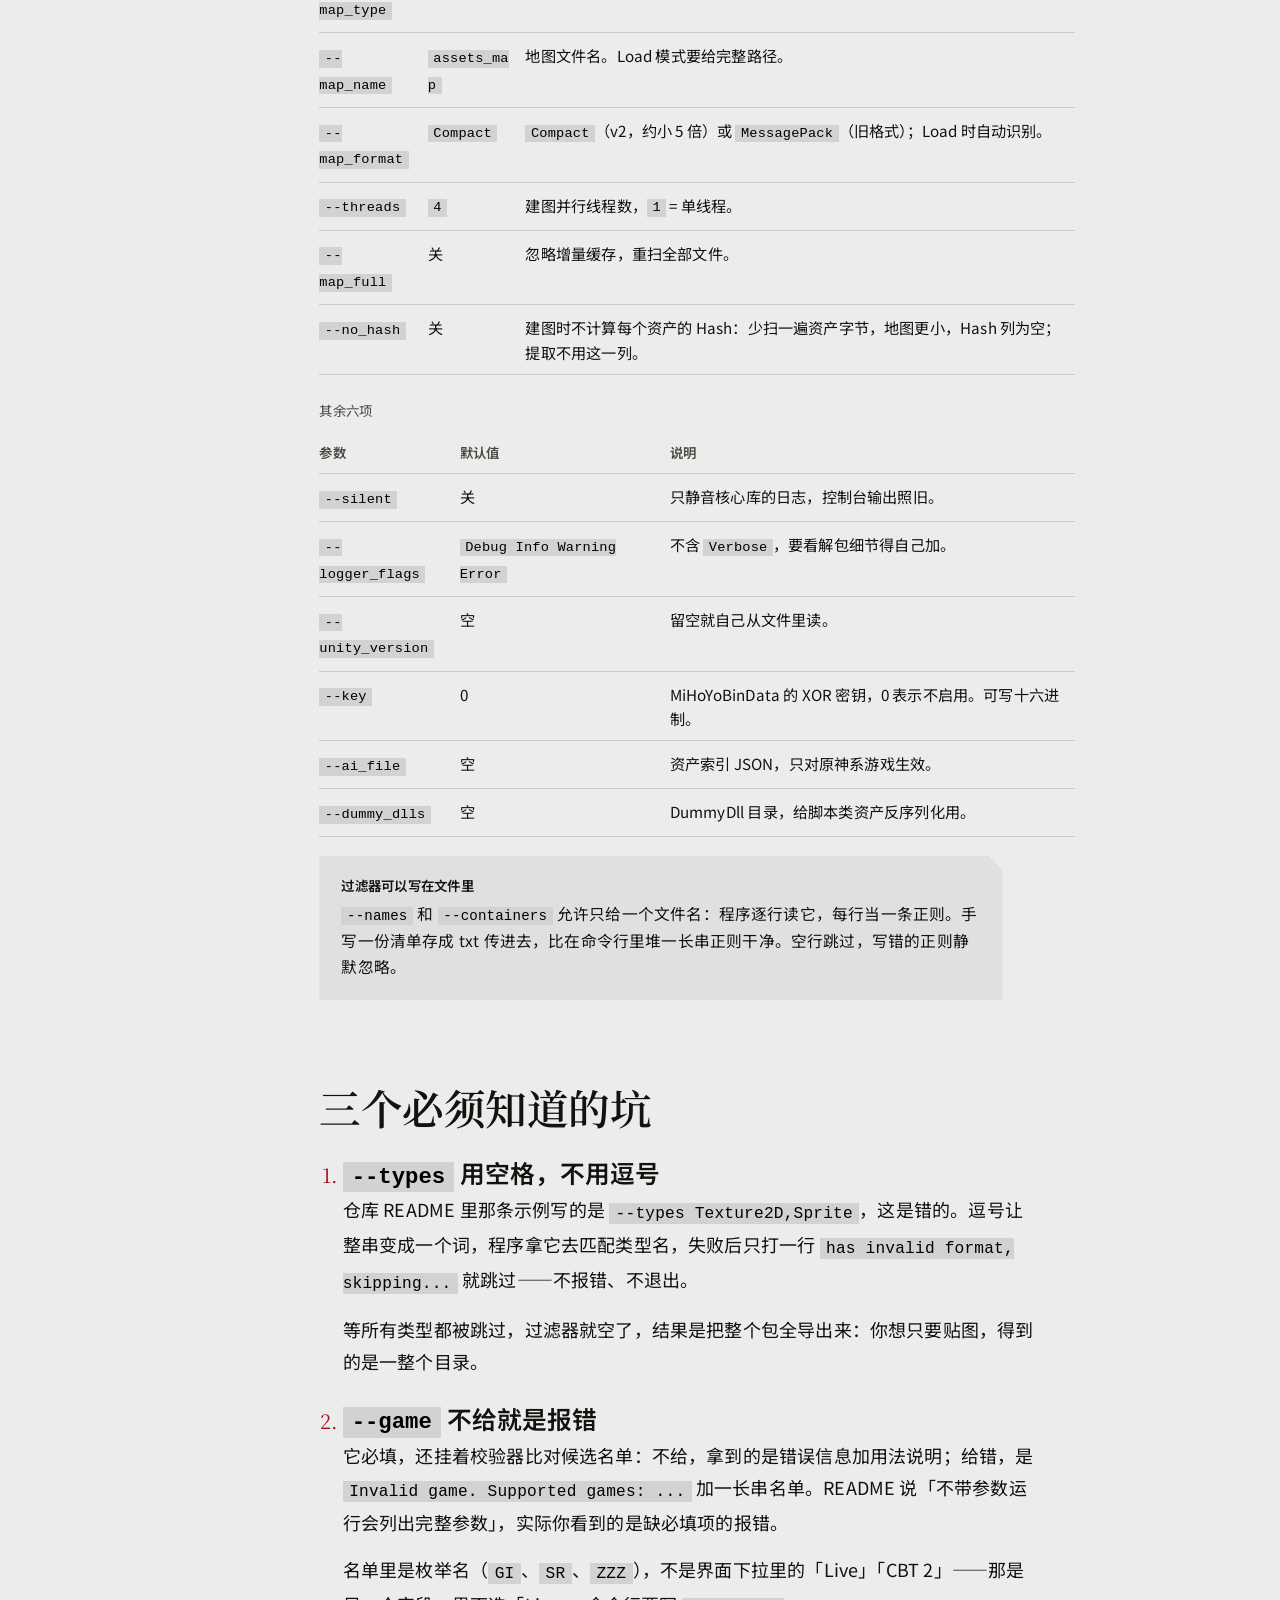
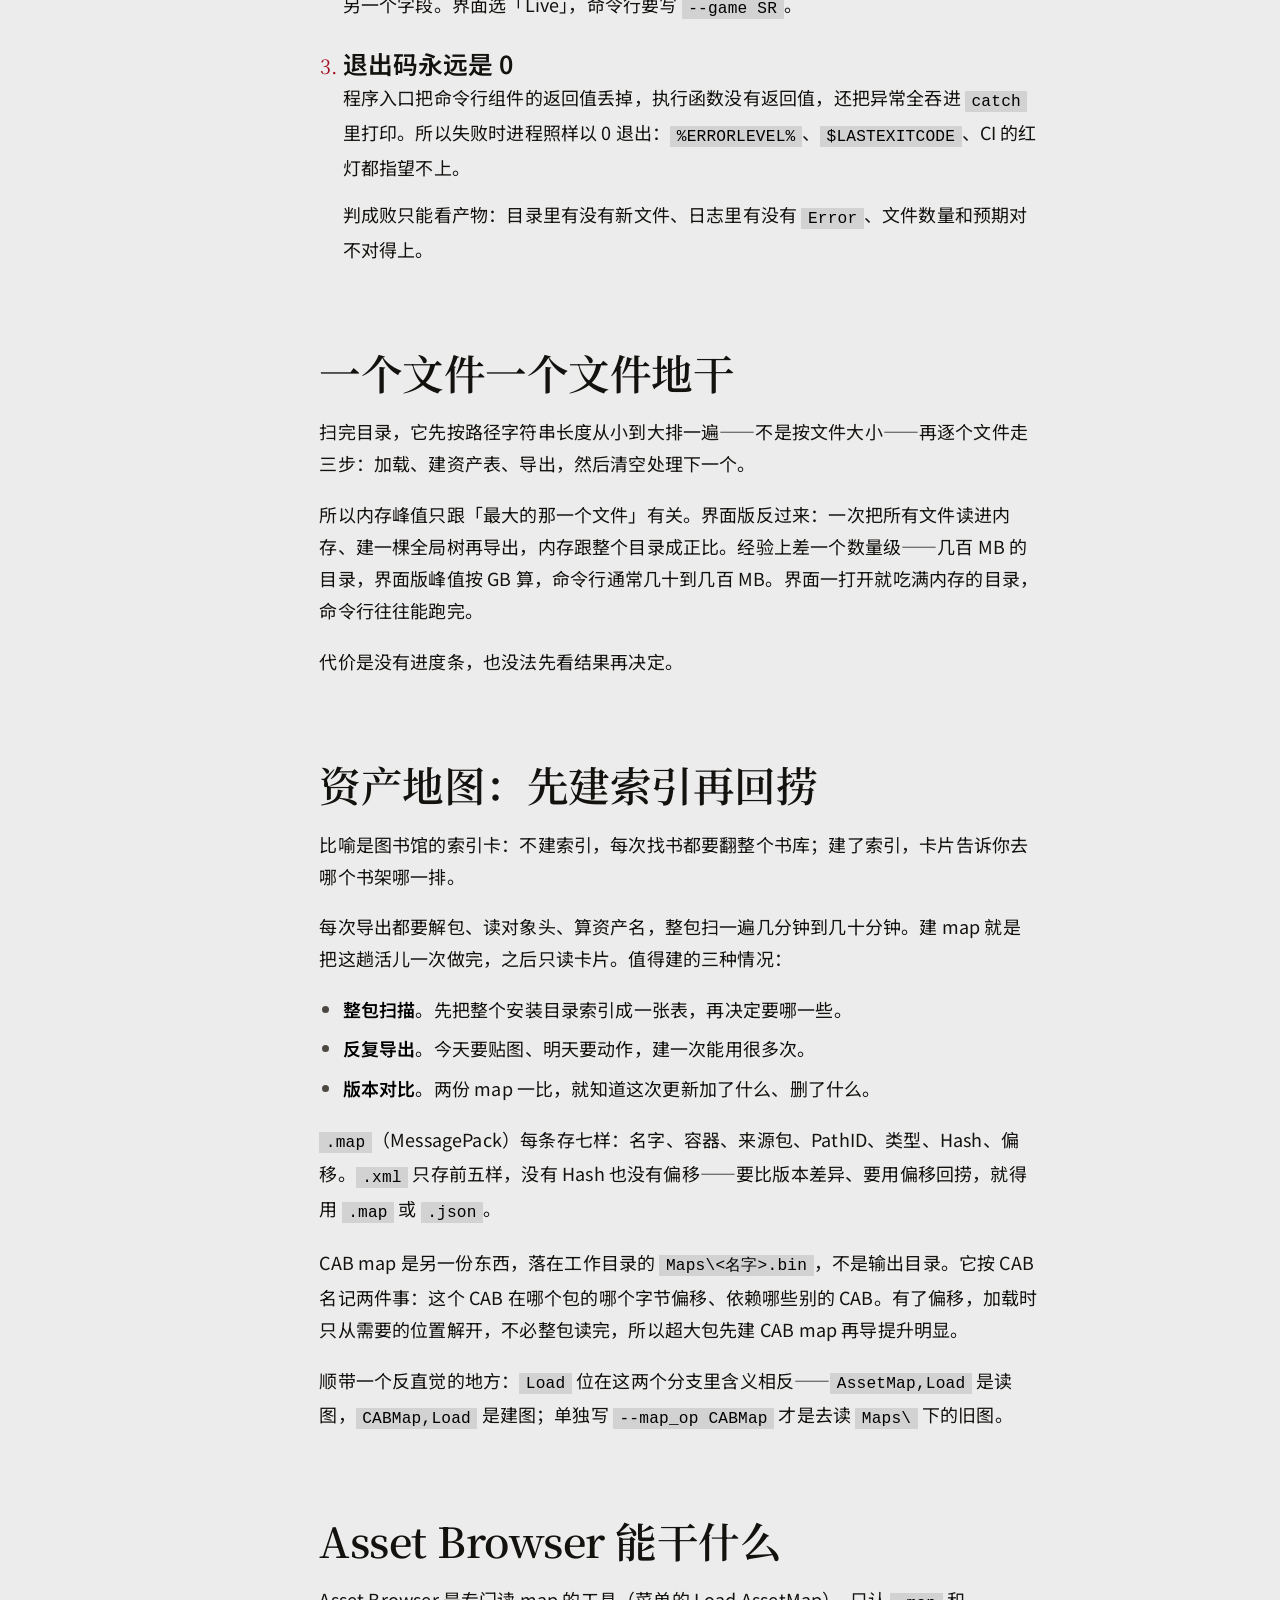
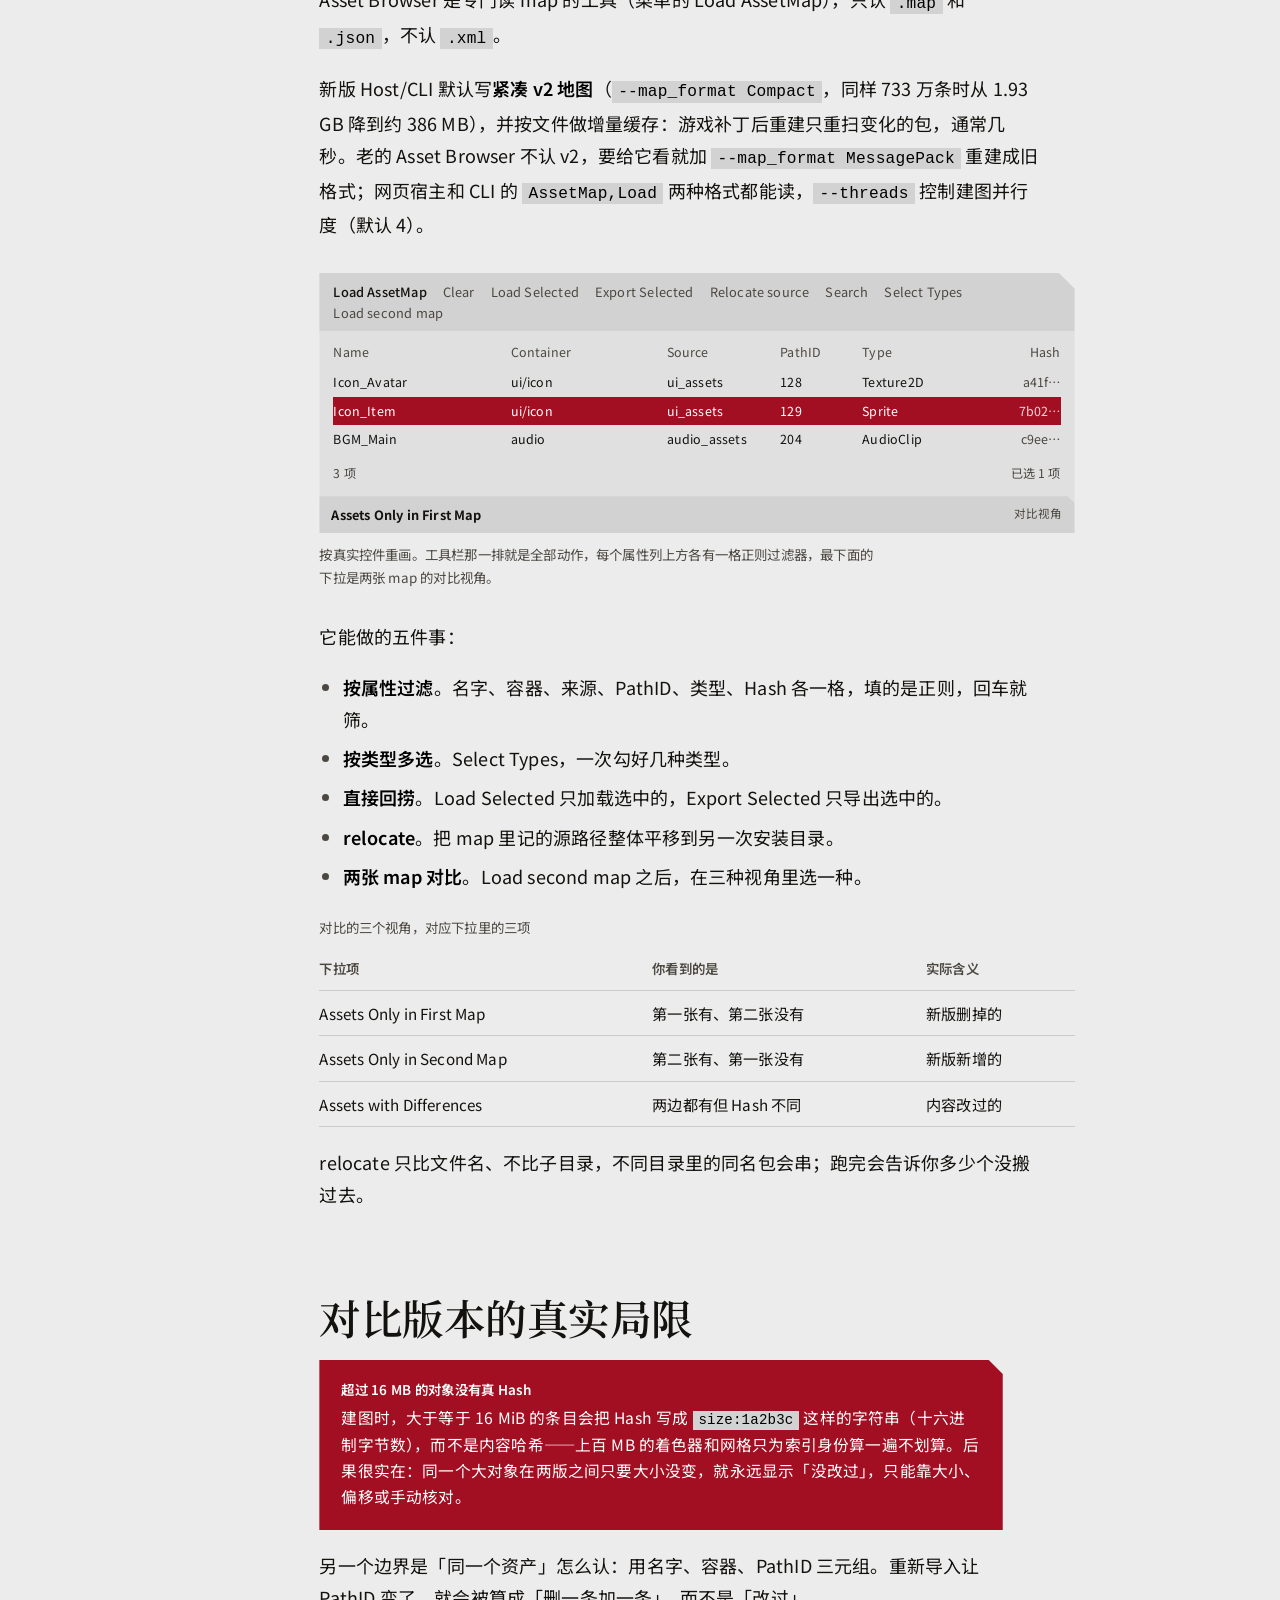
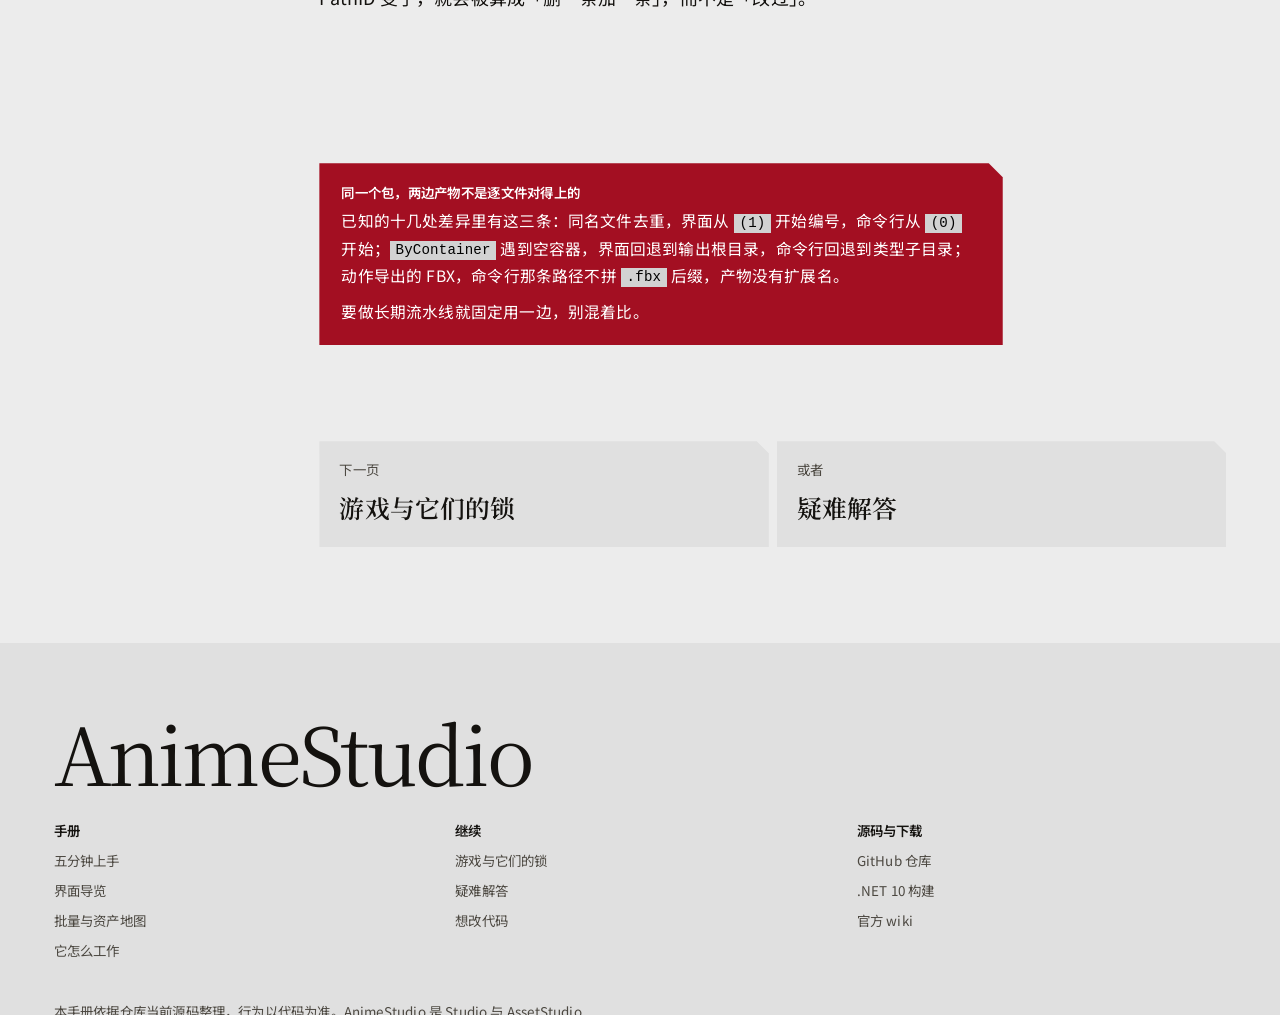
==== commit 519d1bf4: "refactor(scope): 移除文本与配置表提取，工具专注 UI 图片 - Host：删除文本表标签、搜索/语言/分页、CSV/JSON 导出与 text.query；删除配置表数据源设置、  " ====
--- a/docs/batch.html
+++ b/docs/batch.html
@@ -4,7 +4,7 @@
 <meta charset="utf-8">
 <meta name="viewport" content="width=device-width, initial-scale=1">
 <title>批量与资产地图 · AnimeStudio 说明书</title>
-<meta name="description" content="AnimeStudio 命令行批处理：23 个参数的真实默认值、三个必踩的坑、按文件流式处理的代价，以及资产地图、配置表 JSON 导出与 Asset Browser 的用法和局限。">
+<meta name="description" content="AnimeStudio 命令行批处理：22 个参数的真实默认值、三个必踩的坑、按文件流式处理的代价，以及资产地图与 Asset Browser 的用法和局限。">
 <link rel="preconnect" href="https://fonts.googleapis.com">
 <link rel="preconnect" href="https://fonts.gstatic.com" crossorigin>
 <link href="https://fonts.googleapis.com/css2?family=Noto+Sans+SC:wght@400;500;600&family=Noto+Serif+SC:wght@600&display=swap" rel="stylesheet">
@@ -69,7 +69,7 @@
         <p>本页内容</p>
         <a href="#when">什么时候该用命令行</a>
         <a href="#examples">三条能直接复制的命令</a>
-        <a href="#flags">23 个参数的默认值</a>
+        <a href="#flags">22 个参数的默认值</a>
         <a href="#pits">三个必须知道的坑</a>
         <a href="#stream">一个文件一个文件地干</a>
         <a href="#asset-map">资产地图：先建索引再回捞</a>
@@ -98,11 +98,8 @@
       <pre><code>AnimeStudio.CLI.exe "D:\Games\ZZZ" "D:\Out\zzz-ui" --game ZZZ --map_op AssetMap,Load --map_type MessagePack --map_name "D:\Maps\zzz\zzz-assets.map" --names "ui_.*" --types Sprite</code></pre>
       <p>这条读上一条的索引，只加载名字匹配 <code>ui_.*</code> 的精灵所在的包，再导出。<code>AssetMap,Load</code> 就是「用现成的 map」，所以 <code>--map_name</code> 要给带 <code>.map</code> 的完整路径。</p>
 
-      <pre><code>AnimeStudio.CLI.exe "D:\Games\SR\StarRail_Data" "D:\Out\sr-config" --game SR --config_tables "D:\Data\TurnBasedGameData"</code></pre>
-      <p>把 StarRailData 风格的配置表（<code>ExcelOutput/*.json</code>：角色、技能、道具、关卡……）逐张导出为 JSON，写到 <code>D:\Out\sr-config\config\</code>，同时生成一份 <code>config.index.json</code>（表名、行数、字节数、来源目录）。数据源可以是包含 <code>ExcelOutput</code> 的仓库根目录，也可以直接指向 <code>ExcelOutput</code>；只导一部分表加 <code>--config_names "^Avatar.*"</code>。配置表来自游戏客户端的二进制设计数据、不在 Unity 包里，所以需要一份与当前游戏版本对应的数据源目录。</p>
-
-      <h2 id="flags">23 个参数的默认值</h2>
-      <p>21 个 flag 加两个位置参数，默认值全在 <code>Components/CommandLine.cs</code> 里。</p>
+      <h2 id="flags">22 个参数的默认值</h2>
+      <p>20 个 flag 加两个位置参数，默认值全在 <code>Components/CommandLine.cs</code> 里。</p>
 
       <div class="table-wrap">
         <table>
@@ -159,19 +156,6 @@
             <tr><td><code>--threads</code></td><td><code>4</code></td><td>建图并行线程数，<code>1</code> = 单线程。</td></tr>
             <tr><td><code>--map_full</code></td><td>关</td><td>忽略增量缓存，重扫全部文件。</td></tr>
             <tr><td><code>--no_hash</code></td><td>关</td><td>建图时不计算每个资产的 Hash：少扫一遍资产字节，地图更小，Hash 列为空；提取不用这一列。</td></tr>
-          </tbody>
-        </table>
-      </div>
-
-      <div class="table-wrap">
-        <table>
-          <caption>配置表导出（JSON）</caption>
-          <thead>
-            <tr><th>参数</th><th>默认值</th><th>说明</th></tr>
-          </thead>
-          <tbody>
-            <tr><td><code>--config_tables</code></td><td>空</td><td>StarRailData 风格数据源目录（含 <code>ExcelOutput/*.json</code>）；给了它就只做配置表导出，不再扫 Unity 包。</td></tr>
-            <tr><td><code>--config_names</code></td><td>空（全部）</td><td>表名正则，空格分隔；只导出匹配的表。</td></tr>
           </tbody>
         </table>
       </div>
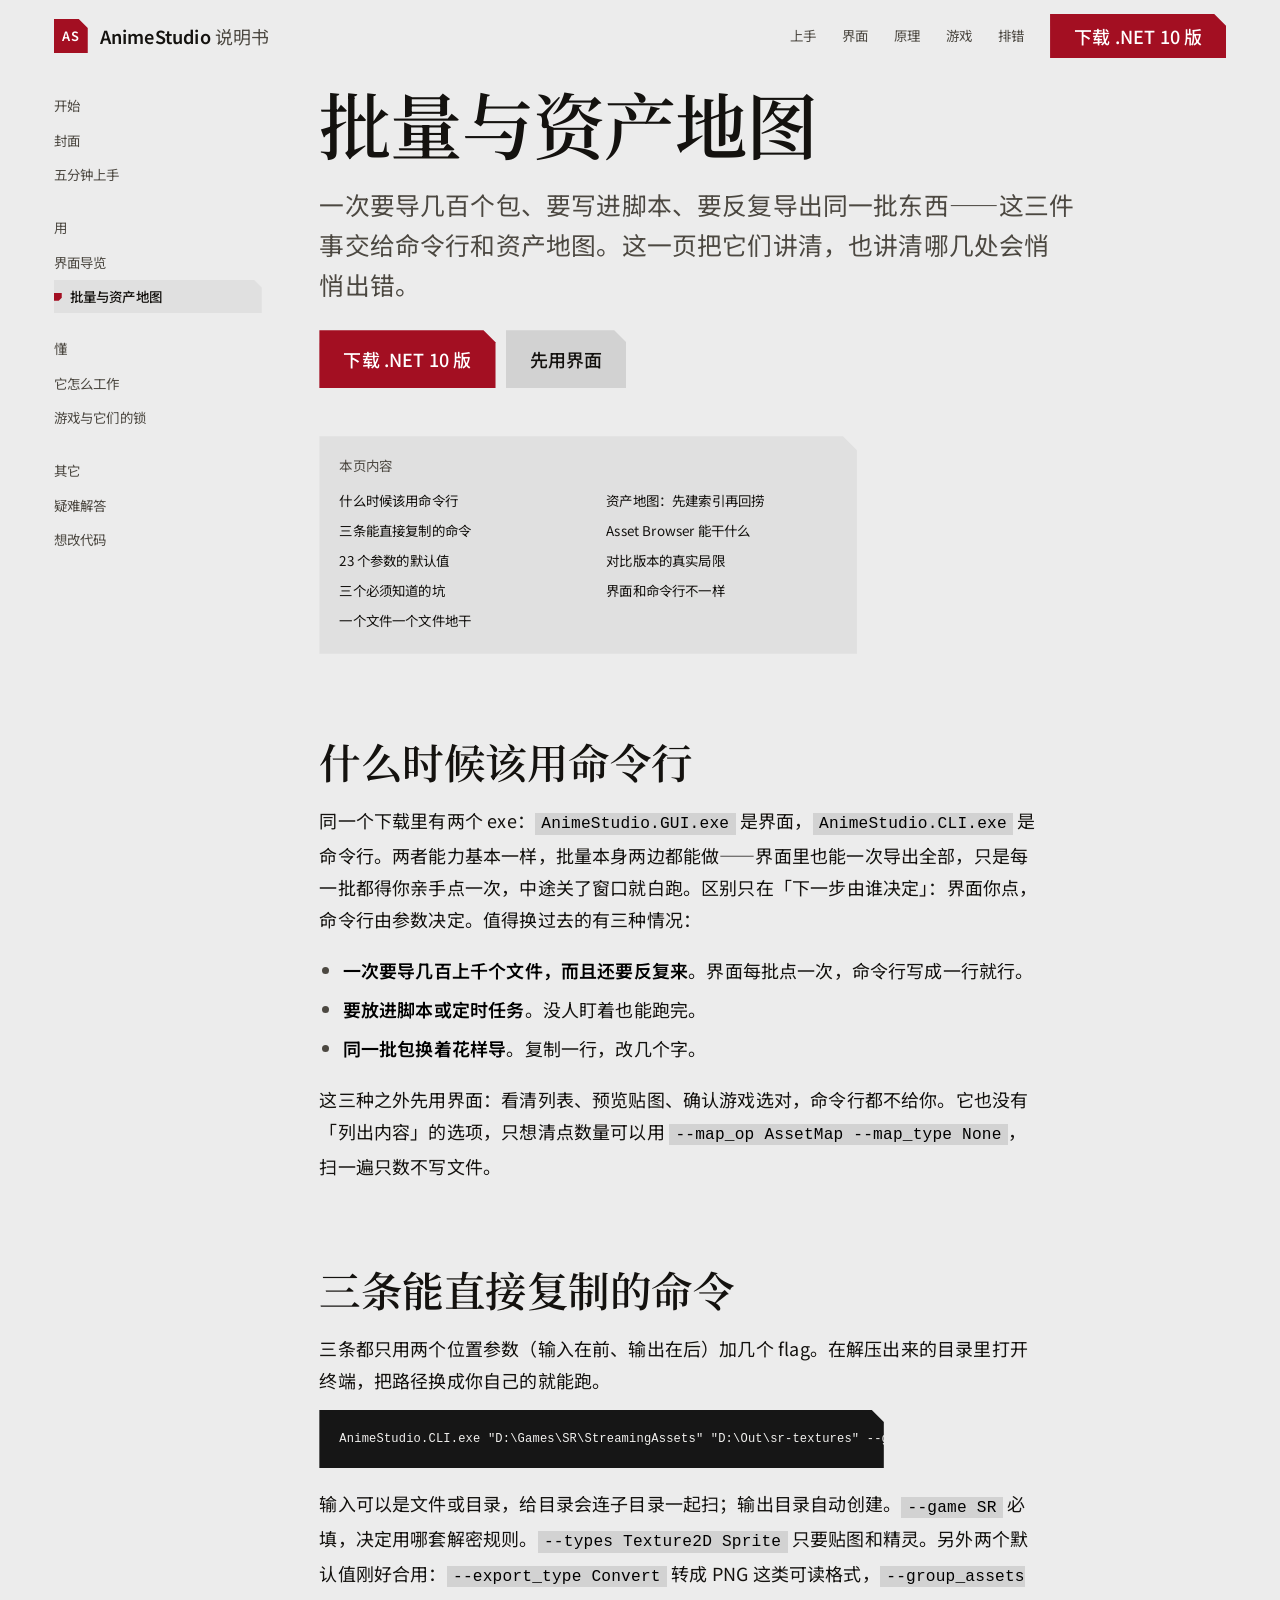
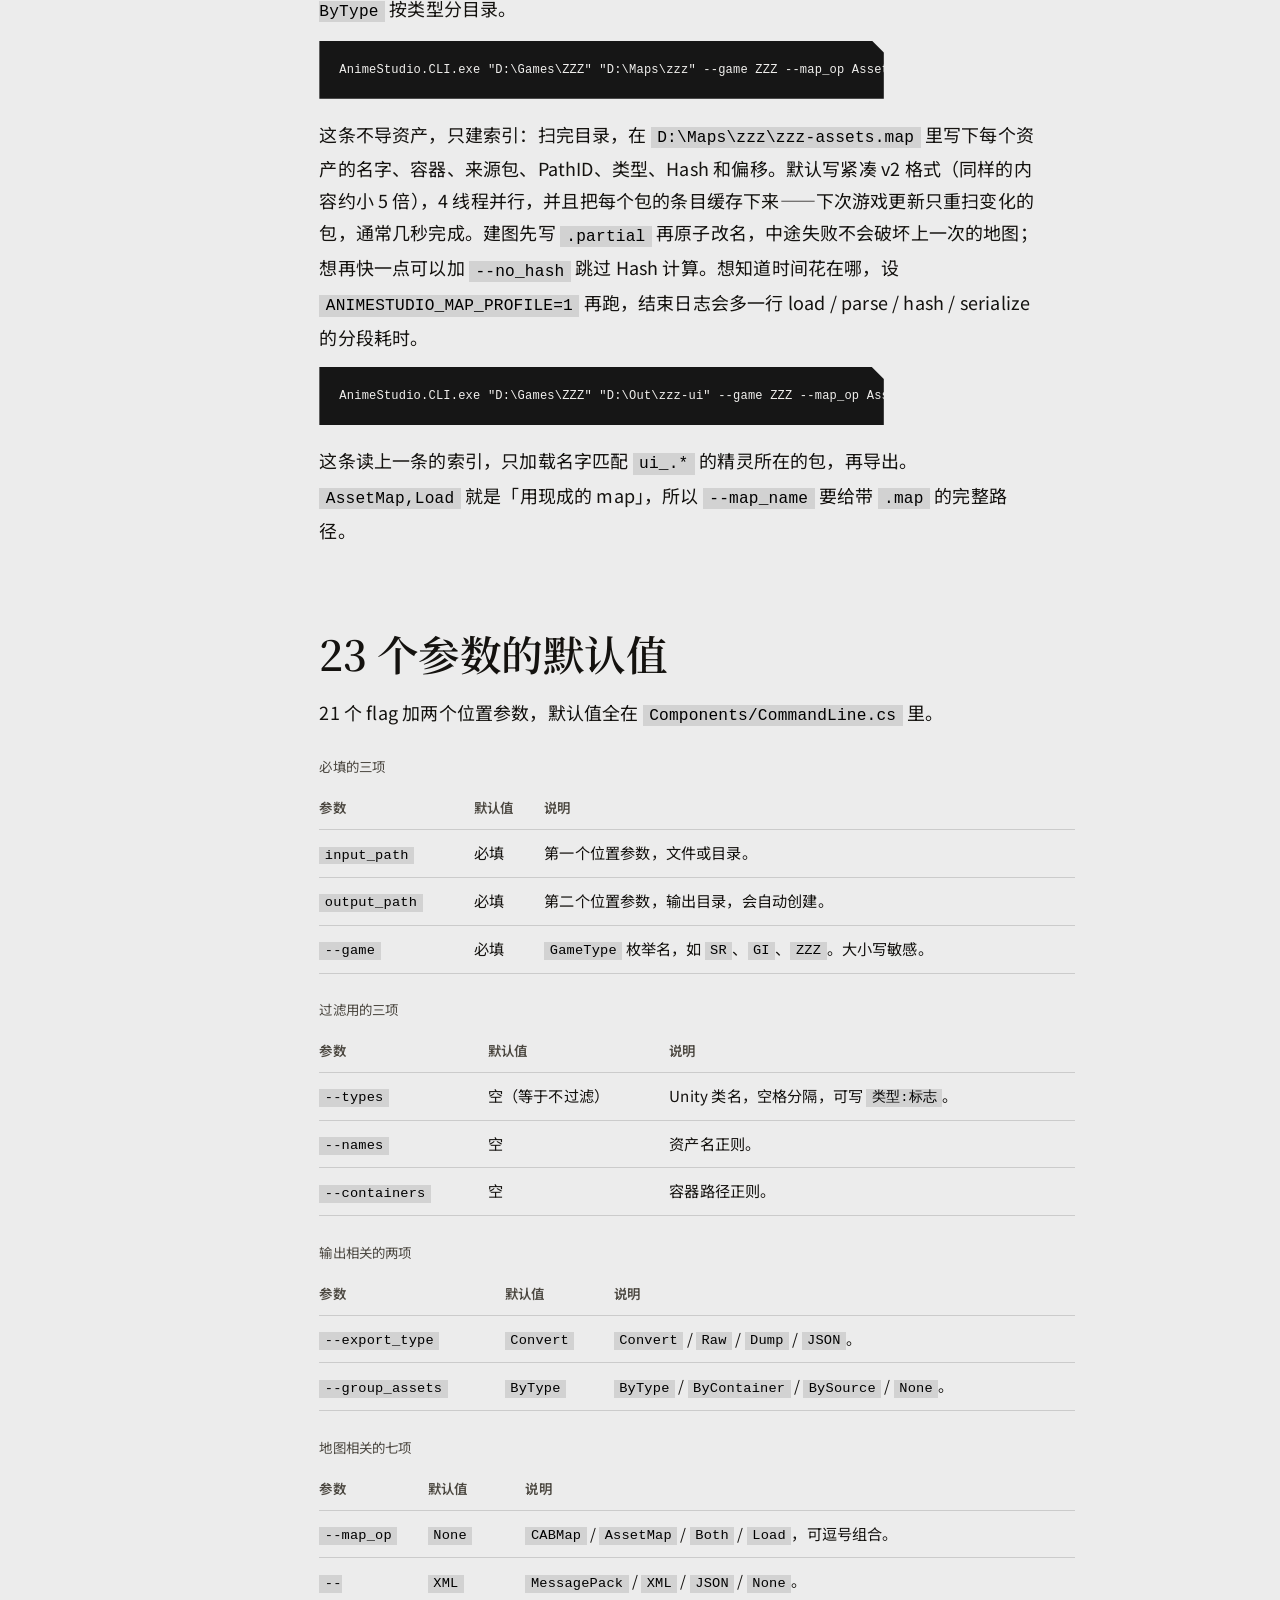
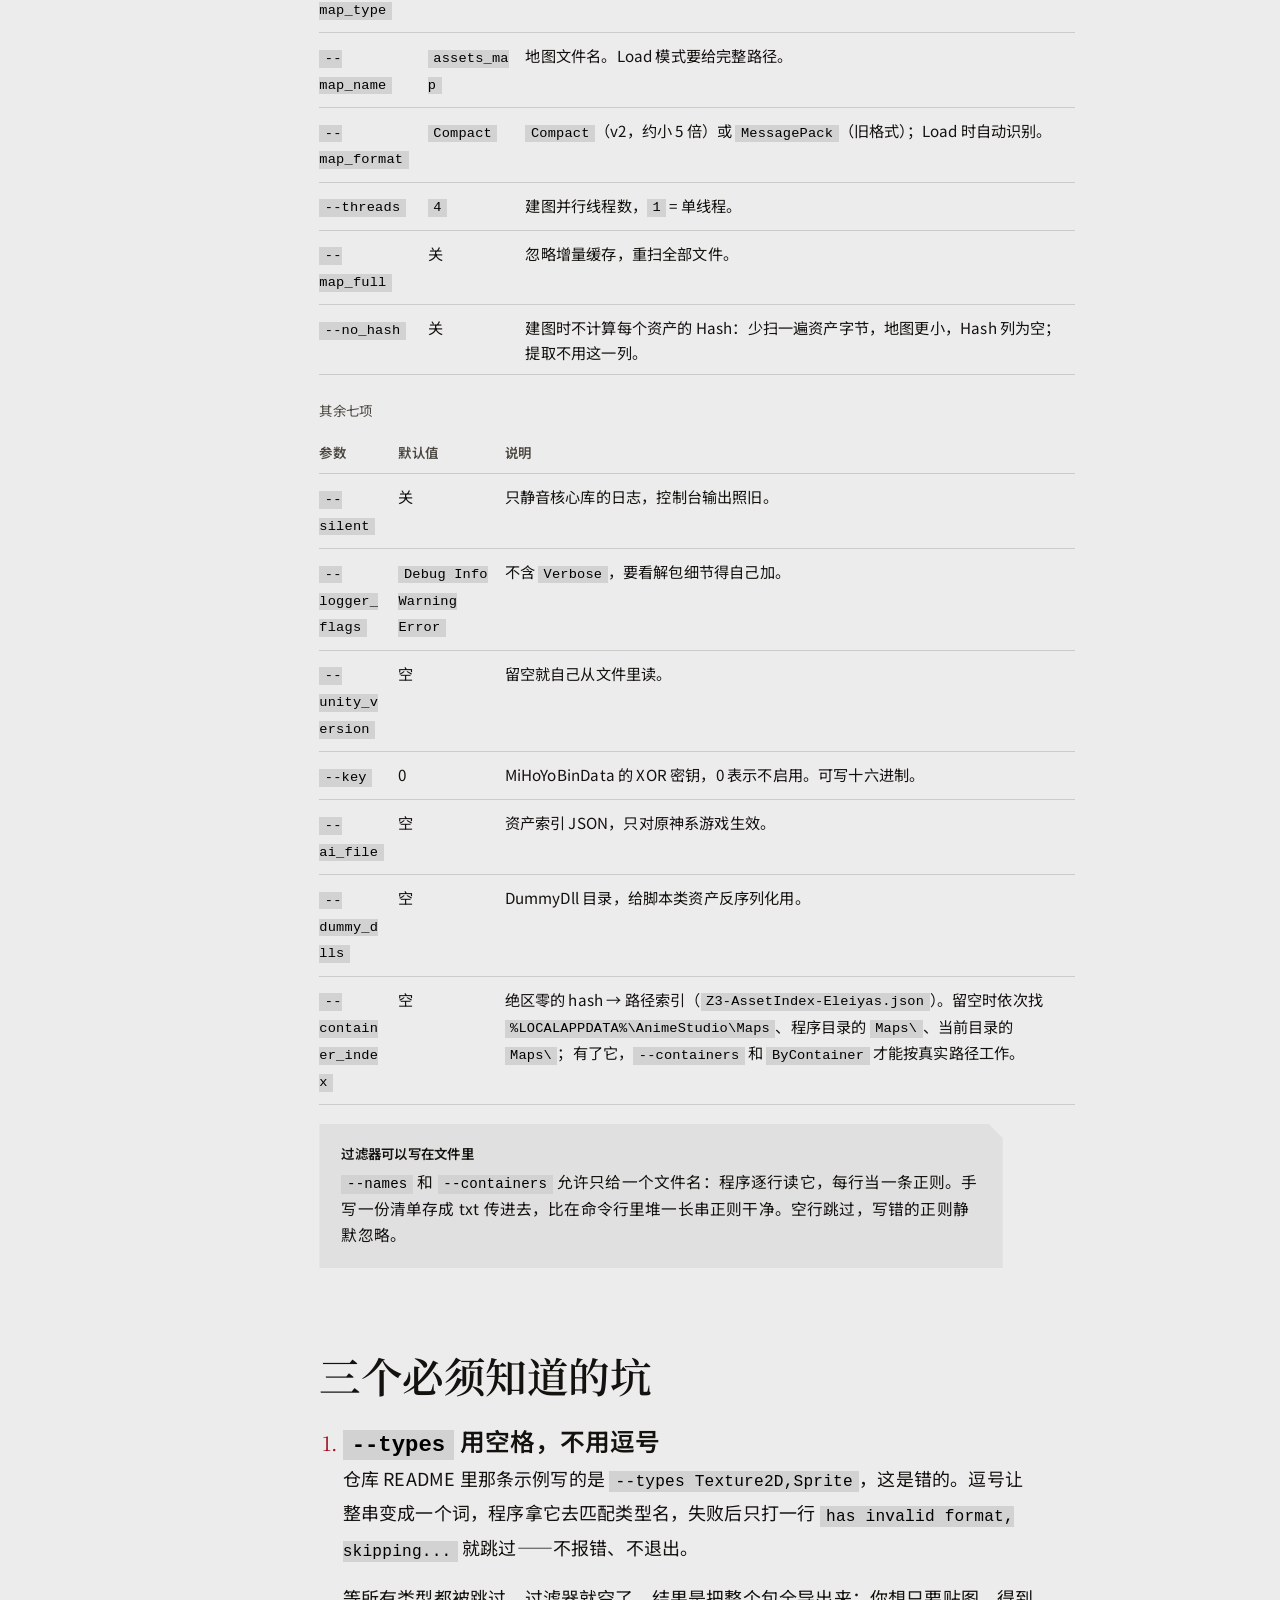
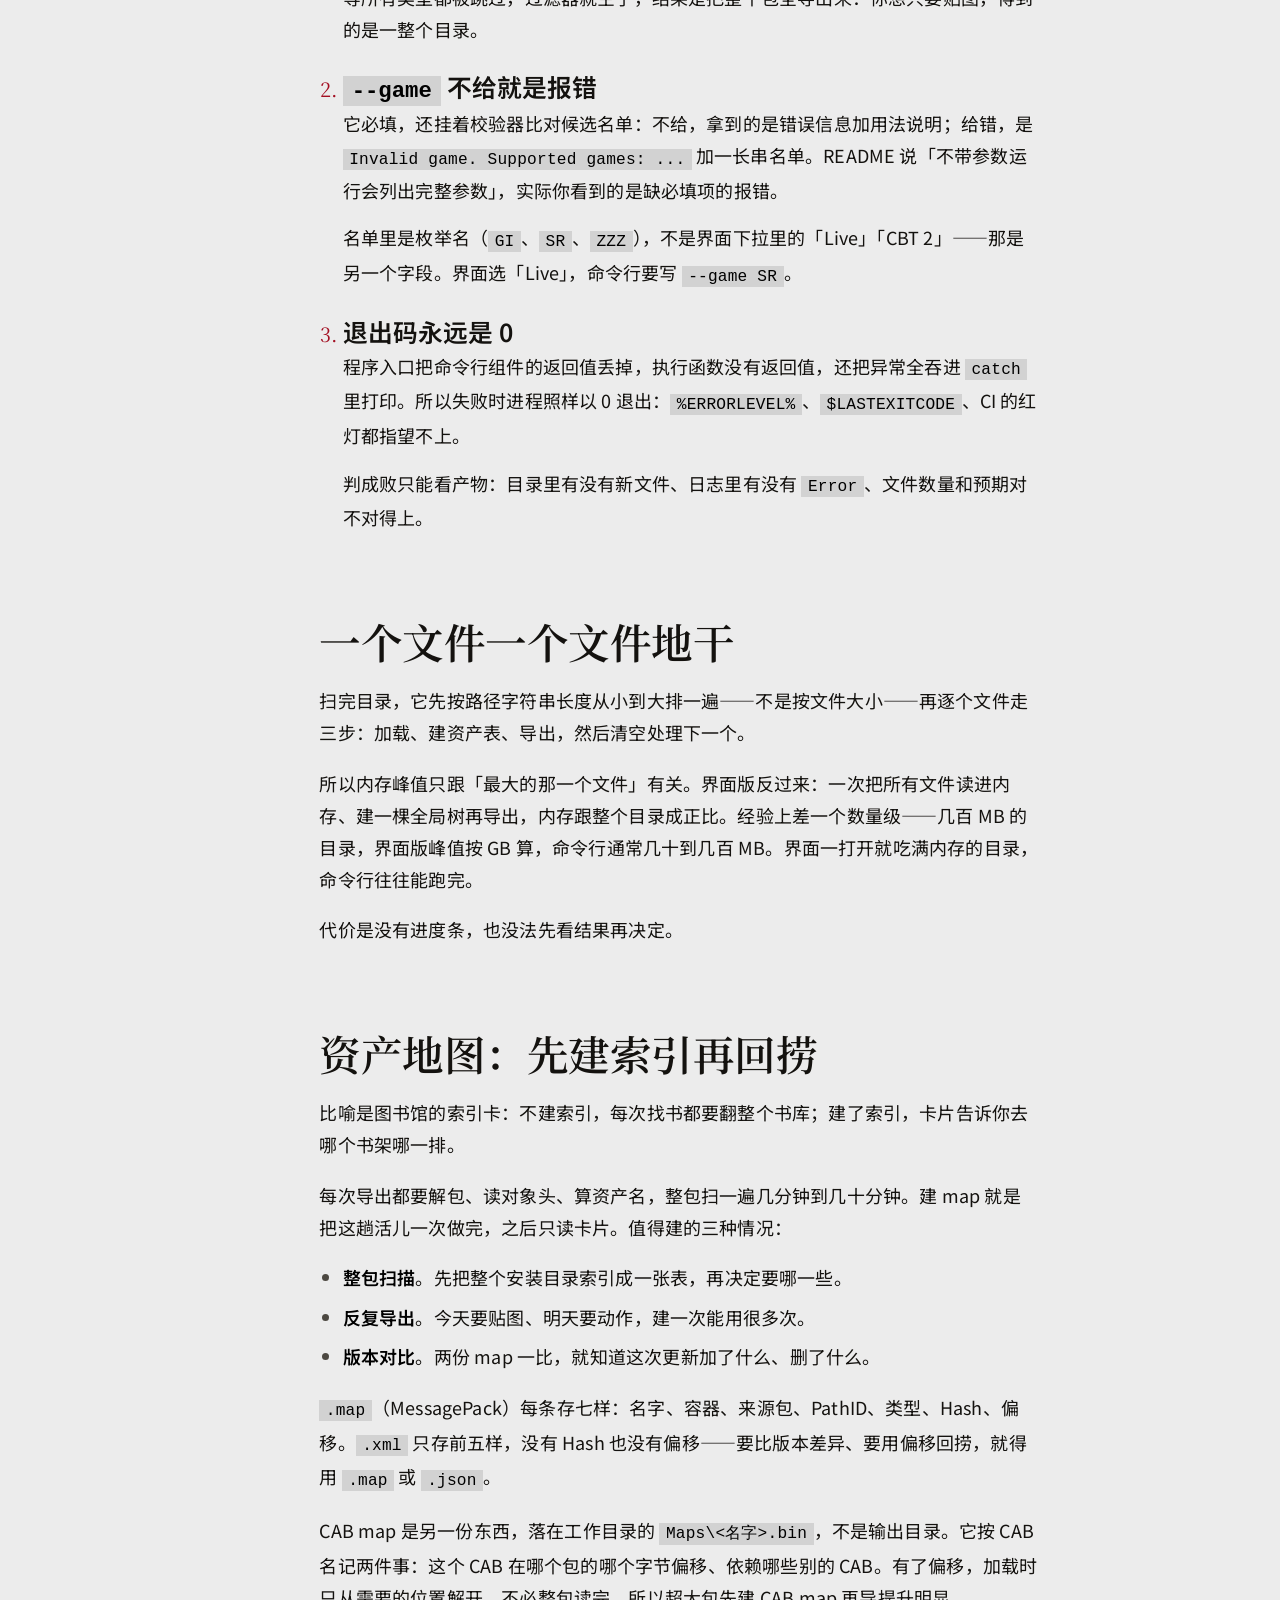
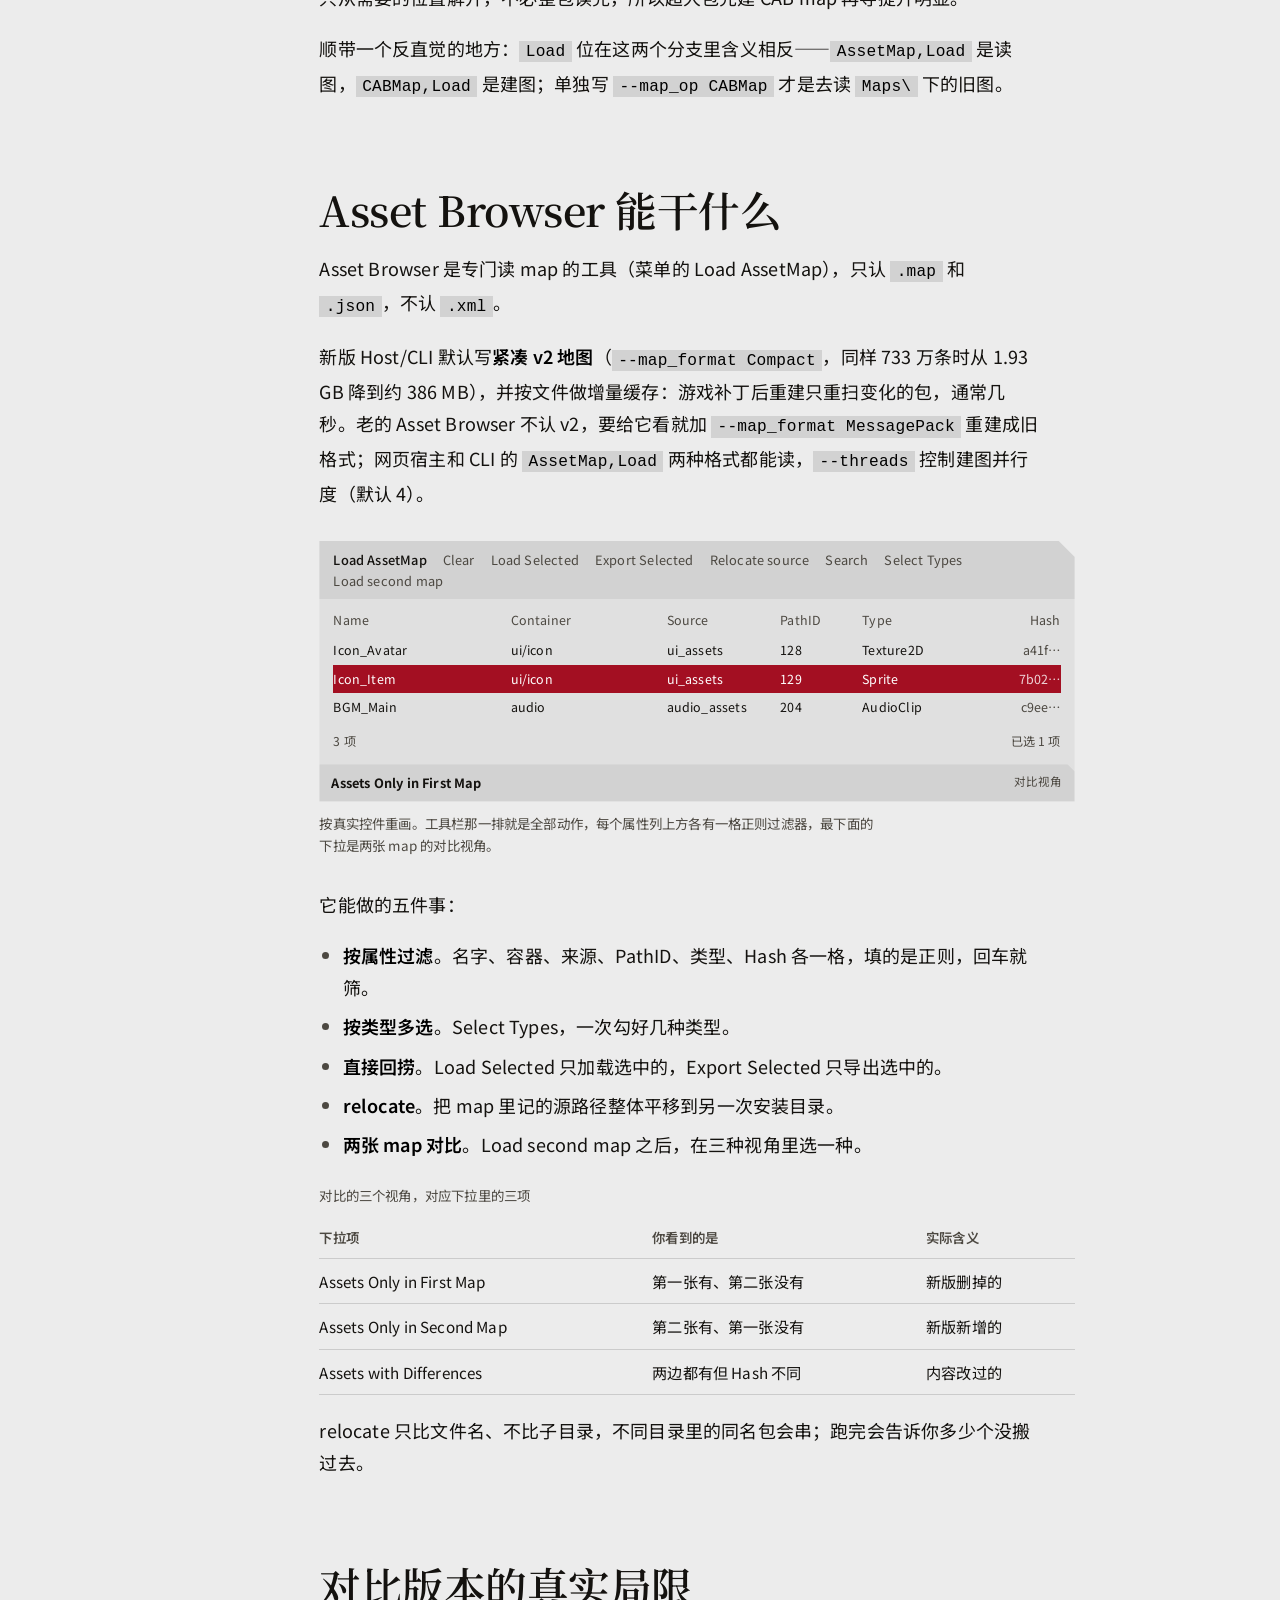
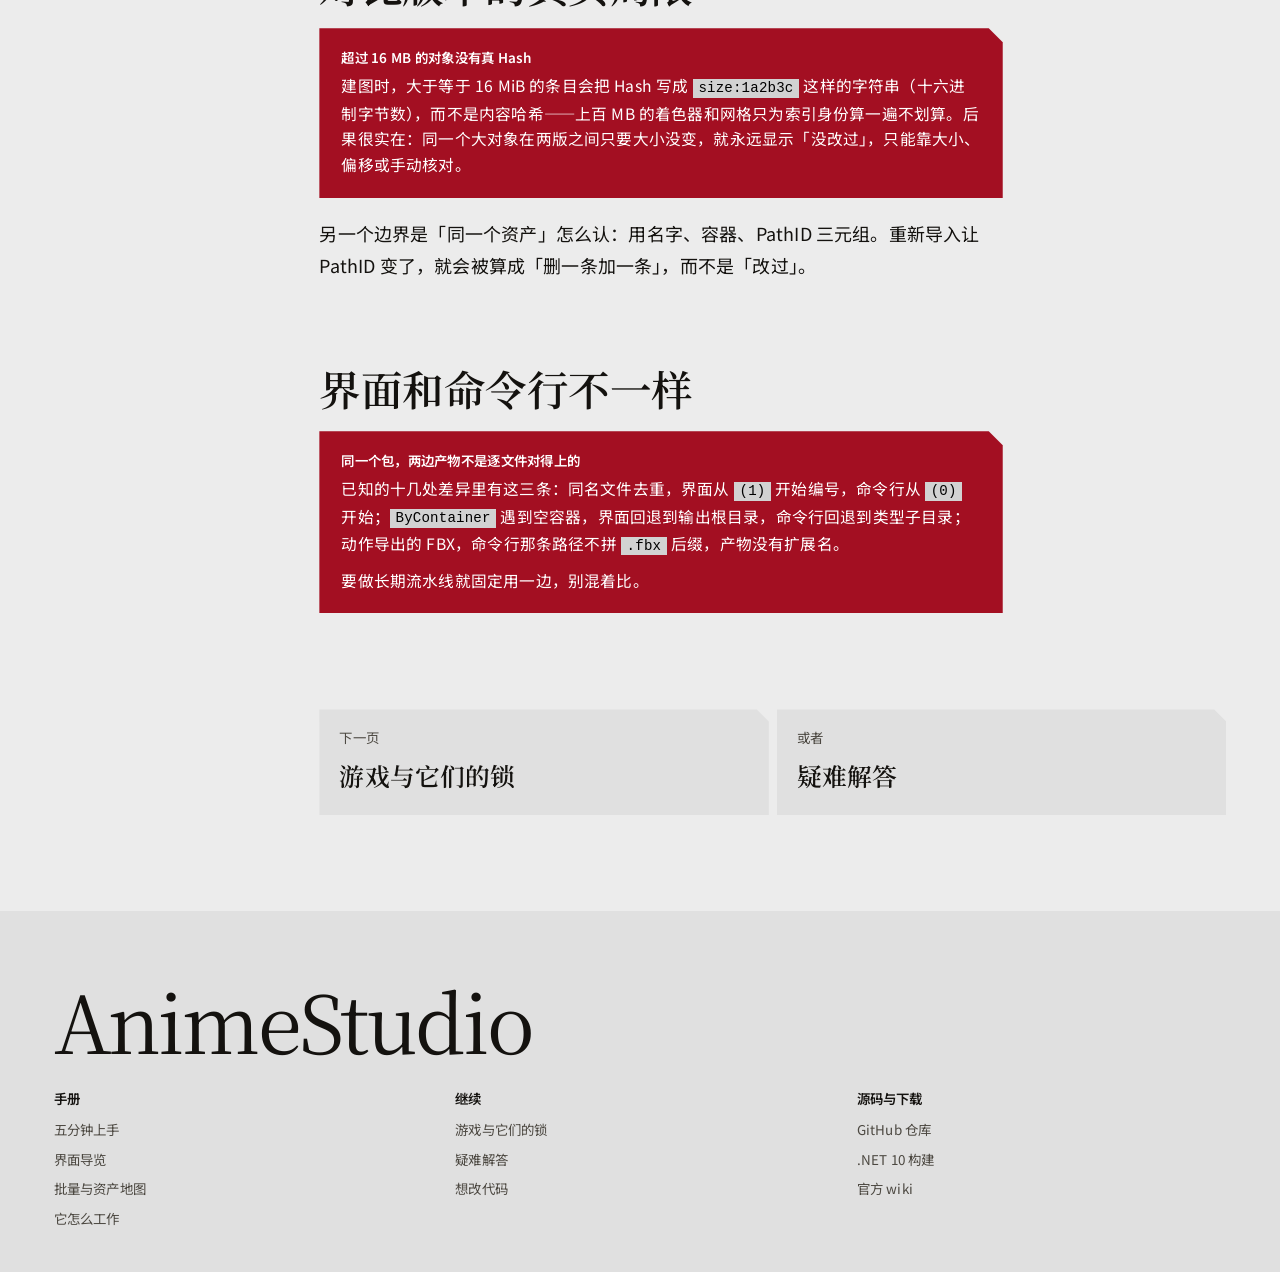
==== commit f845463a: "feat(zzz): 容器哈希解析成真实路径（Z3 索引） - 新增 ContainerIndex：读取 Eleiyas 的 Z3-AssetIndex JSON（80 MB），首次解析后写二进制缓存" ====
--- a/docs/batch.html
+++ b/docs/batch.html
@@ -4,7 +4,7 @@
 <meta charset="utf-8">
 <meta name="viewport" content="width=device-width, initial-scale=1">
 <title>批量与资产地图 · AnimeStudio 说明书</title>
-<meta name="description" content="AnimeStudio 命令行批处理：22 个参数的真实默认值、三个必踩的坑、按文件流式处理的代价，以及资产地图与 Asset Browser 的用法和局限。">
+<meta name="description" content="AnimeStudio 命令行批处理：23 个参数的真实默认值、三个必踩的坑、按文件流式处理的代价，以及资产地图与 Asset Browser 的用法和局限。">
 <link rel="preconnect" href="https://fonts.googleapis.com">
 <link rel="preconnect" href="https://fonts.gstatic.com" crossorigin>
 <link href="https://fonts.googleapis.com/css2?family=Noto+Sans+SC:wght@400;500;600&family=Noto+Serif+SC:wght@600&display=swap" rel="stylesheet">
@@ -69,7 +69,7 @@
         <p>本页内容</p>
         <a href="#when">什么时候该用命令行</a>
         <a href="#examples">三条能直接复制的命令</a>
-        <a href="#flags">22 个参数的默认值</a>
+        <a href="#flags">23 个参数的默认值</a>
         <a href="#pits">三个必须知道的坑</a>
         <a href="#stream">一个文件一个文件地干</a>
         <a href="#asset-map">资产地图：先建索引再回捞</a>
@@ -98,8 +98,8 @@
       <pre><code>AnimeStudio.CLI.exe "D:\Games\ZZZ" "D:\Out\zzz-ui" --game ZZZ --map_op AssetMap,Load --map_type MessagePack --map_name "D:\Maps\zzz\zzz-assets.map" --names "ui_.*" --types Sprite</code></pre>
       <p>这条读上一条的索引，只加载名字匹配 <code>ui_.*</code> 的精灵所在的包，再导出。<code>AssetMap,Load</code> 就是「用现成的 map」，所以 <code>--map_name</code> 要给带 <code>.map</code> 的完整路径。</p>
 
-      <h2 id="flags">22 个参数的默认值</h2>
-      <p>20 个 flag 加两个位置参数，默认值全在 <code>Components/CommandLine.cs</code> 里。</p>
+      <h2 id="flags">23 个参数的默认值</h2>
+      <p>21 个 flag 加两个位置参数，默认值全在 <code>Components/CommandLine.cs</code> 里。</p>
 
       <div class="table-wrap">
         <table>
@@ -162,7 +162,7 @@
 
       <div class="table-wrap">
         <table>
-          <caption>其余六项</caption>
+          <caption>其余七项</caption>
           <thead>
             <tr><th>参数</th><th>默认值</th><th>说明</th></tr>
           </thead>
@@ -173,6 +173,7 @@
             <tr><td><code>--key</code></td><td>0</td><td>MiHoYoBinData 的 XOR 密钥，0 表示不启用。可写十六进制。</td></tr>
             <tr><td><code>--ai_file</code></td><td>空</td><td>资产索引 JSON，只对原神系游戏生效。</td></tr>
             <tr><td><code>--dummy_dlls</code></td><td>空</td><td>DummyDll 目录，给脚本类资产反序列化用。</td></tr>
+            <tr><td><code>--container_index</code></td><td>空</td><td>绝区零的 hash → 路径索引（<code>Z3-AssetIndex-Eleiyas.json</code>）。留空时依次找 <code>%LOCALAPPDATA%\AnimeStudio\Maps</code>、程序目录的 <code>Maps\</code>、当前目录的 <code>Maps\</code>；有了它，<code>--containers</code> 和 <code>ByContainer</code> 才能按真实路径工作。</td></tr>
           </tbody>
         </table>
       </div>
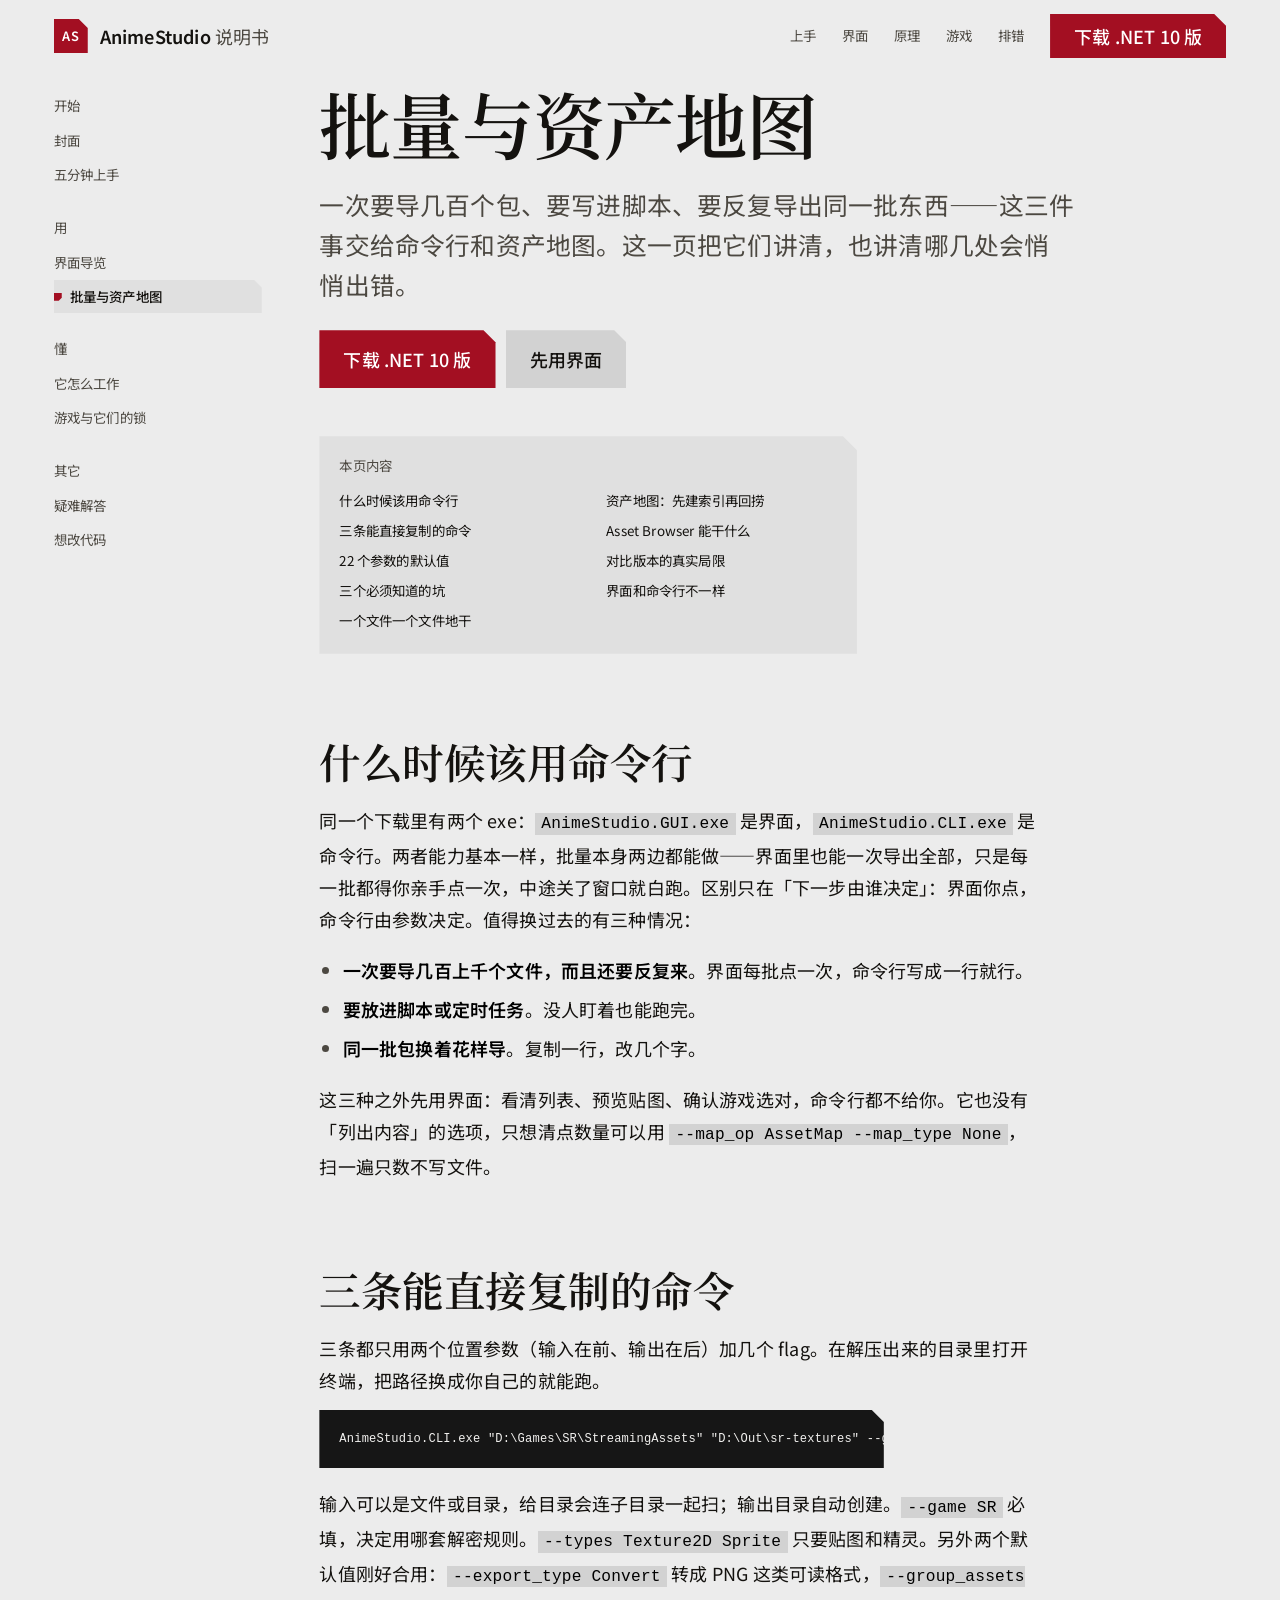
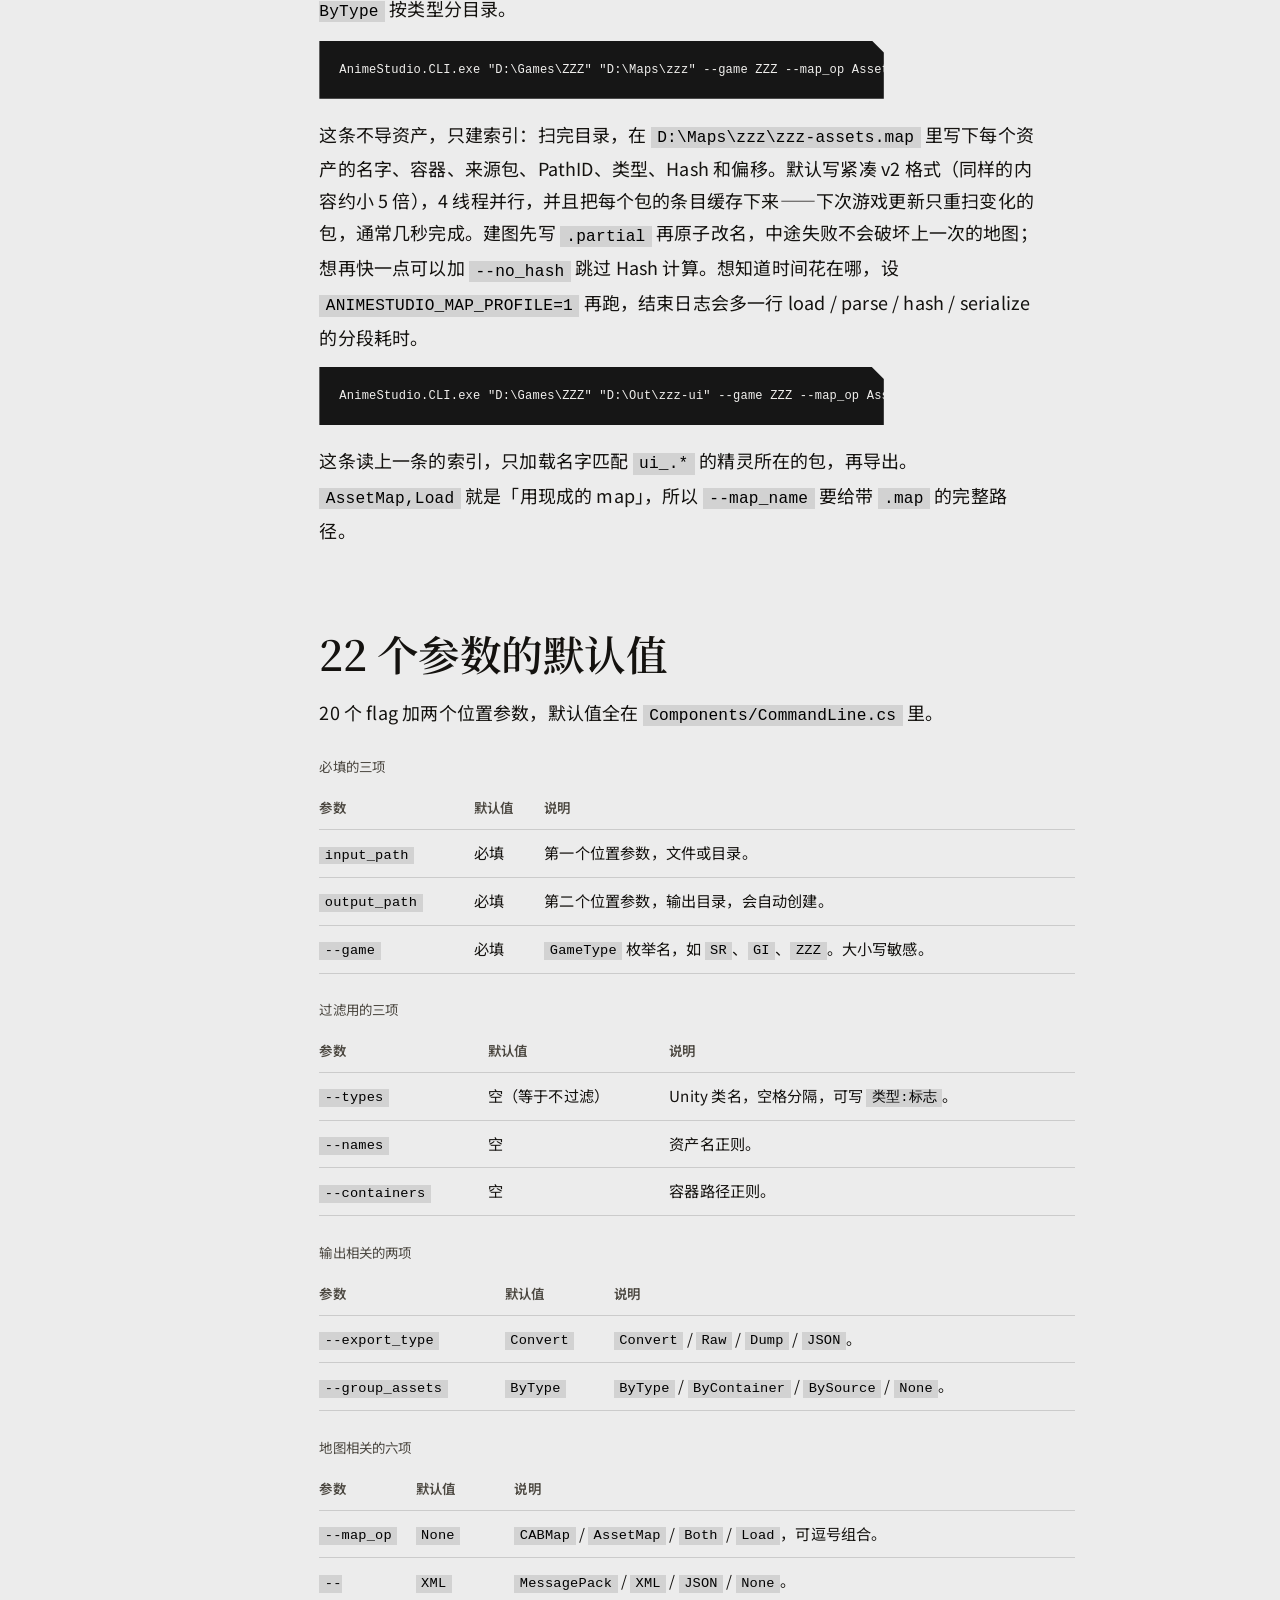
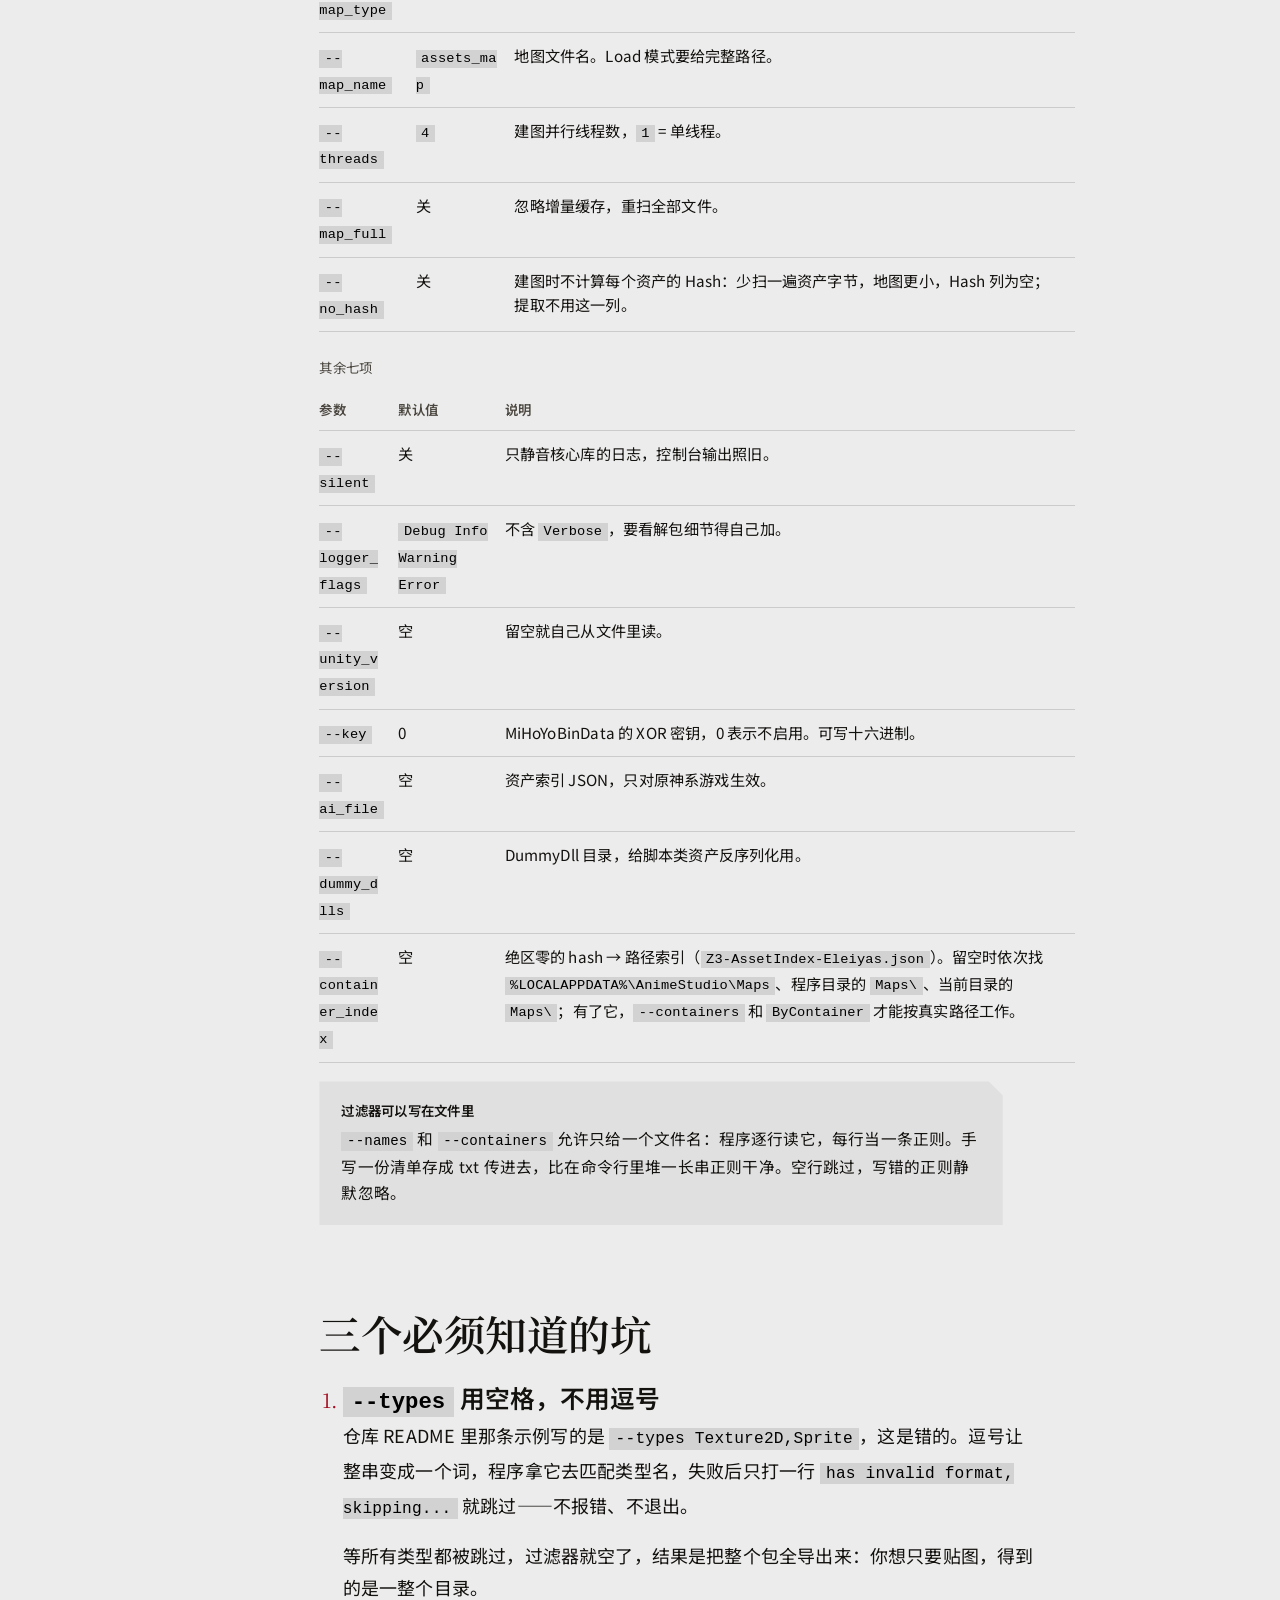
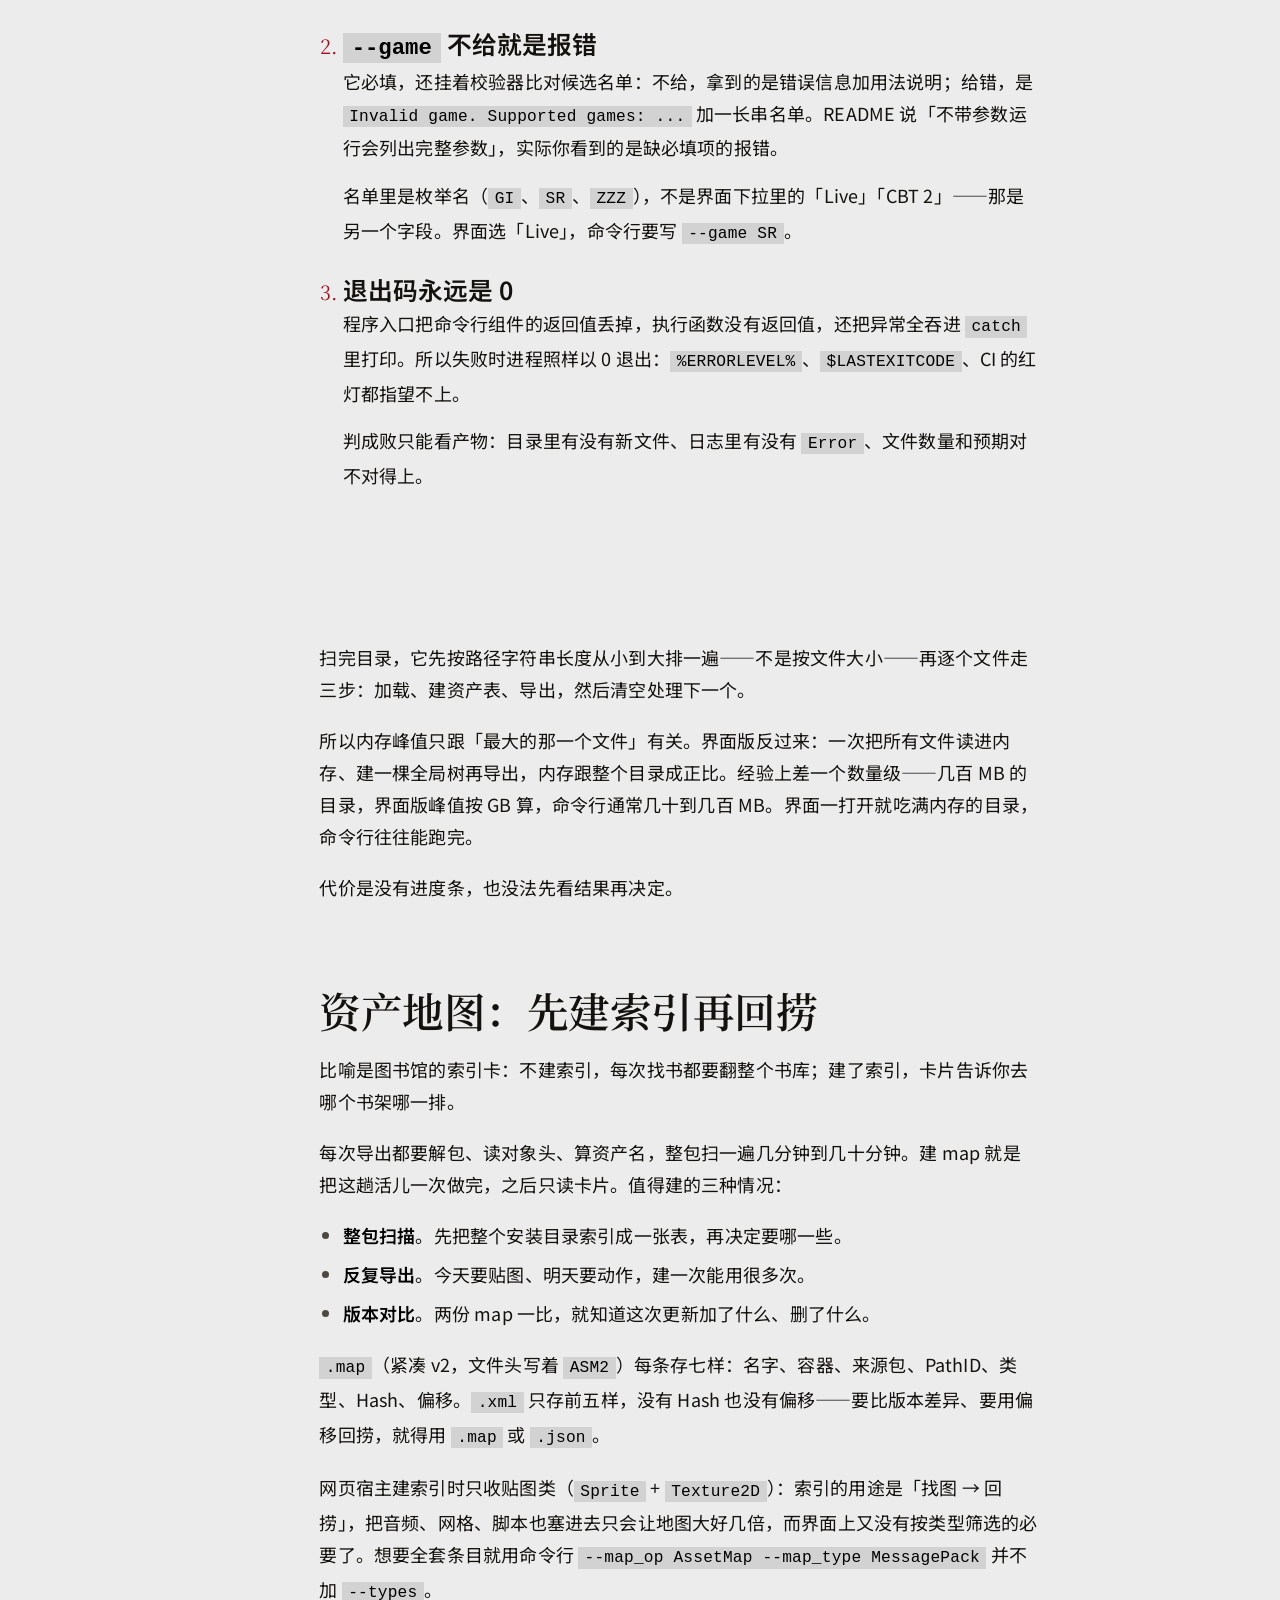
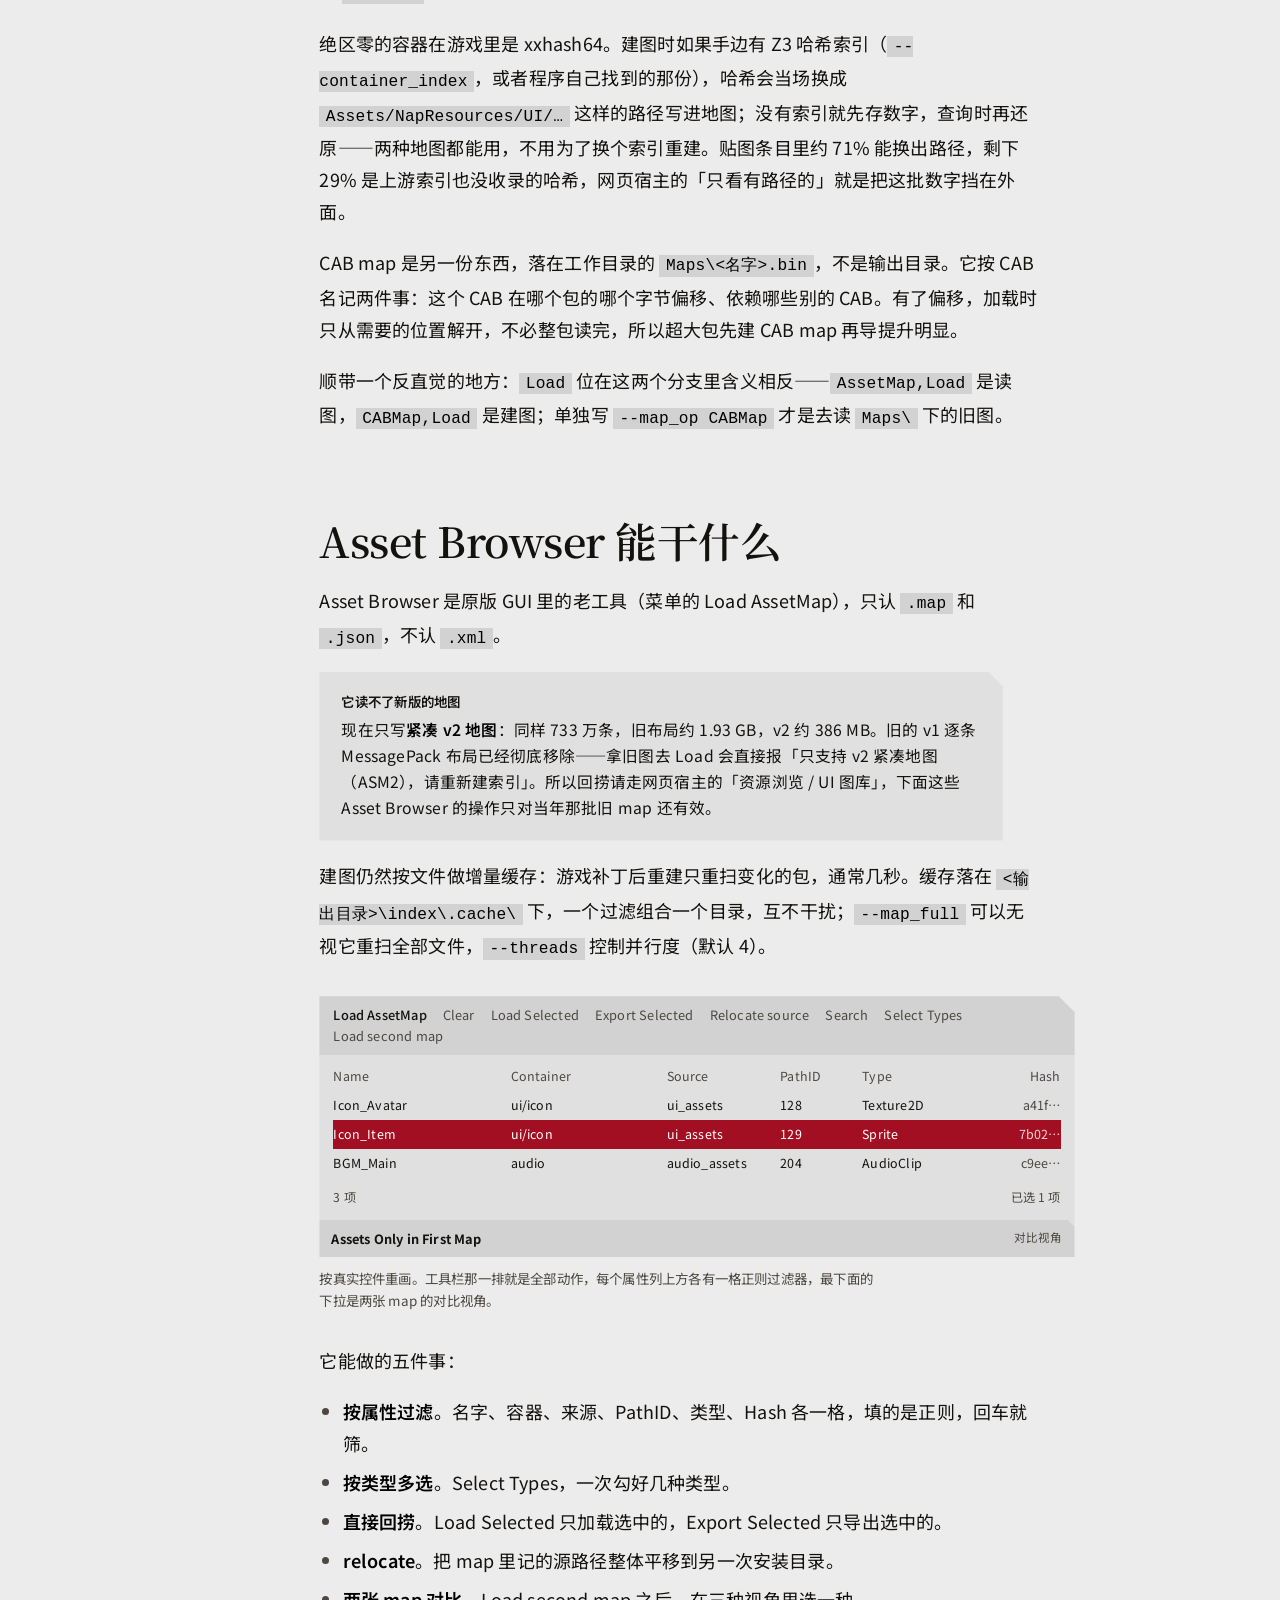
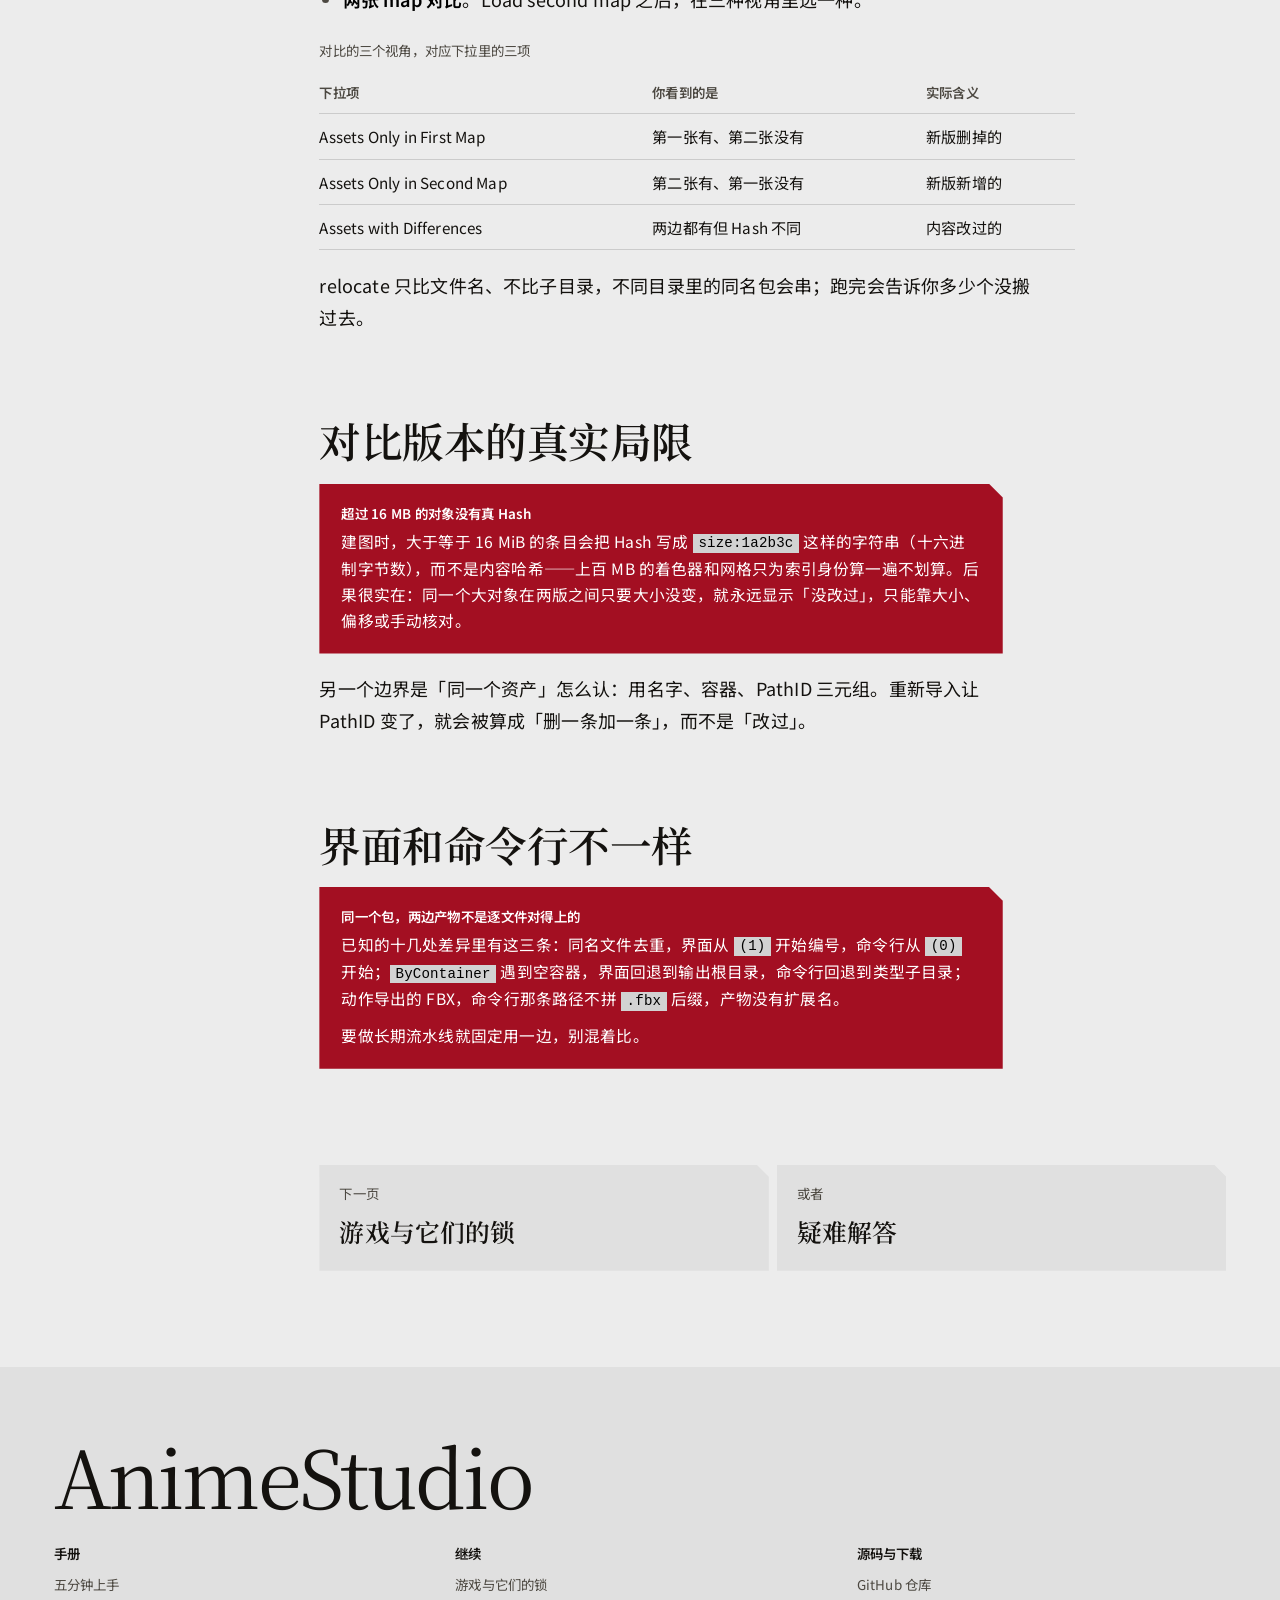
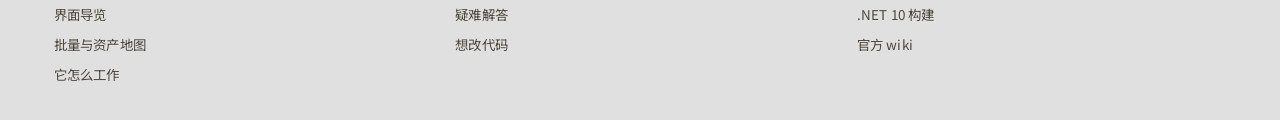
==== commit ce06f4cc: "feat: 索引只存贴图、地图只支持 v2 紧凑格式 按「UI 图片提取」这个范围把索引和地图一起收窄。  索引只收贴图： - Host 建索引固定带 --types Sprite Texture2D" ====
--- a/docs/batch.html
+++ b/docs/batch.html
@@ -4,7 +4,7 @@
 <meta charset="utf-8">
 <meta name="viewport" content="width=device-width, initial-scale=1">
 <title>批量与资产地图 · AnimeStudio 说明书</title>
-<meta name="description" content="AnimeStudio 命令行批处理：23 个参数的真实默认值、三个必踩的坑、按文件流式处理的代价，以及资产地图与 Asset Browser 的用法和局限。">
+<meta name="description" content="AnimeStudio 命令行批处理：22 个参数的真实默认值、三个必踩的坑、按文件流式处理的代价，以及资产地图与 Asset Browser 的用法和局限。">
 <link rel="preconnect" href="https://fonts.googleapis.com">
 <link rel="preconnect" href="https://fonts.gstatic.com" crossorigin>
 <link href="https://fonts.googleapis.com/css2?family=Noto+Sans+SC:wght@400;500;600&family=Noto+Serif+SC:wght@600&display=swap" rel="stylesheet">
@@ -69,7 +69,7 @@
         <p>本页内容</p>
         <a href="#when">什么时候该用命令行</a>
         <a href="#examples">三条能直接复制的命令</a>
-        <a href="#flags">23 个参数的默认值</a>
+        <a href="#flags">22 个参数的默认值</a>
         <a href="#pits">三个必须知道的坑</a>
         <a href="#stream">一个文件一个文件地干</a>
         <a href="#asset-map">资产地图：先建索引再回捞</a>
@@ -98,8 +98,8 @@
       <pre><code>AnimeStudio.CLI.exe "D:\Games\ZZZ" "D:\Out\zzz-ui" --game ZZZ --map_op AssetMap,Load --map_type MessagePack --map_name "D:\Maps\zzz\zzz-assets.map" --names "ui_.*" --types Sprite</code></pre>
       <p>这条读上一条的索引，只加载名字匹配 <code>ui_.*</code> 的精灵所在的包，再导出。<code>AssetMap,Load</code> 就是「用现成的 map」，所以 <code>--map_name</code> 要给带 <code>.map</code> 的完整路径。</p>
 
-      <h2 id="flags">23 个参数的默认值</h2>
-      <p>21 个 flag 加两个位置参数，默认值全在 <code>Components/CommandLine.cs</code> 里。</p>
+      <h2 id="flags">22 个参数的默认值</h2>
+      <p>20 个 flag 加两个位置参数，默认值全在 <code>Components/CommandLine.cs</code> 里。</p>
 
       <div class="table-wrap">
         <table>
@@ -144,7 +144,7 @@
 
       <div class="table-wrap">
         <table>
-          <caption>地图相关的七项</caption>
+          <caption>地图相关的六项</caption>
           <thead>
             <tr><th>参数</th><th>默认值</th><th>说明</th></tr>
           </thead>
@@ -152,7 +152,6 @@
             <tr><td><code>--map_op</code></td><td><code>None</code></td><td><code>CABMap</code> / <code>AssetMap</code> / <code>Both</code> / <code>Load</code>，可逗号组合。</td></tr>
             <tr><td><code>--map_type</code></td><td><code>XML</code></td><td><code>MessagePack</code> / <code>XML</code> / <code>JSON</code> / <code>None</code>。</td></tr>
             <tr><td><code>--map_name</code></td><td><code>assets_map</code></td><td>地图文件名。Load 模式要给完整路径。</td></tr>
-            <tr><td><code>--map_format</code></td><td><code>Compact</code></td><td><code>Compact</code>（v2，约小 5 倍）或 <code>MessagePack</code>（旧格式）；Load 时自动识别。</td></tr>
             <tr><td><code>--threads</code></td><td><code>4</code></td><td>建图并行线程数，<code>1</code> = 单线程。</td></tr>
             <tr><td><code>--map_full</code></td><td>关</td><td>忽略增量缓存，重扫全部文件。</td></tr>
             <tr><td><code>--no_hash</code></td><td>关</td><td>建图时不计算每个资产的 Hash：少扫一遍资产字节，地图更小，Hash 列为空；提取不用这一列。</td></tr>
@@ -216,14 +215,21 @@
         <li><strong>反复导出</strong>。今天要贴图、明天要动作，建一次能用很多次。</li>
         <li><strong>版本对比</strong>。两份 map 一比，就知道这次更新加了什么、删了什么。</li>
       </ul>
-      <p><code>.map</code>（MessagePack）每条存七样：名字、容器、来源包、PathID、类型、Hash、偏移。<code>.xml</code> 只存前五样，没有 Hash 也没有偏移——要比版本差异、要用偏移回捞，就得用 <code>.map</code> 或 <code>.json</code>。</p>
+      <p><code>.map</code>（紧凑 v2，文件头写着 <code>ASM2</code>）每条存七样：名字、容器、来源包、PathID、类型、Hash、偏移。<code>.xml</code> 只存前五样，没有 Hash 也没有偏移——要比版本差异、要用偏移回捞，就得用 <code>.map</code> 或 <code>.json</code>。</p>
+      <p>网页宿主建索引时只收贴图类（<code>Sprite</code> + <code>Texture2D</code>）：索引的用途是「找图 → 回捞」，把音频、网格、脚本也塞进去只会让地图大好几倍，而界面上又没有按类型筛选的必要了。想要全套条目就用命令行 <code>--map_op AssetMap --map_type MessagePack</code> 并不加 <code>--types</code>。</p>
+      <p>绝区零的容器在游戏里是 xxhash64。建图时如果手边有 Z3 哈希索引（<code>--container_index</code>，或者程序自己找到的那份），哈希会当场换成 <code>Assets/NapResources/UI/…</code> 这样的路径写进地图；没有索引就先存数字，查询时再还原——两种地图都能用，不用为了换个索引重建。贴图条目里约 71% 能换出路径，剩下 29% 是上游索引也没收录的哈希，网页宿主的「只看有路径的」就是把这批数字挡在外面。</p>
       <p>CAB map 是另一份东西，落在工作目录的 <code>Maps\&lt;名字&gt;.bin</code>，不是输出目录。它按 CAB 名记两件事：这个 CAB 在哪个包的哪个字节偏移、依赖哪些别的 CAB。有了偏移，加载时只从需要的位置解开，不必整包读完，所以超大包先建 CAB map 再导提升明显。</p>
       <p>顺带一个反直觉的地方：<code>Load</code> 位在这两个分支里含义相反——<code>AssetMap,Load</code> 是读图，<code>CABMap,Load</code> 是建图；单独写 <code>--map_op CABMap</code> 才是去读 <code>Maps\</code> 下的旧图。</p>
 
       <h2 id="asset-browser">Asset Browser 能干什么</h2>
-      <p>Asset Browser 是专门读 map 的工具（菜单的 Load AssetMap），只认 <code>.map</code> 和 <code>.json</code>，不认 <code>.xml</code>。</p>
-
-      <p>新版 Host/CLI 默认写<strong>紧凑 v2 地图</strong>（<code>--map_format Compact</code>，同样 733 万条时从 1.93 GB 降到约 386 MB），并按文件做增量缓存：游戏补丁后重建只重扫变化的包，通常几秒。老的 Asset Browser 不认 v2，要给它看就加 <code>--map_format MessagePack</code> 重建成旧格式；网页宿主和 CLI 的 <code>AssetMap,Load</code> 两种格式都能读，<code>--threads</code> 控制建图并行度（默认 4）。</p>
+      <p>Asset Browser 是原版 GUI 里的老工具（菜单的 Load AssetMap），只认 <code>.map</code> 和 <code>.json</code>，不认 <code>.xml</code>。</p>
+
+      <div class="callout">
+        <h3>它读不了新版的地图</h3>
+        <p>现在只写<strong>紧凑 v2 地图</strong>：同样 733 万条，旧布局约 1.93 GB，v2 约 386 MB。旧的 v1 逐条 MessagePack 布局已经彻底移除——拿旧图去 Load 会直接报「只支持 v2 紧凑地图（ASM2），请重新建索引」。所以回捞请走网页宿主的「资源浏览 / UI 图库」，下面这些 Asset Browser 的操作只对当年那批旧 map 还有效。</p>
+      </div>
+
+      <p>建图仍然按文件做增量缓存：游戏补丁后重建只重扫变化的包，通常几秒。缓存落在 <code>&lt;输出目录&gt;\index\.cache\</code> 下，一个过滤组合一个目录，互不干扰；<code>--map_full</code> 可以无视它重扫全部文件，<code>--threads</code> 控制并行度（默认 4）。</p>
 
       <figure class="plate">
         <div class="ui" data-ui>
